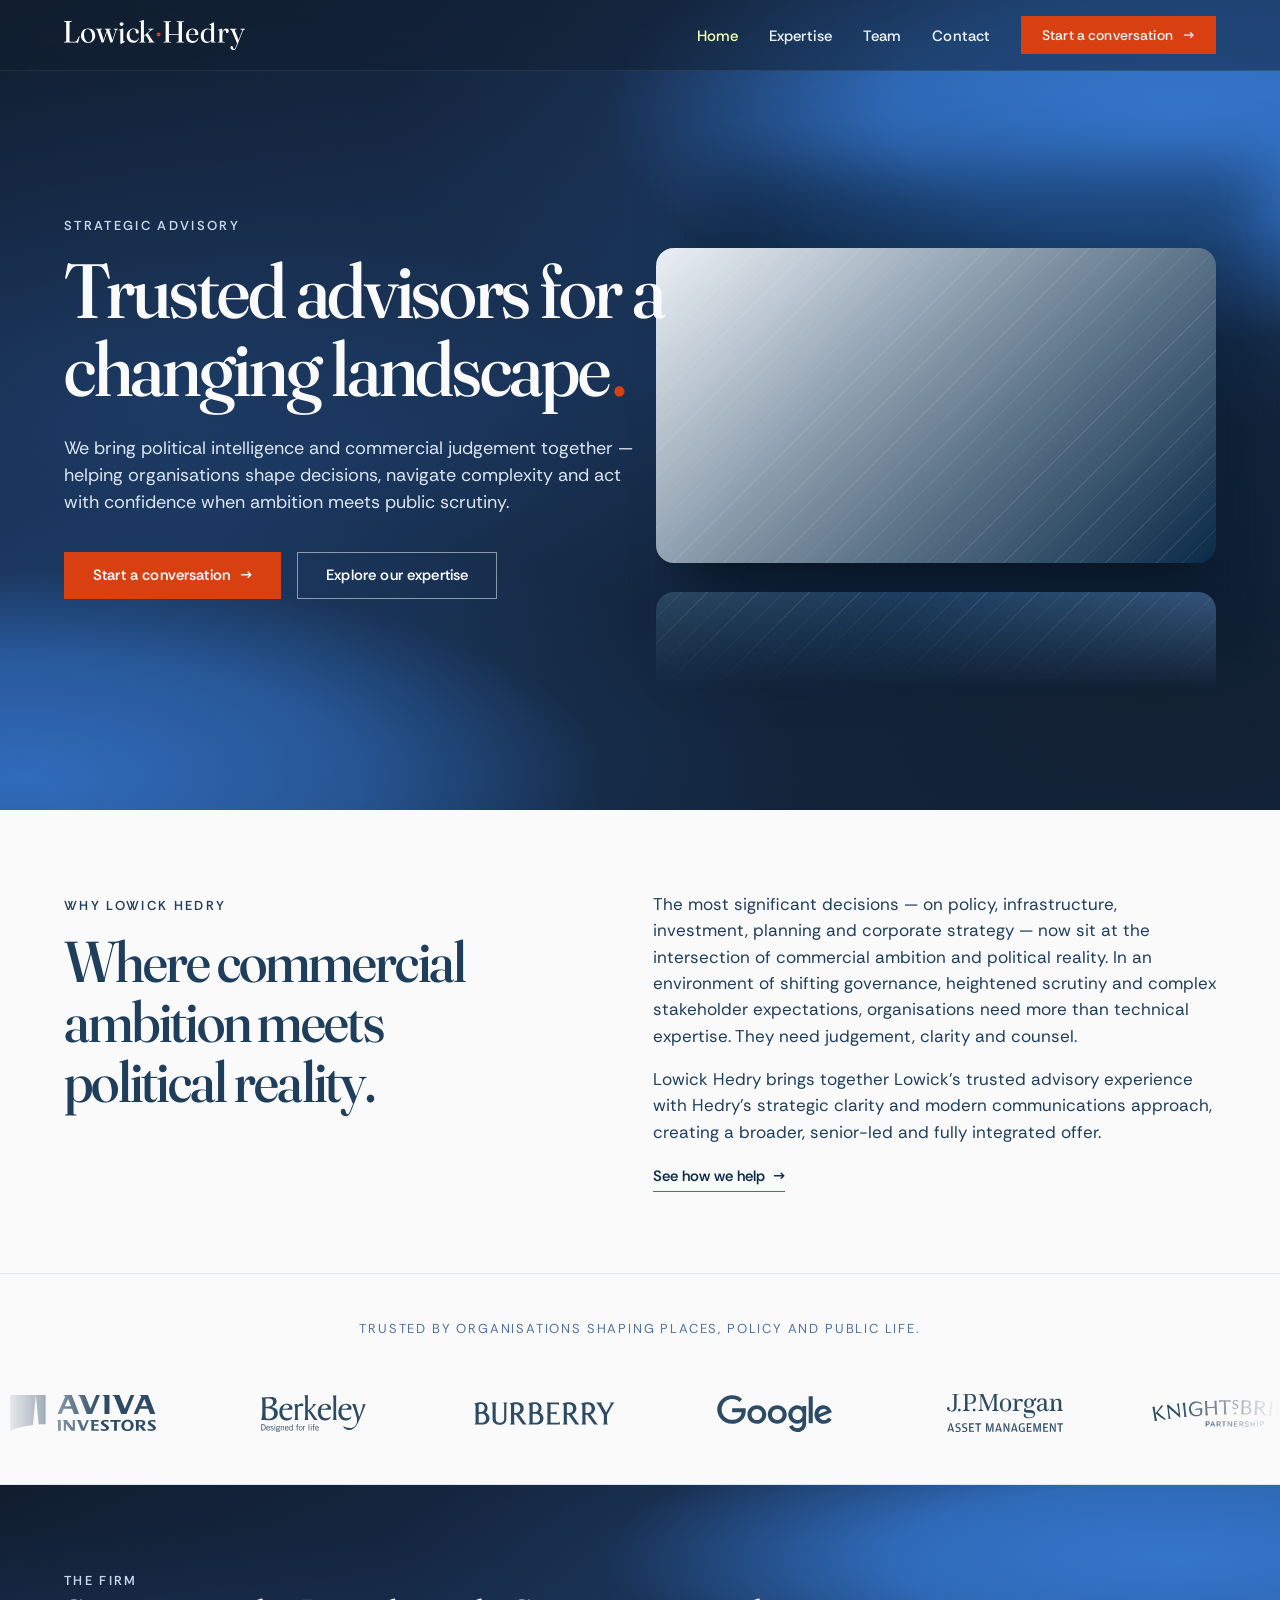
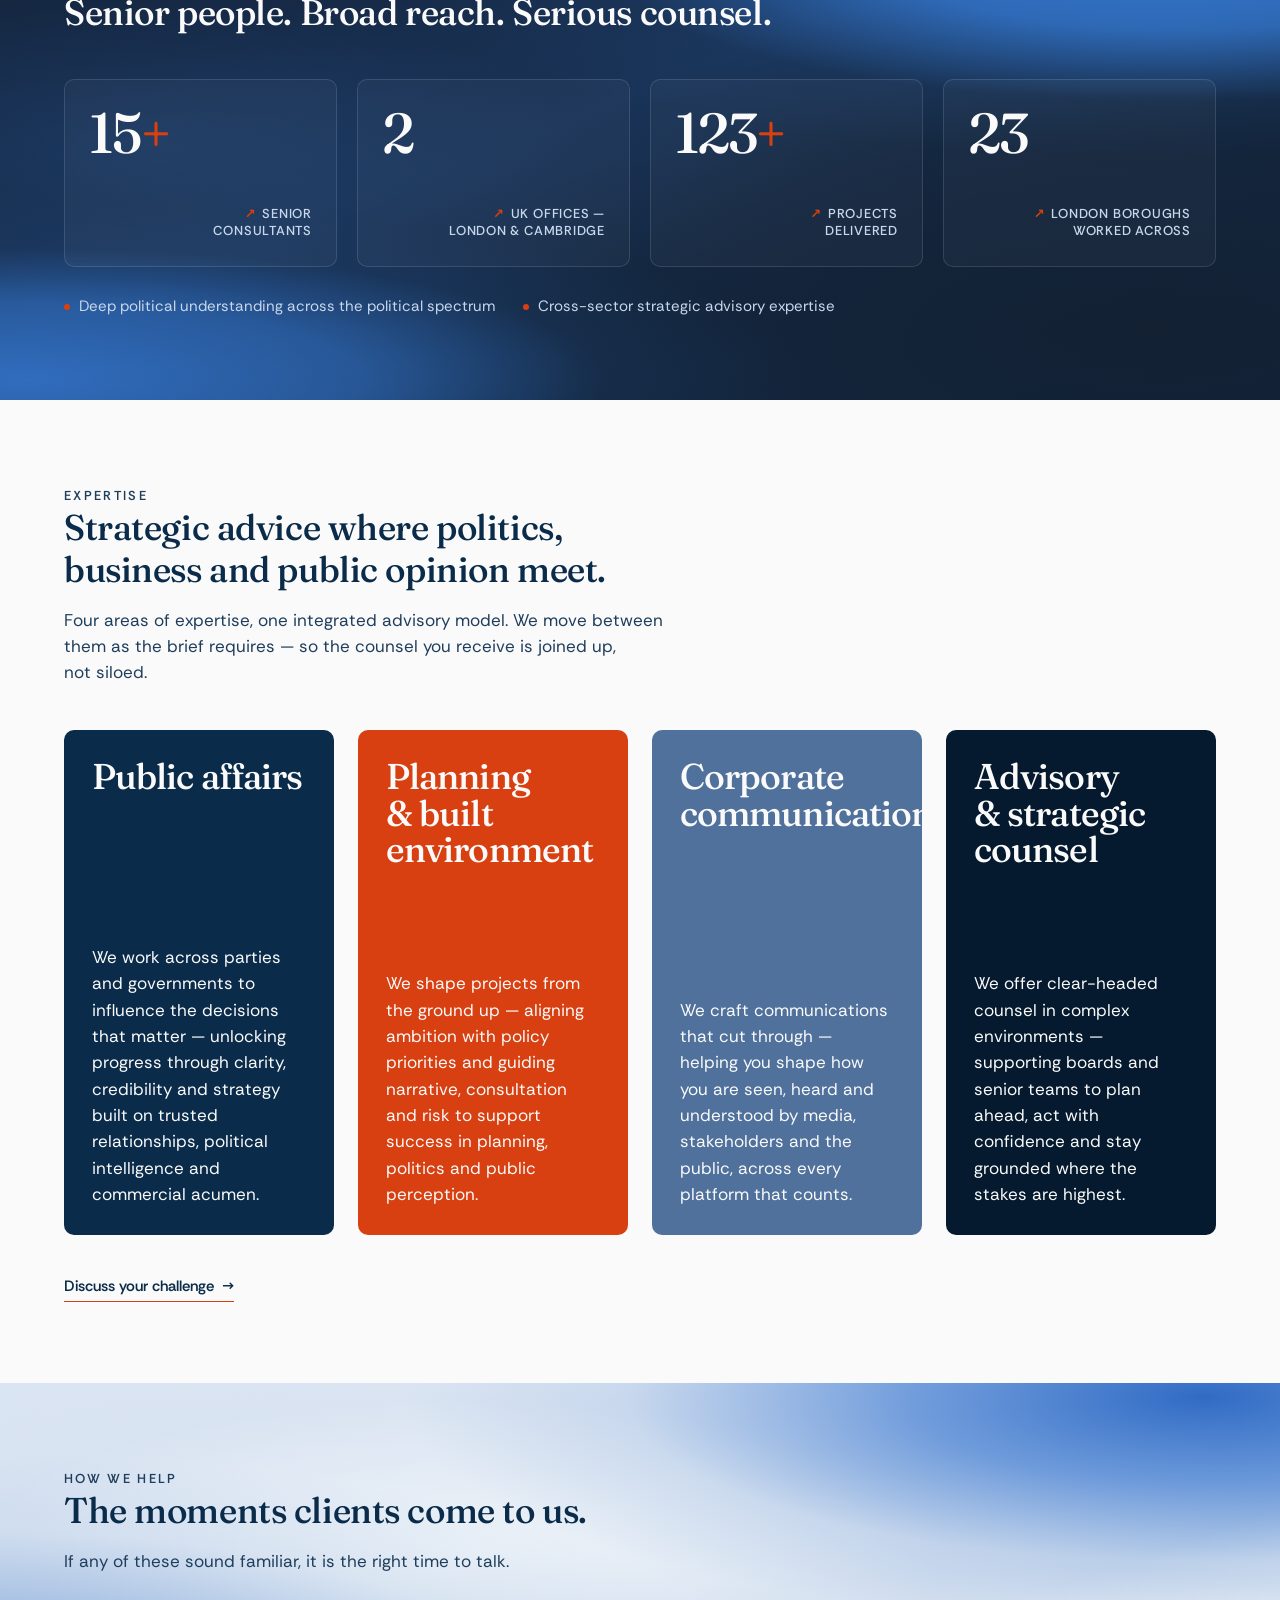
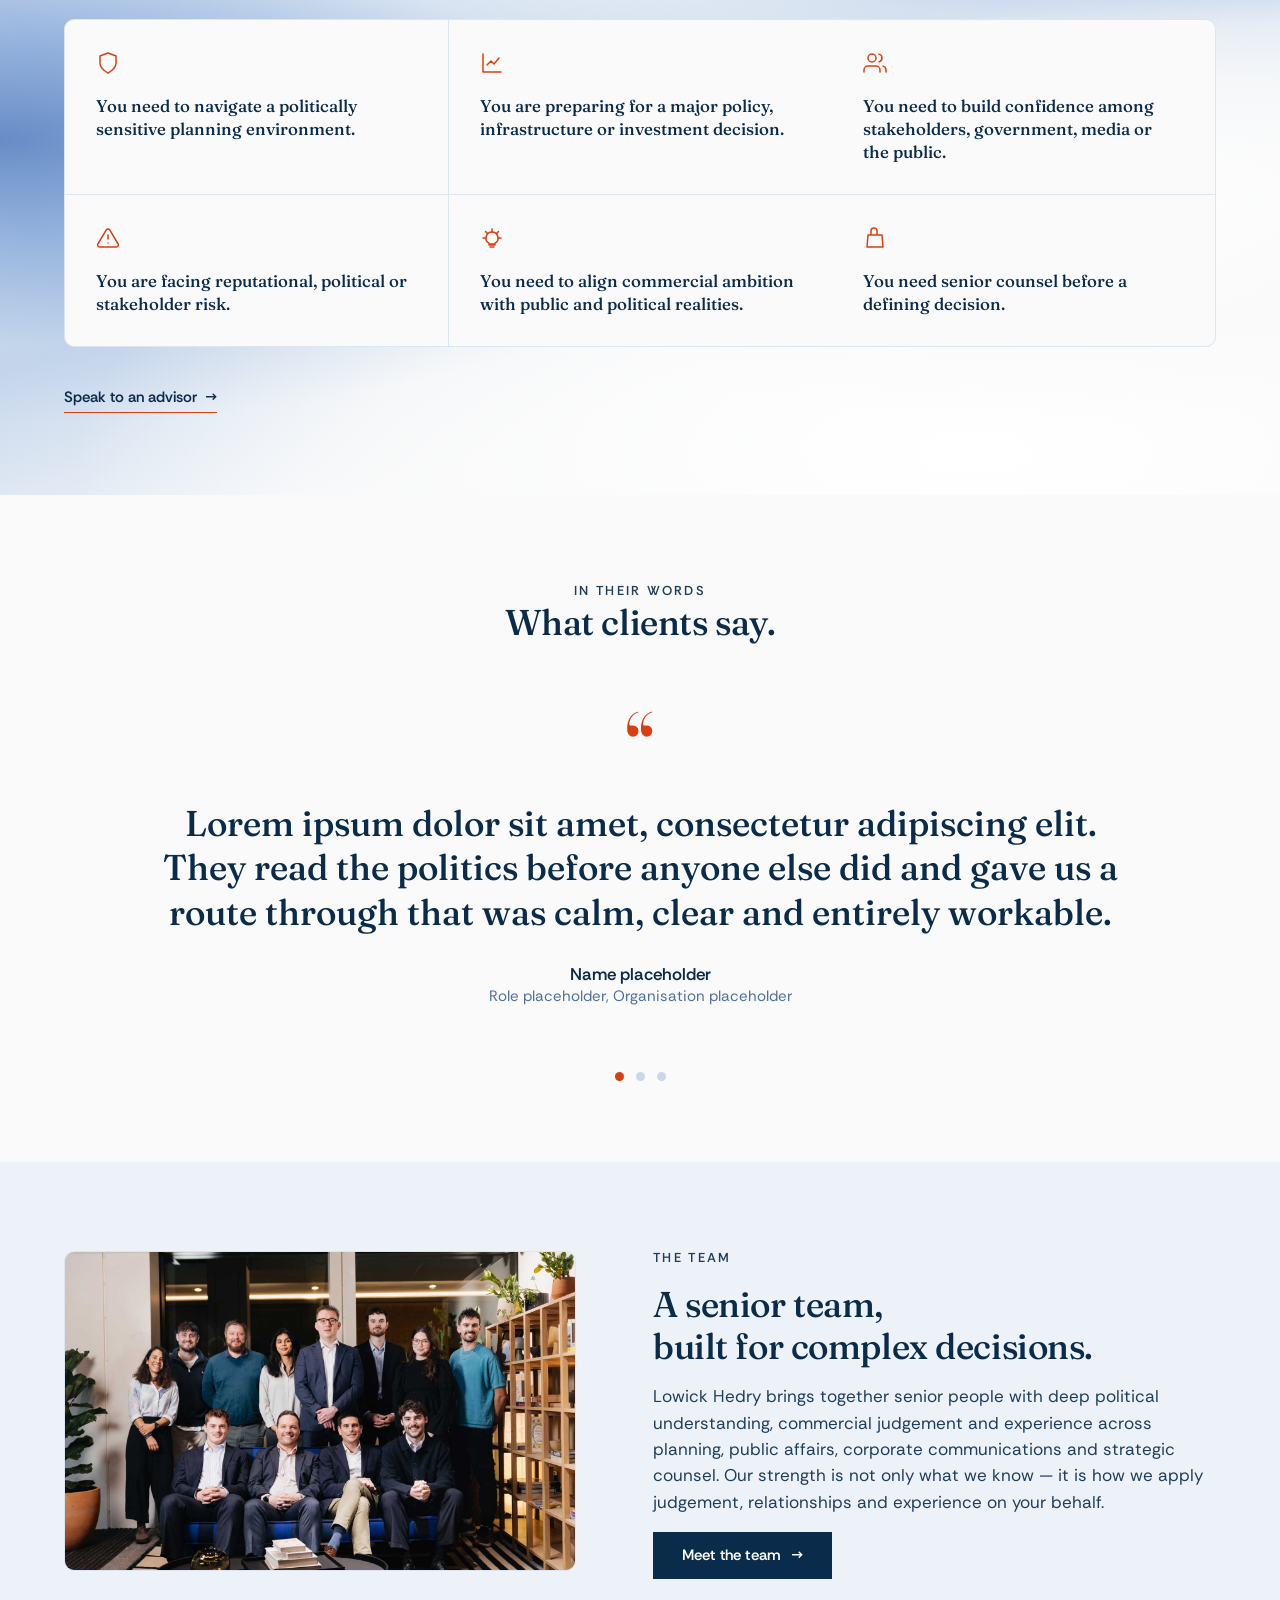
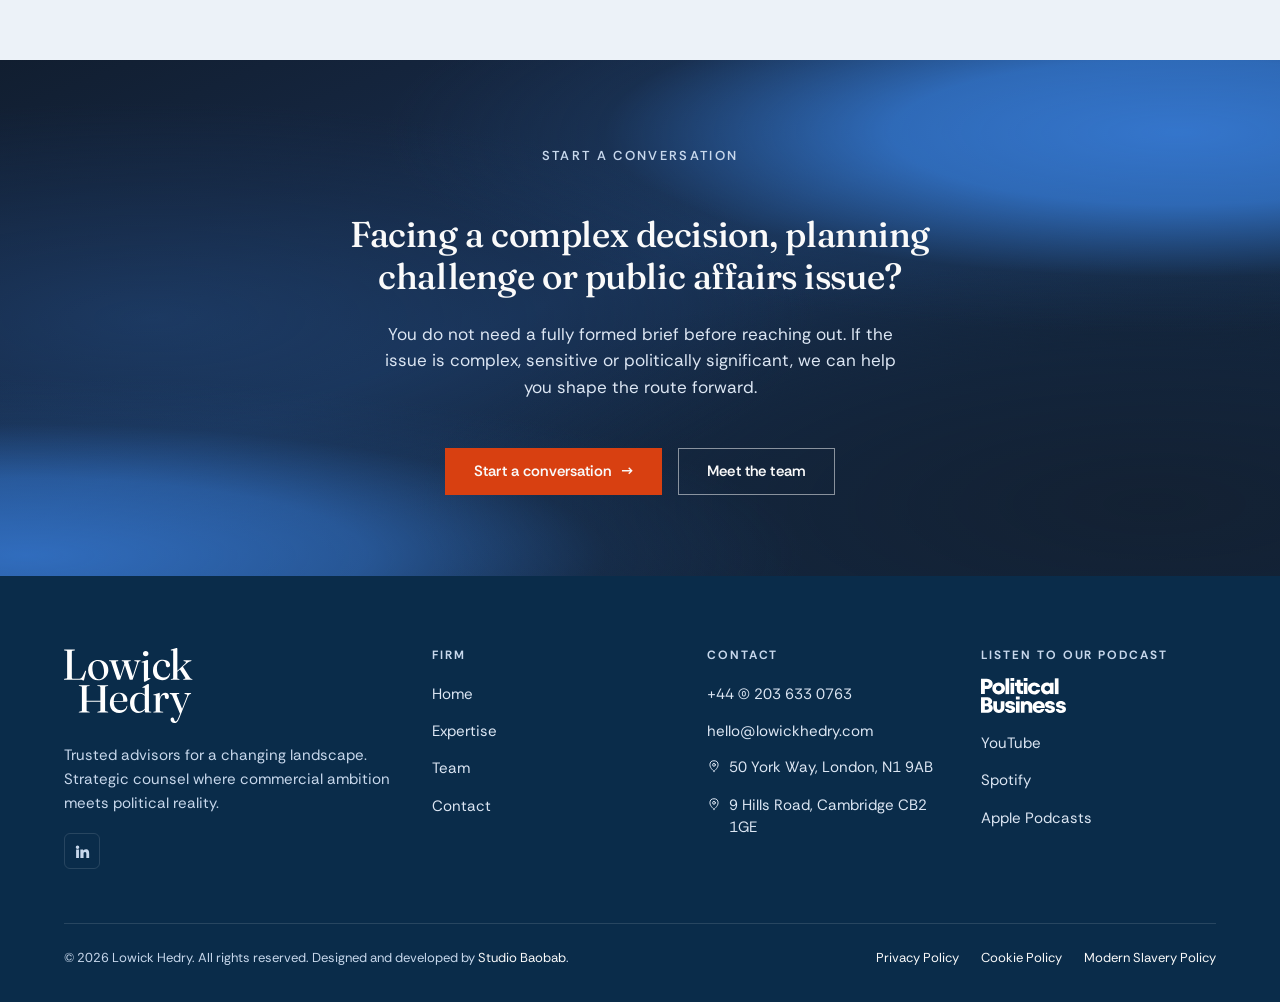
==== index.html @ cf5a62ca "mobile improvements" ====
<!doctype html>
<html lang="en-GB">
<head>
  <meta charset="utf-8">
  <meta name="viewport" content="width=device-width, initial-scale=1, viewport-fit=cover">
  <title>Lowick Hedry — Trusted advisors for a changing landscape</title>
  <meta name="description" content="Lowick Hedry is a strategic advisory firm working where commercial ambition meets political reality — public affairs, planning, corporate communications and senior counsel for complex, high-stakes decisions.">
  <link rel="canonical" href="https://www.lowickhedry.com/">
  <meta property="og:title" content="Lowick Hedry — Trusted advisors for a changing landscape">
  <meta property="og:description" content="Strategic counsel at the intersection of politics, business and public life.">
  <meta property="og:type" content="website">
  <link rel="icon" type="image/png" href="assets/lh-favicon.png">
  <link rel="stylesheet" href="css/lowick-hedry.css">
</head>
<body>

  <!-- ===================== HEADER ===================== -->
  <header class="site-header on-dark" id="siteHeader">
    <div class="nav site-chrome-wrap">
      <a class="brand" href="index.html" aria-label="Lowick Hedry — home">
        <img src="assets/logos/lowick-hedry-logo-landscape-negative-reddot.svg" alt="Lowick Hedry">
      </a>
      <button class="nav-toggle" id="navToggle" aria-label="Open menu" aria-expanded="false" aria-controls="navLinks">
        <svg viewBox="0 0 24 24" fill="none" stroke="currentColor" stroke-width="1.8" stroke-linecap="round"><path d="M4 7h16M4 12h16M4 17h16"/></svg>
      </button>
      <ul class="nav-links" id="navLinks">
        <li><a href="index.html" class="active">Home</a></li>
        <li><a href="index.html#expertise">Expertise</a></li>
        <li><a href="team.html">Team</a></li>
        <li><a href="contact.html">Contact</a></li>
        <li><a class="btn btn-signal" href="contact.html">Start a conversation <span class="arrow" aria-hidden="true">&rarr;</span></a></li>
      </ul>
    </div>
  </header>

  <main>

    <!-- ===================== HERO ===================== -->
    <section class="theme-dark hero">
      <div class="wrap hero-grid">
        <div class="hero-copy">
          <p class="eyebrow reveal">Strategic advisory</p>
          <h1 class="reveal d1">Trusted advisors for a changing landscape<span class="dot">.</span></h1>
          <p class="lead reveal d2">We bring political intelligence and commercial judgement together — helping organisations shape decisions, navigate complexity and act with confidence when ambition meets public scrutiny.</p>
          <div class="cta-row reveal d3">
            <a class="btn btn-signal" href="contact.html">Start a conversation <span class="arrow" aria-hidden="true">&rarr;</span></a>
            <a class="btn btn-on-dark" href="#expertise">Explore our expertise</a>
          </div>
        </div>

        <div class="hero-video-slider reveal d4" aria-label="Selected advisory moments">
          <div class="hero-slider-viewport">
            <div class="hero-slider-track" data-vertical-slider>
              <article class="hero-video-card tone-anchor">
                <div class="video-placeholder">
                  <video src="assets/videos/still-5.mov" muted loop playsinline preload="metadata"></video>
                </div>
              </article>
              <article class="hero-video-card tone-civic">
                <div class="video-placeholder">
                  <video src="assets/videos/still-2.mov" muted loop playsinline preload="metadata"></video>
                </div>
              </article>
              <article class="hero-video-card tone-signal">
                <div class="video-placeholder">
                  <video src="assets/videos/still-3.mov" muted loop playsinline preload="metadata"></video>
                </div>
              </article>
              <article class="hero-video-card tone-whisper">
                <div class="video-placeholder">
                  <video src="assets/videos/still-7.mov" muted loop playsinline preload="metadata"></video>
                </div>
              </article>
            </div>
          </div>
        </div>
      </div>
    </section>

    <!-- ===================== INTRO / POSITIONING ===================== -->
    <section class="section">
      <div class="wrap">
        <div class="split">
          <div class="reveal">
            <p class="eyebrow">Why Lowick Hedry</p>
            <p class="display">Where commercial ambition meets political reality.</p>
          </div>
          <div class="reveal d1">
            <p>The most significant decisions — on policy, infrastructure, investment, planning and corporate strategy — now sit at the intersection of commercial ambition and political reality. In an environment of shifting governance, heightened scrutiny and complex stakeholder expectations, organisations need more than technical expertise. They need judgement, clarity and counsel.</p>
            <p>Lowick Hedry brings together Lowick’s trusted advisory experience with Hedry’s strategic clarity and modern communications approach, creating a broader, senior-led and fully integrated offer.</p>
            <p><a class="link-arrow" href="#expertise">See how we help <span aria-hidden="true">&rarr;</span></a></p>
          </div>
        </div>
      </div>
    </section>

    <!-- ===================== CLIENT LOGO STRIPE ===================== -->
    <section class="logo-stripe section-tight">
      <div class="wrap">
        <p class="intro">Trusted by organisations shaping places, policy and public life.</p>
      </div>
      <div class="marquee" aria-label="Selected clients">
        <div class="marquee-track">
          <span class="marquee-item logo-aviva"><img src="assets/client-logos/Aviva-logo.svg" alt="Aviva Investors"></span>
          <span class="marquee-item"><img src="assets/client-logos/Berkeley-logo.svg" alt="Berkeley"></span>
          <span class="marquee-item logo-burberry"><img src="assets/client-logos/burberry-logo.svg" alt="Burberry"></span>
          <span class="marquee-item"><img src="assets/client-logos/google-logo.svg" alt="Google"></span>
          <span class="marquee-item"><img src="assets/client-logos/jp-morgan-logo.svg" alt="JP Morgan Asset Management"></span>
          <span class="marquee-item"><img src="assets/client-logos/knights-bridge-partnership-logo.svg" alt="Knightsbridge Partnership"></span>
          <span class="marquee-item logo-new-west-end"><img src="assets/client-logos/new-west-end-company-logo.svg" alt="New West End Company"></span>
          <span class="marquee-item logo-sav"><img src="assets/client-logos/sav-group-logo.svg" alt="SAV Group"></span>
          <span class="marquee-item"><img src="assets/client-logos/shaftesbury-logo.svg" alt="Shaftesbury"></span>
          <span class="marquee-item"><img src="assets/client-logos/the-pollen-estate-logo.svg" alt="The Pollen Estate"></span>
          <!-- duplicate set for seamless loop -->
          <span class="marquee-item logo-aviva" aria-hidden="true"><img src="assets/client-logos/Aviva-logo.svg" alt=""></span>
          <span class="marquee-item" aria-hidden="true"><img src="assets/client-logos/Berkeley-logo.svg" alt=""></span>
          <span class="marquee-item logo-burberry" aria-hidden="true"><img src="assets/client-logos/burberry-logo.svg" alt=""></span>
          <span class="marquee-item" aria-hidden="true"><img src="assets/client-logos/google-logo.svg" alt=""></span>
          <span class="marquee-item" aria-hidden="true"><img src="assets/client-logos/jp-morgan-logo.svg" alt=""></span>
          <span class="marquee-item" aria-hidden="true"><img src="assets/client-logos/knights-bridge-partnership-logo.svg" alt=""></span>
          <span class="marquee-item logo-new-west-end" aria-hidden="true"><img src="assets/client-logos/new-west-end-company-logo.svg" alt=""></span>
          <span class="marquee-item logo-sav" aria-hidden="true"><img src="assets/client-logos/sav-group-logo.svg" alt=""></span>
          <span class="marquee-item" aria-hidden="true"><img src="assets/client-logos/shaftesbury-logo.svg" alt=""></span>
          <span class="marquee-item" aria-hidden="true"><img src="assets/client-logos/the-pollen-estate-logo.svg" alt=""></span>
        </div>
      </div>
    </section>

    <!-- ===================== PROOF / DATA ===================== -->
    <section class="theme-dark section">
      <div class="wrap">
        <div class="section-head reveal">
          <p class="eyebrow">The firm</p>
          <h2>Senior people. Broad reach. Serious counsel.</h2>
        </div>
        <div class="stat-grid">
          <div class="stat-box reveal">
            <span class="stat-figure">15<span class="reddot">+</span></span>
            <span class="corner" aria-hidden="true"><svg viewBox="0 0 24 24" fill="none" stroke="currentColor" stroke-width="1.6" stroke-linecap="round" stroke-linejoin="round"><path d="M7 17 17 7M9 7h8v8"/></svg></span>
            <span class="stat-label">Senior consultants</span>
          </div>
          <div class="stat-box reveal d1">
            <span class="stat-figure">2</span>
            <span class="corner" aria-hidden="true"><svg viewBox="0 0 24 24" fill="none" stroke="currentColor" stroke-width="1.6" stroke-linecap="round" stroke-linejoin="round"><path d="M7 17 17 7M9 7h8v8"/></svg></span>
            <span class="stat-label">UK offices — London &amp; Cambridge</span>
          </div>
          <div class="stat-box reveal d2">
            <span class="stat-figure">123<span class="reddot">+</span></span>
            <span class="corner" aria-hidden="true"><svg viewBox="0 0 24 24" fill="none" stroke="currentColor" stroke-width="1.6" stroke-linecap="round" stroke-linejoin="round"><path d="M7 17 17 7M9 7h8v8"/></svg></span>
            <span class="stat-label">Projects delivered</span>
          </div>
          <div class="stat-box reveal d3">
            <span class="stat-figure">23</span>
            <span class="corner" aria-hidden="true"><svg viewBox="0 0 24 24" fill="none" stroke="currentColor" stroke-width="1.6" stroke-linecap="round" stroke-linejoin="round"><path d="M7 17 17 7M9 7h8v8"/></svg></span>
            <span class="stat-label">London boroughs worked across</span>
          </div>
        </div>
        <div class="stat-note reveal d2">
          <span><span class="b" aria-hidden="true"></span> Deep political understanding across the political spectrum</span>
          <span><span class="b" aria-hidden="true"></span> Cross-sector strategic advisory expertise</span>
        </div>
      </div>
    </section>

    <!-- ===================== SERVICES / EXPERTISE ===================== -->
    <section class="section" id="expertise">
      <div class="wrap">
        <div class="section-head reveal">
          <p class="eyebrow">Expertise</p>
          <h2>Strategic advice where politics, business and public opinion meet.</h2>
          <p>Four areas of expertise, one integrated advisory model. We move between them as the brief requires — so the counsel you receive is joined up, not siloed.</p>
        </div>
        <div class="service-grid">
          <article class="service-card reveal">
            <span class="num">01</span>
            <span class="rule" aria-hidden="true"></span>
            <h3>Public affairs</h3>
            <p>We work across parties and governments to influence the decisions that matter — unlocking progress through clarity, credibility and strategy built on trusted relationships, political intelligence and commercial acumen.</p>
          </article>
          <article class="service-card reveal d1">
            <span class="num">02</span>
            <span class="rule" aria-hidden="true"></span>
            <h3>Planning &amp; built environment</h3>
            <p>We shape projects from the ground up — aligning ambition with policy priorities and guiding narrative, consultation and risk to support success in planning, politics and public perception.</p>
          </article>
          <article class="service-card reveal d2">
            <span class="num">03</span>
            <span class="rule" aria-hidden="true"></span>
            <h3>Corporate communications</h3>
            <p>We craft communications that cut through — helping you shape how you are seen, heard and understood by media, stakeholders and the public, across every platform that counts.</p>
          </article>
          <article class="service-card reveal d3">
            <span class="num">04</span>
            <span class="rule" aria-hidden="true"></span>
            <h3>Advisory &amp; strategic counsel</h3>
            <p>We offer clear-headed counsel in complex environments — supporting boards and senior teams to plan ahead, act with confidence and stay grounded where the stakes are highest.</p>
          </article>
        </div>
        <div class="reveal d2" style="margin-top:36px;">
          <a class="link-arrow" href="contact.html">Discuss your challenge <span aria-hidden="true">&rarr;</span></a>
        </div>
      </div>
    </section>

    <!-- ===================== HOW WE HELP / SITUATIONS ===================== -->
    <section class="theme-light section">
      <div class="wrap">
        <div class="section-head reveal">
          <p class="eyebrow">How we help</p>
          <h2>The moments clients come to us.</h2>
          <p>If any of these sound familiar, it is the right time to talk.</p>
        </div>
        <div class="situations">
          <div class="situation reveal">
            <span class="ix" aria-hidden="true"><svg viewBox="0 0 24 24" fill="none" stroke="currentColor" stroke-width="1.5" stroke-linecap="round" stroke-linejoin="round"><path d="M12 22s8-4 8-10V5l-8-3-8 3v7c0 6 8 10 8 10Z"/></svg></span>
            <p>You need to navigate a politically sensitive planning environment.</p>
          </div>
          <div class="situation reveal d1">
            <span class="ix" aria-hidden="true"><svg viewBox="0 0 24 24" fill="none" stroke="currentColor" stroke-width="1.5" stroke-linecap="round" stroke-linejoin="round"><path d="M3 3v18h18"/><path d="m7 14 4-4 3 3 5-6"/></svg></span>
            <p>You are preparing for a major policy, infrastructure or investment decision.</p>
          </div>
          <div class="situation reveal d2">
            <span class="ix" aria-hidden="true"><svg viewBox="0 0 24 24" fill="none" stroke="currentColor" stroke-width="1.5" stroke-linecap="round" stroke-linejoin="round"><path d="M17 21v-2a4 4 0 0 0-4-4H5a4 4 0 0 0-4 4v2"/><circle cx="9" cy="7" r="4"/><path d="M23 21v-2a4 4 0 0 0-3-3.87M16 3.13a4 4 0 0 1 0 7.75"/></svg></span>
            <p>You need to build confidence among stakeholders, government, media or the public.</p>
          </div>
          <div class="situation reveal">
            <span class="ix" aria-hidden="true"><svg viewBox="0 0 24 24" fill="none" stroke="currentColor" stroke-width="1.5" stroke-linecap="round" stroke-linejoin="round"><path d="M10.29 3.86 1.82 18a2 2 0 0 0 1.71 3h16.94a2 2 0 0 0 1.71-3L13.71 3.86a2 2 0 0 0-3.42 0Z"/><path d="M12 9v4M12 17h.01"/></svg></span>
            <p>You are facing reputational, political or stakeholder risk.</p>
          </div>
          <div class="situation reveal d1">
            <span class="ix" aria-hidden="true"><svg viewBox="0 0 24 24" fill="none" stroke="currentColor" stroke-width="1.5" stroke-linecap="round" stroke-linejoin="round"><path d="M12 3v3M5.6 5.6l2.1 2.1M3 12h3M18 12h3M16.3 7.7l2.1-2.1"/><path d="M9 18h6M10 21h4M12 6a6 6 0 0 1 3 11.2V19H9v-1.8A6 6 0 0 1 12 6Z"/></svg></span>
            <p>You need to align commercial ambition with public and political realities.</p>
          </div>
          <div class="situation reveal d2">
            <span class="ix" aria-hidden="true"><svg viewBox="0 0 24 24" fill="none" stroke="currentColor" stroke-width="1.5" stroke-linecap="round" stroke-linejoin="round"><path d="M14 9V5a3 3 0 0 0-6 0v4M5 9h14l1 12H4L5 9Z"/></svg></span>
            <p>You need senior counsel before a defining decision.</p>
          </div>
        </div>
        <div class="reveal d1" style="margin-top:36px;">
          <a class="link-arrow" href="contact.html">Speak to an advisor <span aria-hidden="true">&rarr;</span></a>
        </div>
      </div>
    </section>

    <!-- ===================== TESTIMONIALS ===================== -->
    <section class="section testimonials-section">
      <div class="wrap">
        <div class="section-head center reveal">
          <p class="eyebrow">In their words</p>
          <h2>What clients say.</h2>
        </div>
        <div class="quote-grid testimonial-slider" data-testimonial-slider>
          <figure class="quote-card reveal is-active" data-testimonial-slide>
            <span class="q-mark" aria-hidden="true">&ldquo;</span>
            <blockquote>Lorem ipsum dolor sit amet, consectetur adipiscing elit. They read the politics before anyone else did and gave us a route through that was calm, clear and entirely workable.</blockquote>
            <figcaption class="attr">
              <span class="name">Name placeholder</span>
              <span class="role">Role placeholder, Organisation placeholder</span>
            </figcaption>
          </figure>
          <figure class="quote-card reveal d1" data-testimonial-slide aria-hidden="true">
            <span class="q-mark" aria-hidden="true">&ldquo;</span>
            <blockquote>Sed do eiusmod tempor incididunt ut labore. Senior, commercially literate and unflappable under pressure — exactly the counsel you want when the stakes are at their highest.</blockquote>
            <figcaption class="attr">
              <span class="name">Name placeholder</span>
              <span class="role">Role placeholder, Organisation placeholder</span>
            </figcaption>
          </figure>
          <figure class="quote-card reveal d2" data-testimonial-slide aria-hidden="true">
            <span class="q-mark" aria-hidden="true">&ldquo;</span>
            <blockquote>Ut enim ad minim veniam, quis nostrud exercitation. Strategy and execution from one team — they shaped the decision and then made it happen.</blockquote>
            <figcaption class="attr">
              <span class="name">Name placeholder</span>
              <span class="role">Role placeholder, Organisation placeholder</span>
            </figcaption>
          </figure>
        </div>
        <div class="testimonial-dots" aria-label="Choose testimonial">
          <button class="testimonial-dot is-active" type="button" aria-label="Show testimonial 1" aria-current="true" data-testimonial-dot></button>
          <button class="testimonial-dot" type="button" aria-label="Show testimonial 2" data-testimonial-dot></button>
          <button class="testimonial-dot" type="button" aria-label="Show testimonial 3" data-testimonial-dot></button>
        </div>
      </div>
    </section>

    <!-- ===================== TEAM TEASER ===================== -->
    <section class="theme-tint section">
      <div class="wrap">
        <div class="split center-y team-teaser">
          <div class="photo reveal">
            <img src="assets/team/lowick-hedry-team-london-office.jpg" alt="The Lowick Hedry team at their office">
          </div>
          <div class="reveal d1">
            <p class="eyebrow">The team</p>
            <h2>A senior team,<br> built for complex decisions.</h2>
            <p>Lowick Hedry brings together senior people with deep political understanding, commercial judgement and experience across planning, public affairs, corporate communications and strategic counsel. Our strength is not only what we know — it is how we apply judgement, relationships and experience on your behalf.</p>
            <p style="margin-top:8px;"><a class="btn btn-anchor" href="team.html">Meet the team <span class="arrow" aria-hidden="true">&rarr;</span></a></p>
          </div>
        </div>
      </div>
    </section>

    <!-- ===================== CONTACT CTA ===================== -->
    <section class="theme-dark section cta-band">
      <div class="wrap">
        <p class="eyebrow reveal" style="display:inline-flex;justify-content:center;width:100%;">Start a conversation</p>
        <h2 class="reveal d1">Facing a complex decision, planning challenge or public affairs issue?</h2>
        <p class="reveal d2">You do not need a fully formed brief before reaching out. If the issue is complex, sensitive or politically significant, we can help you shape the route forward.</p>
        <div class="cta-row reveal d3">
          <a class="btn btn-signal" href="contact.html">Start a conversation <span class="arrow" aria-hidden="true">&rarr;</span></a>
          <a class="btn btn-on-dark" href="team.html">Meet the team</a>
        </div>
      </div>
    </section>

  </main>

  <!-- ===================== FOOTER ===================== -->
  <footer class="site-footer">
    <div class="wrap site-chrome-wrap">
      <div class="footer-top">
        <div class="footer-brand">
          <img src="assets/logos/lowick-hedry-logo-portrait-negative.svg" alt="Lowick Hedry">
          <p>Trusted advisors for a changing landscape. Strategic counsel where commercial ambition meets political reality.</p>
          <div class="footer-social" style="margin-top:18px;">
            <a href="#" aria-label="LinkedIn" title="LinkedIn"><svg viewBox="0 0 24 24" fill="currentColor"><path d="M4.98 3.5a2.5 2.5 0 1 1 0 5 2.5 2.5 0 0 1 0-5ZM3 9h4v12H3V9Zm6 0h3.8v1.7h.05c.53-1 1.83-2.05 3.77-2.05 4.03 0 4.78 2.65 4.78 6.1V21h-4v-5.4c0-1.3 0-2.95-1.8-2.95-1.8 0-2.08 1.4-2.08 2.85V21H9V9Z"/></svg></a>
          </div>
        </div>
        <div class="footer-col footer-firm">
          <h4>Firm</h4>
          <ul>
            <li><a href="index.html">Home</a></li>
            <li><a href="index.html#expertise">Expertise</a></li>
            <li><a href="team.html">Team</a></li>
            <li><a href="contact.html">Contact</a></li>
          </ul>
        </div>
        <div class="footer-col">
          <h4>Contact</h4>
          <ul>
            <li><a href="tel:+442036330763">+44 (0) 203 633 0763</a></li>
            <li><a href="mailto:hello@lowickhedry.com">hello@lowickhedry.com</a></li>
            <li><a class="footer-office-link" href="https://www.google.com/maps/search/?api=1&query=50%20York%20Way%2C%20London%2C%20N1%209AB" target="_blank" rel="noopener"><svg aria-hidden="true" viewBox="0 0 24 24"><path d="M12 21s7-5.2 7-11a7 7 0 0 0-14 0c0 5.8 7 11 7 11Z"/><circle cx="12" cy="10" r="2.4"/></svg><span>50 York Way, London, N1 9AB</span></a></li>
            <li><a class="footer-office-link" href="https://www.google.com/maps/search/?api=1&query=9%20Hills%20Road%2C%20Cambridge%20CB2%201GE" target="_blank" rel="noopener"><svg aria-hidden="true" viewBox="0 0 24 24"><path d="M12 21s7-5.2 7-11a7 7 0 0 0-14 0c0 5.8 7 11 7 11Z"/><circle cx="12" cy="10" r="2.4"/></svg><span>9 Hills Road, Cambridge CB2 1GE</span></a></li>
          </ul>
        </div>
        <div class="footer-col">
          <h4>Listen to our podcast</h4>
          <img class="footer-podcast-logo" src="assets/logos/Political-business-logo-negative.svg" alt="Political Business">
          <ul>
            <li><a href="https://www.youtube.com/channel/UCS1llg_MBONtkHa8bBtD7sA" target="_blank" rel="noopener">YouTube</a></li>
            <li><a href="https://open.spotify.com/show/10pjnvJJa8gPFJTJ6ba7DZ" target="_blank" rel="noopener">Spotify</a></li>
            <li><a href="https://podcasts.apple.com/us/podcast/political-business-london-decides/id1843074253" target="_blank" rel="noopener">Apple Podcasts</a></li>
          </ul>
        </div>
      </div>
      <div class="footer-bottom">
        <span>&copy; 2026 Lowick Hedry. All rights reserved. Designed and developed by <a href="https://studiobaobab.com" target="_blank" rel="noopener">Studio Baobab</a>.</span>
        <span class="legal">
          <a href="#">Privacy Policy</a>
          <a href="#">Cookie Policy</a>
          <a href="#">Modern Slavery Policy</a>
        </span>
      </div>
    </div>
  </footer>

  <script src="js/site.js"></script>
</body>
</html>
---- css/lowick-hedry.css ----
/* ============================================================
   Lowick Hedry — website v1 stylesheet
   Grown from the coming-soon stylesheet; mirrors the tokens in
   01. Design System/colors_and_type.css and adds the full
   multi-section component library for Home / Team / Contact.

   Brand discipline:
   - Buttons rectangular (--r-button: 0). Cards 10px radius.
     Only tag chips are pill-shaped.
   - Two typefaces only: Fraunces (display) + Rethink Sans (UI).
   - Off White is the dominant surface; Anchor Blue dark sections
     use the official dark gradient. Light gradient sections are
     available but applied deliberately. Signal-red is the accent on
     light; Light Yellow is reserved for the dark gradient only.
   - Type-led, editorial, calm. No SaaS rounding, no emoji.
   ============================================================ */

/* Fonts loaded from Google Fonts — Fraunces (variable) + Rethink Sans (variable) */
@import url('https://fonts.googleapis.com/css2?family=Fraunces:ital,opsz,wght,SOFT@0,9..144,100..900,0..100;1,9..144,100..900,0..100&family=Rethink+Sans:ital,wght@0,400..800;1,400..800&display=swap');

:root {
  /* ---- Brand palette (official) ---- */
  --off-white:     #FAFAFA;
  --anchor:        #0A2C4A;   /* Midnight Navy */
  --anchor-deep:   #051A2E;
  --whisper:       #C8D8EC;
  --whisper-60:    #DCE6F3;
  --whisper-20:    #ECF2F8;
  --civic:         #4F719C;
  --civic-deep:    #3D5A7E;
  --signal:        #D84011;   /* Orangey-Red — the dot */
  --signal-deep:   #B83209;
  --signal-tint:   #FBE0D6;
  --highlight:     #F6FFB0;   /* Light Yellow — dark-gradient only */
  --ink:           #0A2C4A;
  --ink-soft:      #1F3E5C;
  --graphite:      #4F719C;
  --stone:         #8A9FB7;

  /* Dark-section surfaces */
  --night:         #111E30;
  --night-card:    #16263C;
  --night-line:    rgba(255,255,255,0.12);
  --night-line-soft: rgba(255,255,255,0.08);

  /* ---- Type families ---- */
  --font-display:  "Fraunces", "Source Serif Pro", "Georgia", serif;
  --font-sans:     "Rethink Sans", "Inter", "Helvetica Neue", system-ui, sans-serif;

  /* ---- Type scale ---- */
  --fs-display-l:  clamp(44px, 6vw, 88px);
  --fs-display:    clamp(36px, 4.5vw, 64px);
  --fs-h1:         clamp(32px, 3.6vw, 52px);
  --fs-h2:         clamp(26px, 2.8vw, 38px);
  --fs-h3:         clamp(20px, 1.6vw, 24px);
  --fs-eyebrow:    13px;
  --fs-caption:    13px;
  --fs-body:       17px;
  --fs-body-sm:    15px;

  /* ---- Spacing (4/8 grid) ---- */
  --s-1: 4px;  --s-2: 8px;  --s-3: 12px; --s-4: 16px; --s-5: 24px;
  --s-6: 32px; --s-7: 48px; --s-8: 64px; --s-9: 96px; --s-10: 128px;

  --maxw:          1600px;
  --maxw-narrow:   880px;

  /* ---- Radii ---- */
  --r-card:        10px;
  --r-tag:         999px;
  --r-button:      0;
  --r-sm:          6px;

  /* ---- Shadows (used sparingly) ---- */
  --sh-1: 0 1px 0 rgba(14,17,23,0.04), 0 1px 2px rgba(14,17,23,0.05);
  --sh-2: 0 2px 0 rgba(14,17,23,0.04), 0 12px 28px -8px rgba(14,17,23,0.12);
  --sh-3: 0 18px 48px -16px rgba(10,44,74,0.30);

  /* ---- Motion ---- */
  --ease-out:   cubic-bezier(0.2, 0.7, 0.1, 1);
  --ease-inout: cubic-bezier(0.45, 0, 0.2, 1);
  --dur-fast:   120ms;
  --dur-base:   200ms;
  --dur-slow:   320ms;
}

*, *::before, *::after { box-sizing: border-box; }
html { -webkit-text-size-adjust: 100%; scroll-behavior: smooth; }
body {
  margin: 0;
  background: var(--off-white);
  color: var(--ink);
  font-family: var(--font-sans);
  font-size: var(--fs-body);
  line-height: 1.55;
  -webkit-font-smoothing: antialiased;
  font-feature-settings: "ss01", "ss02";
}
img { max-width: 100%; display: block; }
::selection { background: var(--signal); color: #fff; }

/* ============================================================
   Typography helpers
   ============================================================ */
h1, h2, h3, h4 {
  font-family: var(--font-display);
  font-weight: 500;
  letter-spacing: -0.022em;
  color: var(--ink);
  margin: 0;
  font-variation-settings: "opsz" 144, "SOFT" 0, "WONK" 0;
  text-wrap: balance;
}
h1 { font-size: var(--fs-h1); line-height: 1.05; letter-spacing: -0.028em; }
h2 {
  font-size: var(--fs-h2);
  line-height: 1.16;
  letter-spacing: -0.012em;
  font-variation-settings: "opsz" 48, "SOFT" 6, "WONK" 0;
}
h3 {
  font-size: var(--fs-h3);
  line-height: 1.24;
  letter-spacing: -0.004em;
  font-variation-settings: "opsz" 32, "SOFT" 8, "WONK" 0;
}
h4 {
  line-height: 1.28;
  letter-spacing: 0;
  font-variation-settings: "opsz" 28, "SOFT" 8, "WONK" 0;
}

.display {
  font-family: var(--font-display);
  font-weight: 500;
  font-size: var(--fs-display);
  line-height: 1.04;
  letter-spacing: -0.03em;
  font-variation-settings: "opsz" 144, "SOFT" 20, "WONK" 0;
  text-wrap: balance;
  margin: 0;
}
.display em, h1 em, h2 em {
  font-style: italic;
  font-weight: 400;
}

p { margin: 0 0 1em; text-wrap: pretty; }
.lead {
  font-family: var(--font-sans);
  font-size: clamp(18px, 1.4vw, 21px);
  line-height: 1.5;
  color: var(--ink-soft);
  max-width: 56ch;
}
.small { font-size: var(--fs-body-sm); }
.muted { color: var(--graphite); }

/* Eyebrow with optional rule */
.eyebrow {
  font-family: var(--font-sans);
  font-size: var(--fs-eyebrow);
  font-weight: 600;
  letter-spacing: 0.18em;
  text-transform: uppercase;
  color: var(--civic);
  margin: 0 0 var(--s-4);
  display: inline-flex;
  align-items: center;
  gap: 14px;
}
.eyebrow .rule {
  width: 40px; height: 1.5px;
  background: var(--signal);
  display: inline-block;
}
.theme-dark .eyebrow { color: var(--whisper); }

.reddot { color: var(--signal); }

/* The Anchor / Signal dot used in the wordmark and headlines */
.dot {
  color: var(--signal);
  margin-left: 0.04em;
}

/* ============================================================
   Buttons (rectangular, zero radius)
   ============================================================ */
.btn {
  font-family: var(--font-sans);
  font-weight: 600;
  font-size: 15px;
  letter-spacing: 0.01em;
  padding: 15px 28px;
  border-radius: var(--r-button);
  border: 1.5px solid transparent;
  cursor: pointer;
  transition: all var(--dur-base) var(--ease-out);
  display: inline-flex;
  align-items: center;
  gap: 10px;
  text-decoration: none;
  line-height: 1;
}
.btn:active { transform: scale(0.99); }
.btn .arrow { transition: transform var(--dur-base) var(--ease-out); }
.btn:hover .arrow { transform: translateX(3px); }

.btn-signal  { background: var(--signal); color: #fff; }
.btn-signal:hover { background: var(--signal-deep); }
.btn-anchor  { background: var(--anchor); color: #fff; }
.btn-anchor:hover { background: var(--anchor-deep); }
.btn-ghost   { background: transparent; color: var(--anchor); border-color: var(--anchor); }
.btn-ghost:hover { background: var(--anchor); color: #fff; }
.btn-on-dark { background: transparent; color: #fff; border-color: rgba(255,255,255,0.5); }
.btn-on-dark:hover { background: #fff; color: var(--anchor); border-color: #fff; }
.btn-light   { background: #fff; color: var(--anchor); }
.btn-light:hover { background: var(--whisper-20); }

/* Quiet text link with arrow */
.link-arrow {
  font-family: var(--font-sans);
  font-weight: 600;
  font-size: 15px;
  color: var(--anchor);
  text-decoration: none;
  display: inline-flex;
  align-items: center;
  gap: 8px;
  border-bottom: 1.5px solid var(--signal);
  padding-bottom: 3px;
  transition: gap var(--dur-base) var(--ease-out), color var(--dur-base) var(--ease-out);
}
.link-arrow:hover { gap: 12px; color: var(--signal-deep); }
.theme-dark .link-arrow { color: var(--off-white); border-bottom-color: var(--highlight); }
.theme-dark .link-arrow:hover { color: var(--highlight); }

/* Tag chip — only pill-shaped element */
.tag-chip {
  font-family: var(--font-sans);
  font-size: var(--fs-caption);
  font-weight: 500;
  letter-spacing: 0.02em;
  padding: 5px 13px;
  border-radius: var(--r-tag);
  background: var(--whisper-20);
  color: var(--anchor);
  display: inline-block;
}
.theme-dark .tag-chip {
  background: rgba(255,255,255,0.10);
  color: var(--whisper);
}

/* ============================================================
   Layout primitives
   ============================================================ */
.wrap { max-width: var(--maxw); margin: 0 auto; padding-inline: clamp(22px, 5vw, 64px); }
.wrap.site-chrome-wrap,
.nav.site-chrome-wrap { max-width: 100%; }
.section { padding-block: clamp(64px, 9vh, 120px); }
.section-sm { padding-block: clamp(48px, 6vh, 80px); }
.section-tight { padding-block: clamp(40px, 5vh, 64px); }

.section-head { max-width: 760px; margin-bottom: clamp(36px, 5vh, 56px); }
.section-head.center { margin-inline: auto; text-align: center; }
.section-head.center .eyebrow { justify-content: center; }
.section-head h2 { margin-bottom: var(--s-4); }
.section-head p { color: var(--ink-soft); max-width: 60ch; margin: 0; }
.section-head.center p { margin-inline: auto; }

/* Dark section using the official Lowick Hedry dark gradient */
.theme-dark {
  position: relative;
  background: var(--night);
  color: var(--whisper-20);
  overflow: hidden;
}
.theme-dark::before {
  content: "";
  position: absolute;
  inset: 0;
  background:
    radial-gradient(ellipse 86% 54% at 92% 14%, rgba(54, 121, 210, 0.95) 0%, rgba(53, 122, 212, 0.78) 26%, rgba(31, 65, 109, 0.26) 52%, transparent 72%),
    radial-gradient(ellipse 78% 44% at 2% 96%, rgba(52, 117, 204, 0.88) 0%, rgba(52, 119, 208, 0.58) 34%, rgba(33, 71, 122, 0.22) 58%, transparent 78%),
    radial-gradient(ellipse 72% 58% at 12% 50%, rgba(33, 71, 122, 0.50) 0%, rgba(25, 51, 87, 0.32) 46%, transparent 72%),
    radial-gradient(ellipse 78% 64% at 90% 86%, rgba(19, 33, 51, 0.94) 0%, rgba(19, 37, 60, 0.70) 46%, transparent 74%),
    linear-gradient(158deg, #111E30 0%, #152640 22%, #193357 45%, #13253C 69%, #111E30 100%);
  z-index: 0;
  pointer-events: none;
}
.theme-dark > * { position: relative; z-index: 1; }
.theme-dark h1, .theme-dark h2, .theme-dark h3, .theme-dark .display { color: var(--off-white); }
.theme-dark .lead, .theme-dark p { color: var(--whisper-60); }
.theme-dark a { color: var(--off-white); }

/* Light section using the official Lowick Hedry light gradient */
.theme-light {
  position: relative;
  background: var(--off-white);
  color: var(--ink);
  overflow: hidden;
}
.theme-light::before {
  content: "";
  position: absolute;
  inset: 0;
  background:
    radial-gradient(ellipse 82% 42% at 94% 2%, rgba(13, 82, 187, 0.83) 0%, rgba(46, 111, 205, 0.63) 28%, rgba(151, 182, 224, 0.29) 55%, transparent 76%),
    radial-gradient(ellipse 78% 50% at 0% 50%, rgba(47, 97, 178, 0.70) 0%, rgba(79, 130, 202, 0.46) 31%, rgba(175, 199, 229, 0.26) 58%, transparent 80%),
    radial-gradient(ellipse 84% 48% at 36% 24%, rgba(236, 242, 248, 0.92) 0%, rgba(206, 219, 238, 0.49) 45%, transparent 74%),
    radial-gradient(ellipse 70% 46% at 82% 58%, rgba(255, 255, 255, 0.96) 0%, rgba(250, 250, 250, 0.78) 40%, transparent 70%),
    radial-gradient(ellipse 92% 62% at 76% 94%, rgba(255, 255, 255, 1) 0%, rgba(250, 250, 250, 0.82) 50%, transparent 76%),
    linear-gradient(160deg, #DCE6F3 0%, #EEF3F8 29%, #C8D8EC 50%, #F7F9FB 72%, #FAFAFA 100%);
  z-index: 0;
  pointer-events: none;
}
.theme-light > * { position: relative; z-index: 1; }
.theme-light h1, .theme-light h2, .theme-light h3, .theme-light .display { color: var(--anchor); }
.theme-light .lead, .theme-light p { color: var(--ink-soft); }
.theme-light a { color: var(--anchor); }

/* Light-tint band (Whisper-20) for alternating rhythm */
.theme-tint { background: var(--whisper-20); }

/* ============================================================
   Site header / nav
   ============================================================ */
.site-header {
  position: fixed;
  top: 0;
  left: 0;
  right: 0;
  z-index: 100;
  background: rgba(236, 242, 248, 0.85);
  backdrop-filter: blur(12px);
  -webkit-backdrop-filter: blur(12px);
  border-bottom: 1px solid var(--whisper-60);
}
.site-header.on-dark {
  background: rgba(17, 30, 48, 0.50);
  border-bottom-color: var(--night-line-soft);
}
.nav {
  max-width: var(--maxw);
  margin: 0 auto;
  padding: 16px clamp(22px, 5vw, 64px);
  display: flex;
  align-items: center;
  justify-content: space-between;
  gap: 24px;
}
.nav .brand { display: inline-flex; align-items: center; }
.nav .brand img { height: 30px; width: auto; }
.nav-links {
  display: flex;
  align-items: center;
  gap: clamp(20px, 2.4vw, 36px);
  list-style: none;
  margin: 0;
  padding: 0;
}
.nav-links a {
  font-family: var(--font-sans);
  font-size: 15px;
  font-weight: 500;
  color: var(--ink);
  text-decoration: none;
  letter-spacing: 0.01em;
  transition: color var(--dur-base) var(--ease-out);
}
.nav-links a:hover { color: var(--signal); }
.nav-links a.active { color: var(--signal); }
.on-dark .nav-links a { color: var(--whisper-20); }
.on-dark .nav-links a:hover, .on-dark .nav-links a.active { color: var(--highlight); }
.nav .btn { padding: 11px 20px; font-size: 14px; }

.nav-toggle {
  display: none;
  background: none;
  border: 0;
  cursor: pointer;
  padding: 6px;
  color: inherit;
}
.nav-toggle svg { width: 26px; height: 26px; }

/* ============================================================
   Hero (dark gradient)
   ============================================================ */
.hero {
  min-height: 90vh;
  padding-block: clamp(72px, 13vh, 150px);
  display: flex;
  align-items: center;
}
.hero > .wrap { width: 100%; }
.hero-grid {
  display: grid;
  grid-template-columns: minmax(0, 0.94fr) minmax(360px, 0.72fr);
  align-items: center;
  gap: clamp(36px, 6vw, 96px);
}
.hero-copy {
  position: relative;
  z-index: 2;
}
.hero .eyebrow { color: var(--whisper); }
.hero h1, .hero .display {
  font-size: var(--fs-display-l);
  line-height: 1.02;
  letter-spacing: -0.03em;
  color: var(--off-white);
  max-width: 17ch;
  font-variation-settings: "opsz" 144, "SOFT" 28, "WONK" 0;
}
.hero h1 em { color: var(--whisper); }
.hero .lead {
  color: var(--whisper-60);
  margin-top: clamp(20px, 3vh, 32px);
  max-width: 52ch;
}
.hero .cta-row {
  display: flex;
  flex-wrap: wrap;
  gap: 16px;
  margin-top: clamp(28px, 4vh, 40px);
}
.hero .trust-line {
  margin-top: clamp(36px, 5vh, 52px);
  padding-top: 22px;
  border-top: 1px solid var(--night-line);
  font-size: var(--fs-caption);
  letter-spacing: 0.12em;
  text-transform: uppercase;
  color: var(--whisper);
  max-width: 60ch;
}
.hero-video-slider {
  justify-self: end;
  width: min(44vw, 560px);
  min-width: 360px;
  position: relative;
  isolation: isolate;
}
.hero-video-slider::before {
  content: "";
  position: absolute;
  inset: 8% -8% 6% 8%;
  background: rgba(5, 26, 46, 0.45);
  filter: blur(32px);
  z-index: -1;
}
.hero-slider-viewport {
  height: var(--slider-viewport-height, clamp(420px, 58vh, 560px));
  overflow: hidden;
  -webkit-mask-image: linear-gradient(180deg, transparent 0%, #000 18%, #000 82%, transparent 100%);
  mask-image: linear-gradient(180deg, transparent 0%, #000 18%, #000 82%, transparent 100%);
}
.hero-slider-track {
  --slide-gap: clamp(18px, 2.3vw, 30px);
  --slide-step: 340px;
  --slider-pad: 76px;
  display: flex;
  flex-direction: column;
  gap: var(--slide-gap);
  padding-block: var(--slider-pad);
  will-change: transform;
  animation: lhVerticalSlider 10.4s infinite;
}
.hero-video-slider:hover .hero-slider-track,
.hero-video-slider:focus-within .hero-slider-track {
  animation-play-state: paused;
}
.hero-video-card {
  position: relative;
  aspect-ratio: 16 / 9;
  min-height: 0;
  border-radius: 18px;
  overflow: hidden;
  box-shadow: 0 22px 44px -28px rgba(0,0,0,0.62);
  background: var(--anchor);
  flex: 0 0 auto;
}
.hero-video-card::before {
  content: "";
  position: absolute;
  inset: 0;
  background: linear-gradient(180deg, rgba(5,26,46,0.02) 0%, rgba(5,26,46,0.08) 100%);
  z-index: 1;
}
.hero-video-card.tone-anchor { background: linear-gradient(135deg, #0A2C4A 0%, #4F719C 100%); }
.hero-video-card.tone-civic { background: linear-gradient(135deg, #C8D8EC 0%, #4F719C 82%); }
.hero-video-card.tone-signal { background: linear-gradient(135deg, #D84011 0%, #F6FFB0 118%); }
.hero-video-card.tone-whisper { background: linear-gradient(135deg, #ECF2F8 0%, #0A2C4A 100%); }
.video-placeholder,
.video-placeholder video {
  position: absolute;
  inset: 0;
  width: 100%;
  height: 100%;
}
.video-placeholder {
  background:
    linear-gradient(120deg, rgba(255,255,255,0.14), transparent 34%),
    repeating-linear-gradient(135deg, rgba(255,255,255,0.09) 0 1px, transparent 1px 18px);
}
.video-placeholder video {
  object-fit: cover;
}
@keyframes lhVerticalSlider {
  0%, 11% {
    transform: translateY(calc(var(--slide-step) * -1));
    animation-timing-function: cubic-bezier(0.64, -0.2, 0.24, 1.28);
  }
  25%, 36% {
    transform: translateY(calc(var(--slide-step) * -2));
    animation-timing-function: cubic-bezier(0.64, -0.2, 0.24, 1.28);
  }
  50%, 61% {
    transform: translateY(calc(var(--slide-step) * -3));
    animation-timing-function: cubic-bezier(0.64, -0.2, 0.24, 1.28);
  }
  75%, 86% {
    transform: translateY(calc(var(--slide-step) * -4));
    animation-timing-function: cubic-bezier(0.64, -0.2, 0.24, 1.28);
  }
  100% {
    transform: translateY(calc(var(--slide-step) * -5));
  }
}

/* Sub-page hero (Team / Contact) — accounts for the fixed header */
.subhero {
  padding-block: clamp(72px, 13vh, 150px) clamp(56px, 9vh, 104px);
}
.subhero h1 {
  font-size: var(--fs-display);
  color: var(--off-white);
  max-width: 25ch;
  font-variation-settings: "opsz" 144, "SOFT" 24, "WONK" 0;
}
.subhero .lead { color: var(--whisper-60); margin-top: 20px; }

/* ============================================================
   Intro / positioning (two columns)
   ============================================================ */
.split {
  display: grid;
  grid-template-columns: minmax(0, 1fr) minmax(0, 1.1fr);
  gap: clamp(36px, 6vw, 88px);
  align-items: start;
}
.split.center-y { align-items: center; }
.split .display { letter-spacing: -0.03em; }
.split p { color: var(--ink-soft); }
.split p:last-child { margin-bottom: 0; }

/* ============================================================
   Client logo stripe
   ============================================================ */
.logo-stripe { border-block: 1px solid var(--whisper-60); }
.logo-stripe .intro {
  text-align: center;
  font-size: var(--fs-caption);
  letter-spacing: 0.14em;
  text-transform: uppercase;
  color: var(--graphite);
  margin-bottom: var(--s-7);
}
.marquee {
  position: relative;
  overflow: hidden;
  -webkit-mask-image: linear-gradient(90deg, transparent, #000 8%, #000 92%, transparent);
  mask-image: linear-gradient(90deg, transparent, #000 8%, #000 92%, transparent);
}
.marquee-track {
  display: flex;
  align-items: center;
  gap: clamp(44px, 5vw, 76px);
  width: max-content;
  animation: lhMarquee 42s linear infinite;
}
.marquee:hover .marquee-track { animation-play-state: paused; }
.marquee-item {
  width: clamp(120px, 13vw, 190px);
  height: 52px;
  display: inline-flex;
  align-items: center;
  justify-content: center;
  opacity: 0.85;
}
.marquee-item img {
  max-width: 100%;
  max-height: 38px;
  width: auto;
  height: auto;
  object-fit: contain;
}
.marquee-item.logo-aviva img { transform: scale(0.95); }
.marquee-item.logo-new-west-end img { transform: scale(1.5); }
.marquee-item.logo-sav img { transform: scale(1.2); }
.marquee-item.logo-burberry img { transform: scale(0.85); }
@keyframes lhMarquee {
  from { transform: translateX(0); }
  to   { transform: translateX(-50%); }
}

/* ============================================================
   Proof / data stat boxes (dark, arrow corner — per reference)
   ============================================================ */
.stat-grid {
  display: grid;
  grid-template-columns: repeat(4, 1fr);
  gap: 20px;
}
.stat-box {
  position: relative;
  border: 1px solid var(--night-line);
  border-radius: var(--r-card);
  padding: 26px 24px;
  min-height: 188px;
  display: flex;
  flex-direction: column;
  justify-content: flex-start;
  background: rgba(255,255,255,0.03);
  overflow: hidden;
  transition: border-color var(--dur-base) var(--ease-out), transform var(--dur-base) var(--ease-out);
}
.stat-box:hover { border-color: var(--night-line); transform: translateY(-3px); }
.stat-box .stat-label {
  font-family: var(--font-sans);
  font-size: var(--fs-caption);
  font-weight: 500;
  letter-spacing: 0.06em;
  text-transform: uppercase;
  color: var(--whisper);
  align-self: flex-end;
  text-align: right;
  max-width: 20ch;
  line-height: 1.35;
  margin-top: auto;
}
.stat-box .corner + .stat-label::before {
  content: "↗";
  color: var(--signal);
  font-weight: 800;
  margin-right: 0.45em;
}
.stat-box .stat-figure {
  font-family: var(--font-display);
  font-weight: 500;
  font-size: clamp(44px, 4.4vw, 64px);
  line-height: 0.95;
  letter-spacing: -0.035em;
  color: var(--off-white);
  font-variant-numeric: tabular-nums;
}
.stat-box .stat-figure .reddot { color: var(--signal); font-weight: 800; }
.stat-box .corner {
  display: none;
  color: var(--whisper);
}
.stat-box .corner svg { width: 22px; height: 22px; }
/* secondary plain note row under stats */
.stat-note {
  margin-top: 28px;
  display: flex;
  flex-wrap: wrap;
  gap: 12px 28px;
  font-size: var(--fs-body-sm);
  color: var(--whisper);
}
.stat-note span { display: inline-flex; align-items: center; gap: 9px; }
.stat-note .b { width: 6px; height: 6px; border-radius: 999px; background: var(--signal); display: inline-block; }

/* ============================================================
   Services / expertise cards
   ============================================================ */
.service-grid {
  display: grid;
  grid-template-columns: repeat(4, minmax(0, 1fr));
  gap: 24px;
}
.service-card {
  min-height: clamp(360px, 38vw, 500px);
  border: 0;
  border-radius: var(--r-card);
  background: var(--anchor);
  color: var(--off-white);
  padding: clamp(22px, 2.2vw, 34px);
  display: flex;
  flex-direction: column;
  justify-content: space-between;
  gap: clamp(48px, 8vw, 120px);
  overflow: hidden;
  transition: transform var(--dur-base) var(--ease-out), box-shadow var(--dur-base) var(--ease-out);
}
.service-card:hover {
  transform: translateY(-3px);
  box-shadow: var(--sh-2);
}
.service-card:nth-child(2) { background: var(--signal); }
.service-card:nth-child(3) { background: var(--civic); }
.service-card:nth-child(4) { background: var(--anchor-deep); }
.service-card .num {
  display: none;
  font-family: var(--font-sans);
  font-size: var(--fs-caption);
  font-weight: 600;
  letter-spacing: 0.14em;
  color: var(--signal);
}
.service-card h3 {
  color: var(--off-white);
  font-size: var(--fs-h2);
  line-height: 1.02;
  letter-spacing: -0.026em;
}
.service-card p {
  color: var(--off-white);
  margin: 0;
  font-size: var(--fs-body);
  font-weight: 400;
  line-height: 1.55;
}
.service-card .rule { display: none; }

/* ============================================================
   How we help / situations
   ============================================================ */
.situations {
  display: grid;
  grid-template-columns: repeat(3, 1fr);
  gap: 1px;
  background: var(--whisper-60);
  border: 1px solid var(--whisper-60);
  border-radius: var(--r-card);
  overflow: hidden;
}
.situation {
  background: var(--off-white);
  padding: clamp(24px, 2.4vw, 34px);
  display: flex;
  flex-direction: column;
  gap: 12px;
  transition: background var(--dur-base) var(--ease-out);
}
.situation:hover { background: #fff; }
.situation .ix { color: var(--signal); }
.situation .ix svg { width: 24px; height: 24px; }
.situation p {
  margin: 0;
  font-family: var(--font-display);
  font-weight: 500;
  font-size: clamp(17px, 1.3vw, 20px);
  line-height: 1.36;
  letter-spacing: 0;
  color: var(--anchor);
  font-variation-settings: "opsz" 28, "SOFT" 8;
}

/* ============================================================
   Testimonials
   ============================================================ */
.quote-grid {
  display: grid;
  place-items: center;
  max-width: 1127px;
  margin-inline: auto;
}
.quote-card {
  position: relative;
  display: grid;
  grid-template-columns: minmax(0, 1fr);
  justify-items: center;
  row-gap: 18px;
  margin: 0;
  padding: 8px 0;
  border: 0;
  border-radius: 0;
  background: transparent;
  text-align: center;
}
.quote-card::before {
  display: none;
}
.testimonial-slider {
  isolation: isolate;
}
.testimonial-slider .quote-card,
.testimonial-slider .quote-card.reveal.in {
  grid-area: 1 / 1;
  width: min(100%, 1035px);
  opacity: 0;
  transform: translateX(42px);
  pointer-events: none;
  transition:
    opacity 420ms var(--ease-inout),
    transform 520ms var(--ease-inout);
}
.testimonial-slider .quote-card.is-active,
.testimonial-slider .quote-card.reveal.in.is-active {
  opacity: 1;
  transform: translateX(0);
  pointer-events: auto;
}
.quote-card .q-mark {
  font-family: var(--font-display);
  grid-column: 1;
  justify-self: center;
  font-size: clamp(68px, 8vw, 108px);
  line-height: 0.7;
  color: var(--signal);
  height: clamp(42px, 5vw, 64px);
}
.quote-card blockquote {
  grid-column: 1;
  margin: 0;
  font-family: var(--font-display);
  font-weight: 500;
  font-size: var(--fs-h2);
  line-height: 1.24;
  letter-spacing: 0;
  color: var(--anchor);
  text-wrap: balance;
  font-variation-settings: "opsz" 48, "SOFT" 10;
}
.quote-card .attr {
  grid-column: 1;
  display: flex;
  flex-direction: column;
  align-items: center;
  gap: 2px;
  margin-top: 12px;
}
.quote-card .attr .name {
  font-weight: 600;
  font-size: var(--fs-body);
  line-height: 1.2;
  color: var(--anchor);
}
.quote-card .attr .role {
  font-size: var(--fs-body-sm);
  line-height: 1.3;
  color: var(--civic);
}
.testimonial-dots {
  display: flex;
  justify-content: center;
  gap: 12px;
  margin-top: clamp(28px, 4vh, 44px);
}
.testimonial-dot {
  width: 9px;
  height: 9px;
  padding: 0;
  border: 0;
  border-radius: 50%;
  background: var(--whisper);
  cursor: pointer;
  transition:
    background var(--dur-base) var(--ease-out),
    transform var(--dur-base) var(--ease-out);
}
.testimonial-dot:hover,
.testimonial-dot:focus-visible {
  background: var(--civic);
  transform: scale(1.18);
}
.testimonial-dot:focus-visible {
  outline: 2px solid var(--signal);
  outline-offset: 4px;
}
.testimonial-dot.is-active {
  background: var(--signal);
}
.placeholder-note {
  font-size: 11px;
  letter-spacing: 0.1em;
  text-transform: uppercase;
  color: var(--stone);
}

/* ============================================================
   Team teaser (home) + team page grids
   ============================================================ */
.team-teaser .photo {
  border-radius: var(--r-card);
  overflow: hidden;
  border: 1px solid var(--whisper-60);
  aspect-ratio: 16 / 10;
  background: var(--whisper-20);
}
.team-teaser .photo img { width: 100%; height: 100%; object-fit: cover; }
.team-teaser h2 { margin-bottom: var(--s-4); }

.profile-grid {
  display: grid;
  grid-template-columns: repeat(4, 1fr);
  gap: 28px;
}
.profile {
  display: flex;
  flex-direction: column;
  gap: 16px;
}
.profile .portrait {
  border-radius: var(--r-card);
  overflow: hidden;
  border: 1px solid var(--whisper-60);
  aspect-ratio: 4 / 5;
  background: var(--whisper-20);
  position: relative;
}
.profile .portrait img {
  width: 100%; height: 100%; object-fit: cover;
  transition: transform var(--dur-slow) var(--ease-out);
}
.profile:hover .portrait img { transform: scale(1.03); }
.profile h3 { color: var(--anchor); margin-bottom: 2px; }
.profile .role {
  font-size: var(--fs-caption);
  letter-spacing: 0.04em;
  text-transform: uppercase;
  color: var(--signal);
  font-weight: 600;
}
.profile .bio { font-size: var(--fs-body-sm); color: var(--ink-soft); line-height: 1.6; margin: 0; }
.profile .tags { display: flex; flex-wrap: wrap; gap: 8px; }
.profile .socials { display: flex; gap: 12px; margin-top: 2px; }
.profile .socials a {
  width: 34px; height: 34px;
  display: inline-flex; align-items: center; justify-content: center;
  border: 1px solid var(--whisper-60);
  border-radius: var(--r-sm);
  color: var(--civic);
  transition: all var(--dur-base) var(--ease-out);
}
.profile .socials a:hover { background: var(--anchor); color: #fff; border-color: var(--anchor); }
.profile .socials svg { width: 16px; height: 16px; }

/* placeholder profile card */
.profile.is-placeholder .portrait { background: #c8c8c8; }
.profile.is-placeholder h3,
.profile.is-placeholder .role { color: var(--stone); }

/* Creative partners */
.creative-partners {
  border-bottom: 1px solid var(--whisper-60);
}
.partners-layout {
  display: flex;
  gap: clamp(44px, 8vw, 120px);
  align-items: flex-start;
}
.partners-intro {
  flex: 1 1 34%;
  max-width: 760px;
}
.partners-intro h2 {
  margin-bottom: var(--s-4);
}
.partners-intro p:not(.eyebrow) {
  color: var(--ink-soft);
  max-width: 60ch;
  margin: 0;
}
.partner-grid {
  display: flex;
  align-items: stretch;
  gap: 24px;
  flex: 1 1 66%;
}
.partner {
  display: flex;
  flex: 1 1 0;
  flex-direction: column;
  border: 1px solid var(--whisper-60);
  border-radius: var(--r-card);
  padding: clamp(22px, 2.2vw, 34px);
  color: inherit;
  text-decoration: none;
  transition: transform var(--dur-base) var(--ease-out), box-shadow var(--dur-base) var(--ease-out), border-color var(--dur-base) var(--ease-out);
}
.partner:hover,
.partner:focus-visible {
  border-color: var(--whisper);
  box-shadow: var(--sh-2);
  transform: translateY(-3px);
}
.partner-logo {
  align-self: flex-start;
  width: auto;
  height: 28px;
  max-width: min(260px, 100%);
  margin-bottom: 28px;
  object-fit: contain;
  object-position: left center;
}
.partner:nth-child(2) .partner-logo {
  height: 23px;
}
.partner-name {
  margin: 0 0 26px;
  font-size: var(--fs-caption);
  font-weight: 500;
  letter-spacing: 0.26em;
  text-transform: uppercase;
  color: #2c2d31;
}
.partner > p {
  max-width: 58ch;
  color: var(--ink-soft);
  margin: 0;
}
.partner .tags {
  display: flex;
  flex-wrap: wrap;
  gap: 8px;
  margin-top: auto;
  padding-top: 28px;
}

/* ============================================================
   Contact form + details
   ============================================================ */
.contact-layout {
  display: grid;
  grid-template-columns: 1fr 1.1fr;
  gap: clamp(36px, 5vw, 72px);
  align-items: start;
}
.form-card {
  background: #fff;
  border: 1px solid var(--whisper-60);
  border-radius: var(--r-card);
  padding: clamp(26px, 3vw, 40px);
  box-shadow: var(--sh-2);
}
.demo-flag {
  display: inline-block;
  font-size: 11px;
  font-weight: 600;
  letter-spacing: 0.12em;
  text-transform: uppercase;
  color: var(--signal-deep);
  background: var(--signal-tint);
  border-radius: var(--r-tag);
  padding: 5px 12px;
  margin-bottom: 20px;
}
.form-grid {
  display: grid;
  grid-template-columns: 1fr 1fr;
  gap: 18px;
}
.field { display: flex; flex-direction: column; gap: 7px; }
.field.full { grid-column: 1 / -1; }
.field label {
  font-family: var(--font-sans);
  font-size: var(--fs-caption);
  font-weight: 600;
  letter-spacing: 0.04em;
  color: var(--ink-soft);
}
.field input,
.field select,
.field textarea {
  font-family: var(--font-sans);
  font-size: var(--fs-body-sm);
  color: var(--ink);
  background: var(--off-white);
  border: 1px solid var(--whisper-60);
  border-radius: var(--r-sm);
  padding: 12px 14px;
  width: 100%;
  transition: border-color var(--dur-base) var(--ease-out), background var(--dur-base) var(--ease-out);
}
.field textarea { resize: vertical; min-height: 120px; }
.field input:focus,
.field select:focus,
.field textarea:focus {
  outline: none;
  border-color: var(--civic);
  background: #fff;
}
.field input::placeholder, .field textarea::placeholder { color: var(--stone); }
.form-card .btn { margin-top: 22px; }

/* contact details column */
.detail-list { list-style: none; margin: 0; padding: 0; display: flex; flex-direction: column; gap: 26px; }
.detail-item { display: grid; grid-template-columns: 40px 1fr; gap: 16px; align-items: start; }
.detail-item .icon {
  width: 40px; height: 40px;
  border-radius: var(--r-sm);
  background: var(--anchor);
  color: #fff;
  display: inline-flex; align-items: center; justify-content: center;
  flex-shrink: 0;
}
.theme-dark .detail-item .icon { background: var(--signal); }
.detail-item .icon svg { width: 18px; height: 18px; }
.detail-item .label {
  font-size: 11px;
  font-weight: 600;
  letter-spacing: 0.14em;
  text-transform: uppercase;
  color: var(--graphite);
  margin: 3px 0 5px;
}
.theme-dark .detail-item .label { color: var(--whisper); }
.detail-item .value { font-size: var(--fs-body-sm); color: var(--ink); text-decoration: none; font-weight: 500; line-height: 1.45; }
.theme-dark .detail-item .value { color: var(--off-white); }
.detail-item a.value { border-bottom: 1px solid color-mix(in oklab, var(--anchor) 22%, transparent); }
.detail-item a.value:hover { border-bottom-color: var(--signal); }

/* ============================================================
   CTA band
   ============================================================ */
.cta-band { text-align: center; }
.cta-band h2 { color: var(--off-white); max-width: 30ch; margin: 0 auto var(--s-5); }
.cta-band p { color: var(--whisper-60); max-width: 52ch; margin: 0 auto var(--s-7); }
.cta-band .cta-row { display: flex; gap: 16px; justify-content: center; flex-wrap: wrap; }

/* ============================================================
   Footer
   ============================================================ */
.site-footer {
  background: var(--anchor);
  color: var(--whisper-60);
  padding-block: clamp(56px, 8vh, 88px) 32px;
}
.footer-top {
  display: grid;
  grid-template-columns: 1.4fr 1fr 1fr 1fr;
  gap: 40px;
}
.footer-brand img { height: 75px; margin-bottom: 20px; }
.footer-brand p { color: var(--whisper); max-width: 45ch; font-size: var(--fs-body-sm); line-height: 1.6; }
.footer-col h4 {
  font-family: var(--font-sans);
  font-size: 12px;
  font-weight: 700;
  letter-spacing: 0.16em;
  text-transform: uppercase;
  color: var(--whisper);
  margin-bottom: 16px;
}
.footer-col ul { list-style: none; margin: 0; padding: 0; display: flex; flex-direction: column; gap: 11px; }
.footer-col a, .footer-col span.fline {
  color: var(--whisper-60);
  text-decoration: none;
  border-bottom: 1px solid transparent;
  font-size: var(--fs-body-sm);
  line-height: 1.5;
  transition:
    color var(--dur-base) var(--ease-out),
    border-color var(--dur-base) var(--ease-out);
}
.footer-col a:hover {
  color: var(--off-white);
  border-bottom-color: var(--signal);
}
.footer-office-link {
  display: inline-flex;
  align-items: flex-start;
  gap: 8px;
}
.footer-office-link svg {
  width: 14px;
  height: 14px;
  flex: 0 0 auto;
  margin-top: 3px;
  fill: none;
  stroke: currentColor;
  stroke-linecap: round;
  stroke-linejoin: round;
  stroke-width: 1.7;
}
.footer-podcast-logo {
  display: block;
  width: min(85px, 100%);
  height: auto;
  margin: -2px 0 16px;
}
.footer-social { display: flex; gap: 12px; margin-top: 4px; }
.footer-social a {
  width: 36px; height: 36px;
  display: inline-flex; align-items: center; justify-content: center;
  border: 1px solid var(--night-line);
  border-radius: var(--r-sm);
  color: var(--whisper);
  transition: all var(--dur-base) var(--ease-out);
}
.footer-social a:hover { background: var(--signal); border-color: var(--signal); color: #fff; }
.footer-social svg { width: 17px; height: 17px; }
.footer-bottom {
  margin-top: clamp(40px, 6vh, 60px);
  padding-top: 24px;
  border-top: 1px solid var(--night-line);
  display: flex;
  justify-content: space-between;
  flex-wrap: wrap;
  gap: 14px;
  font-size: var(--fs-caption);
  color: var(--whisper);
}
.footer-bottom a { color: var(--off-white); text-decoration: none; border-bottom: 1px solid transparent; }
.footer-bottom a:hover { border-bottom-color: var(--signal); }
.footer-bottom .legal { display: flex; gap: 22px; flex-wrap: wrap; }
.footer-podcast { display: inline-flex; align-items: center; gap: 14px; }

/* ============================================================
   Scroll reveal
   ============================================================ */
.reveal {
  opacity: 0;
  transform: translateY(16px);
  transition: opacity 600ms var(--ease-out), transform 600ms var(--ease-out);
  will-change: opacity, transform;
}
.reveal.in { opacity: 1; transform: none; }
.reveal.d1 { transition-delay: 80ms; }
.reveal.d2 { transition-delay: 160ms; }
.reveal.d3 { transition-delay: 240ms; }
.reveal.d4 { transition-delay: 320ms; }

/* ============================================================
   Responsive
   ============================================================ */
@media (max-width: 980px) {
  .hero-grid {
    grid-template-columns: 1fr;
    gap: 42px;
  }
  .hero-video-slider {
    justify-self: stretch;
    width: min(100%, 620px);
    min-width: 0;
    margin-inline: auto;
  }
  .hero-slider-viewport {
    height: var(--slider-viewport-height, clamp(360px, 56vh, 520px));
  }
  .stat-grid { grid-template-columns: repeat(2, 1fr); }
  .service-grid { grid-template-columns: repeat(2, 1fr); }
  .service-card { min-height: 360px; }
  .situations { grid-template-columns: 1fr; }
  .profile-grid { grid-template-columns: repeat(2, 1fr); }
  .partners-layout {
    flex-direction: column;
    gap: 42px;
  }
  .partners-intro,
  .partner-grid {
    max-width: 760px;
    width: 100%;
  }
  .split { grid-template-columns: 1fr; gap: 28px; }
  .contact-layout { grid-template-columns: 1fr; }
  .footer-top { grid-template-columns: 1fr 1fr; gap: 32px; }
  .footer-brand { grid-column: 1 / -1; }

  .nav-toggle {
    display: inline-flex;
    color: var(--highlight);
  }
  .nav-links {
    position: absolute;
    top: 100%;
    left: 0; right: 0;
    min-height: calc(100dvh - 63px);
    background: var(--off-white);
    border-bottom: 1px solid var(--whisper-60);
    flex-direction: column;
    align-items: center;
    justify-content: center;
    gap: clamp(22px, 5vh, 42px);
    padding: 40px clamp(22px, 5vw, 64px);
    display: none;
  }
  .on-dark .nav-links { background: var(--night); border-bottom-color: var(--night-line); }
  .nav-links.open { display: flex; }
  .nav-links li { width: auto; text-align: center; }
  .nav-links a {
    display: inline-flex;
    justify-content: center;
    padding: 8px 0;
    width: auto;
    font-size: 20px;
    line-height: 1.2;
    text-align: center;
  }
  .nav-links .btn {
    margin-top: 4px;
    padding: 13px 20px;
    font-size: 15px;
  }
}
@media (max-width: 560px) {
  .hero {
    min-height: auto;
    padding-block: 108px 64px;
  }
  .hero-video-slider {
    display: none;
  }
  .stat-grid { grid-template-columns: 1fr; }
  .service-grid { grid-template-columns: 1fr; }
  .service-card {
    min-height: 300px;
    padding: 22px;
  }
  .profile-grid { grid-template-columns: 1fr; }
  .partner-grid { flex-direction: column; }
  .partner-logo { margin-bottom: 22px; }
  .partner-name { margin-bottom: 18px; }
  .quote-card {
    row-gap: 16px;
  }
  .quote-card .q-mark { font-size: 64px; height: 40px; }
  .quote-card blockquote { font-size: var(--fs-h2); line-height: 1.24; }
  .testimonials-section { display: none; }
  .footer-top { grid-template-columns: 1fr; }
  .footer-brand img { height: 52px; }
  .footer-firm { display: none; }
  .footer-col .footer-podcast-logo + ul {
    flex-direction: row;
    flex-wrap: wrap;
    gap: 0;
  }
  .footer-col .footer-podcast-logo + ul li {
    display: inline-flex;
    align-items: center;
  }
  .footer-col .footer-podcast-logo + ul li:not(:last-child)::after {
    content: "|";
    color: var(--whisper-60);
    margin-inline: 8px;
  }
  .footer-bottom { flex-direction: column; }
  .form-grid { grid-template-columns: 1fr; }
}

@media (prefers-reduced-motion: reduce) {
  html { scroll-behavior: auto; }
  .marquee-track { animation: none; }
  .hero-slider-track { animation: none; }
  .testimonial-slider .quote-card { transition: none; }
  .reveal { opacity: 1; transform: none; transition: none; }
  .btn:hover .arrow { transform: none; }
}
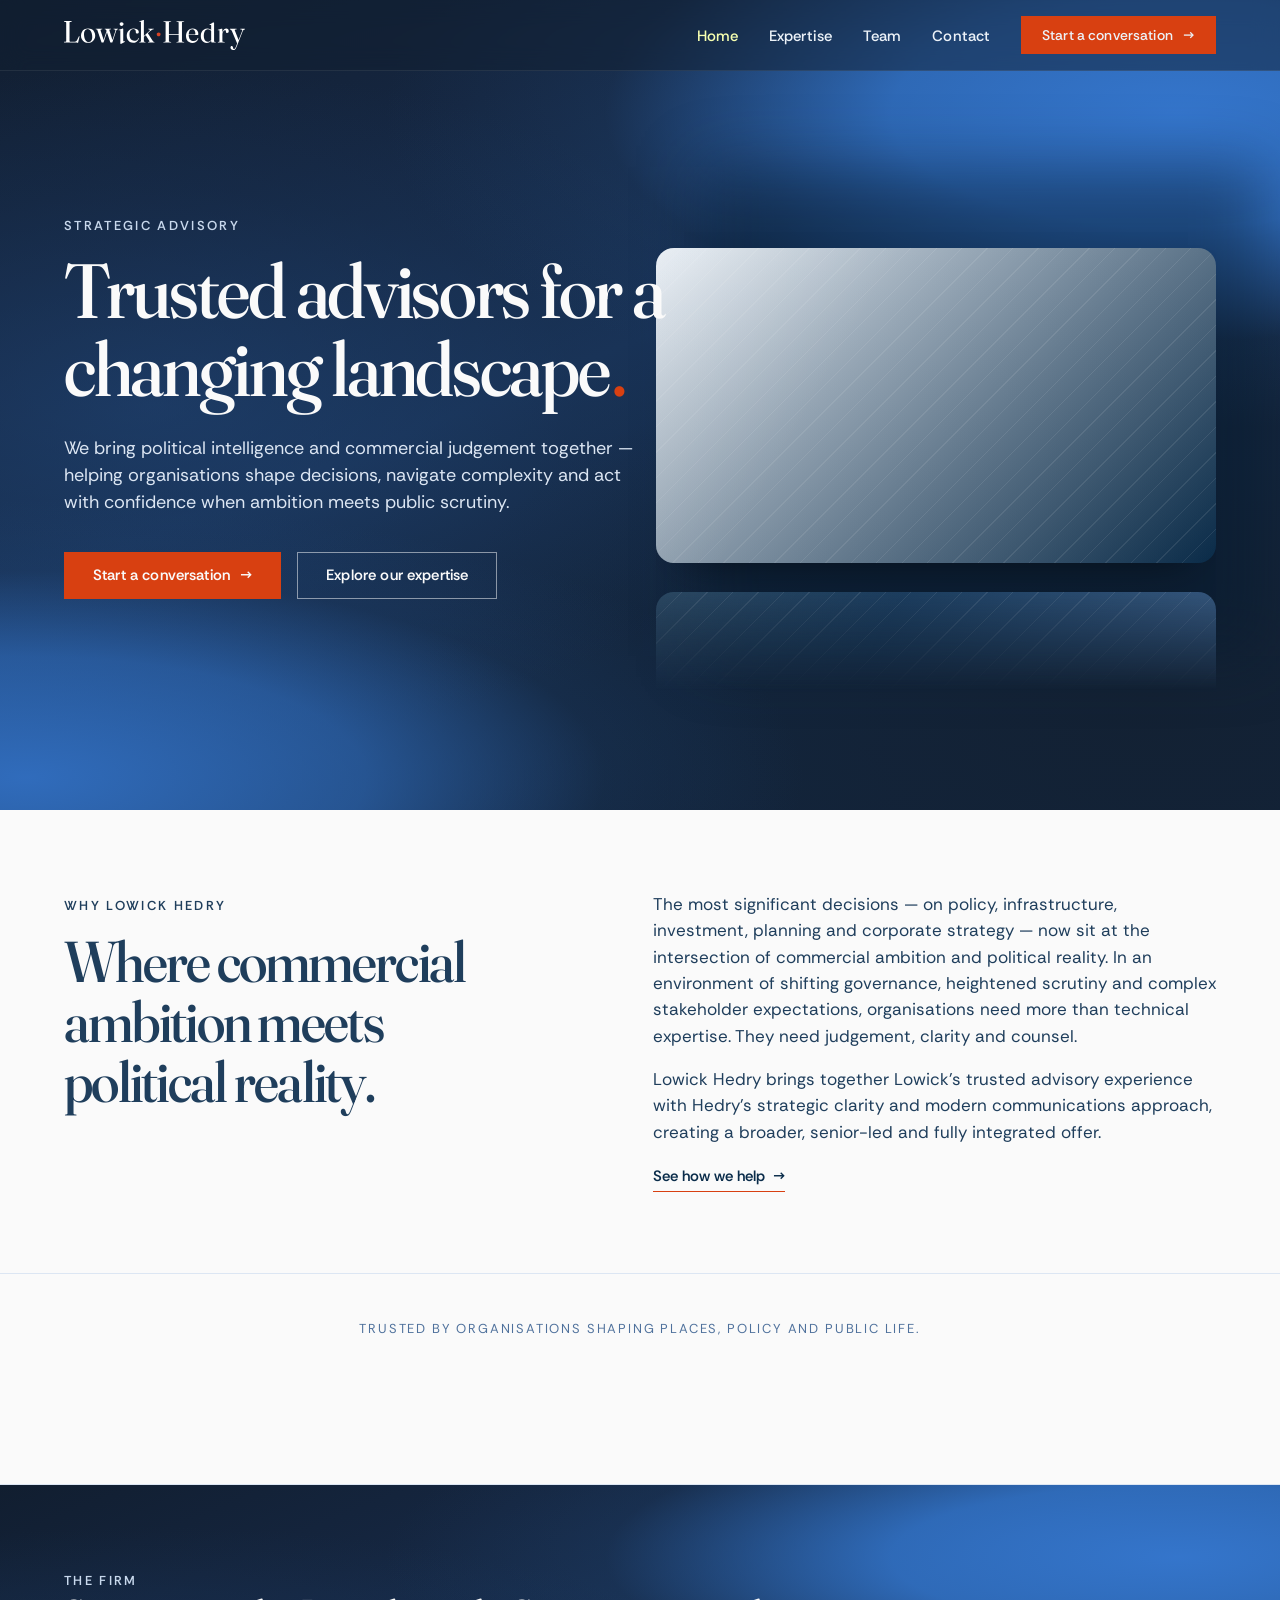
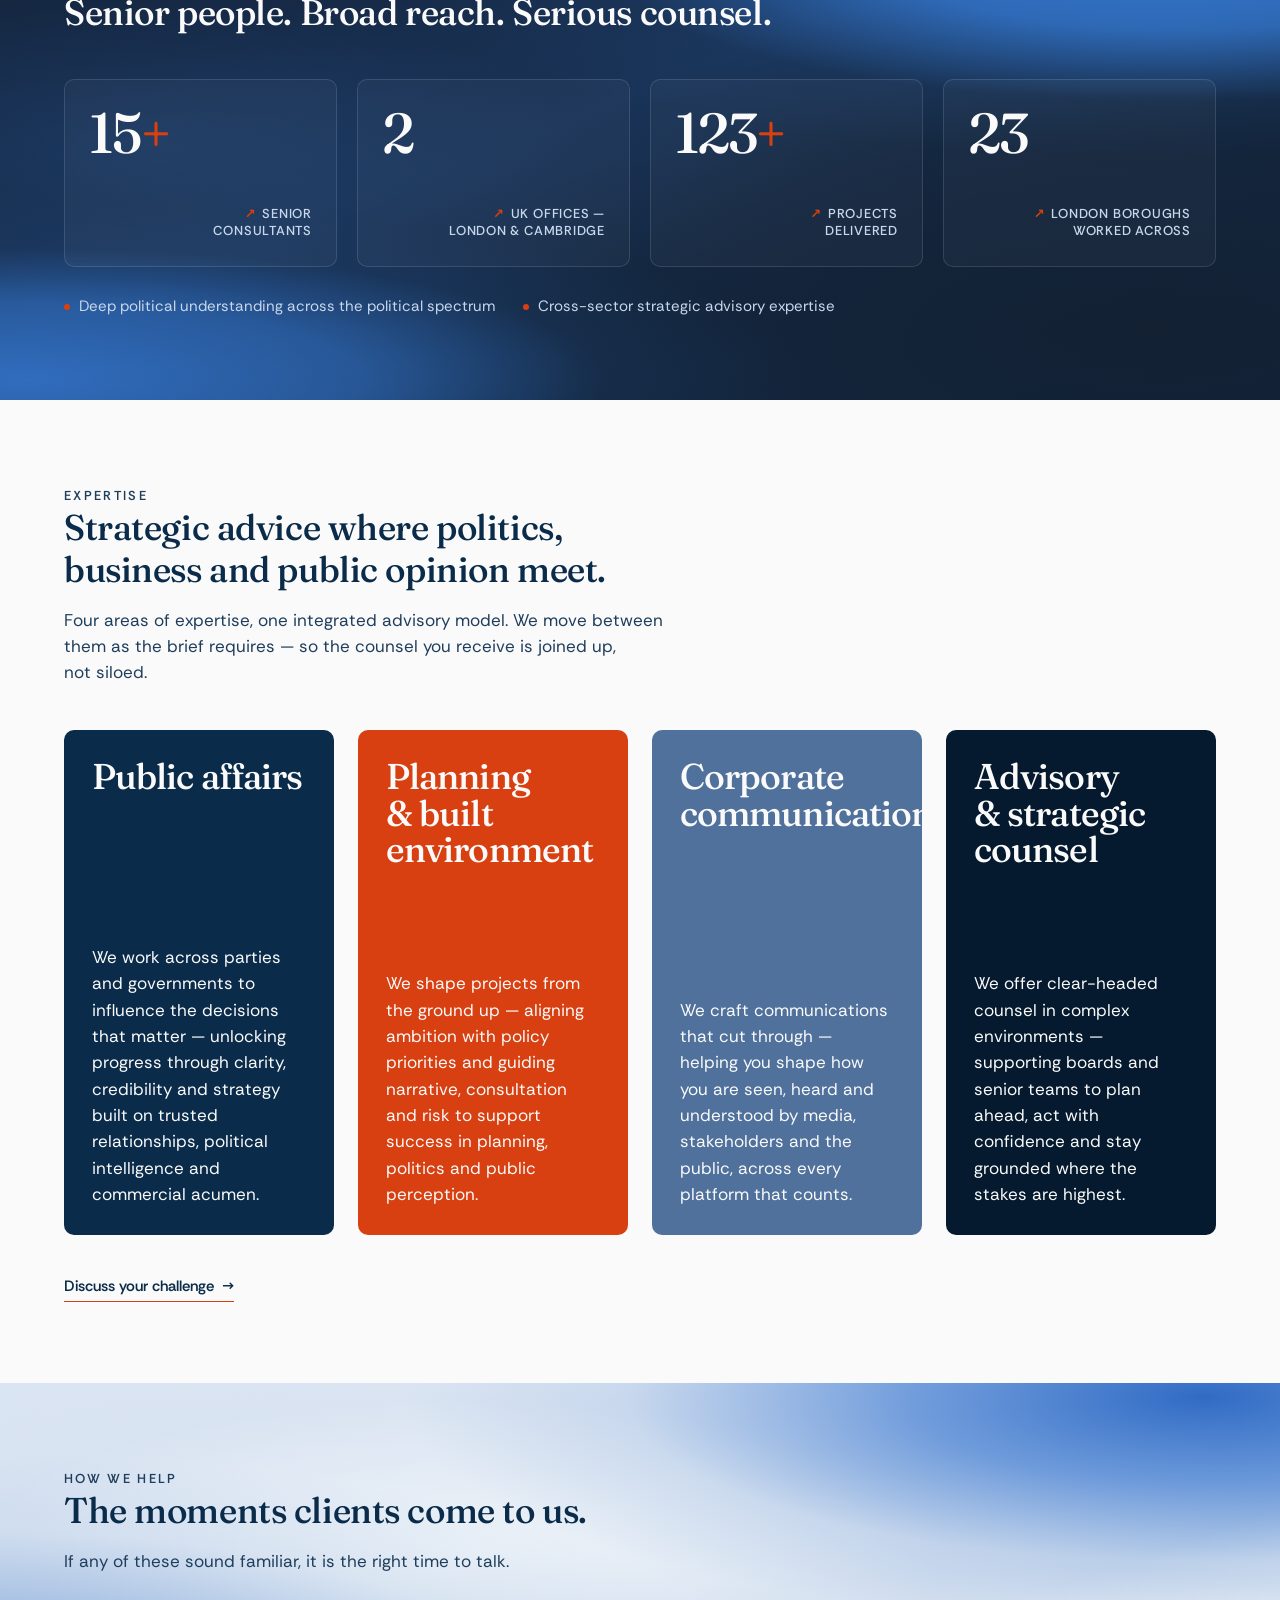
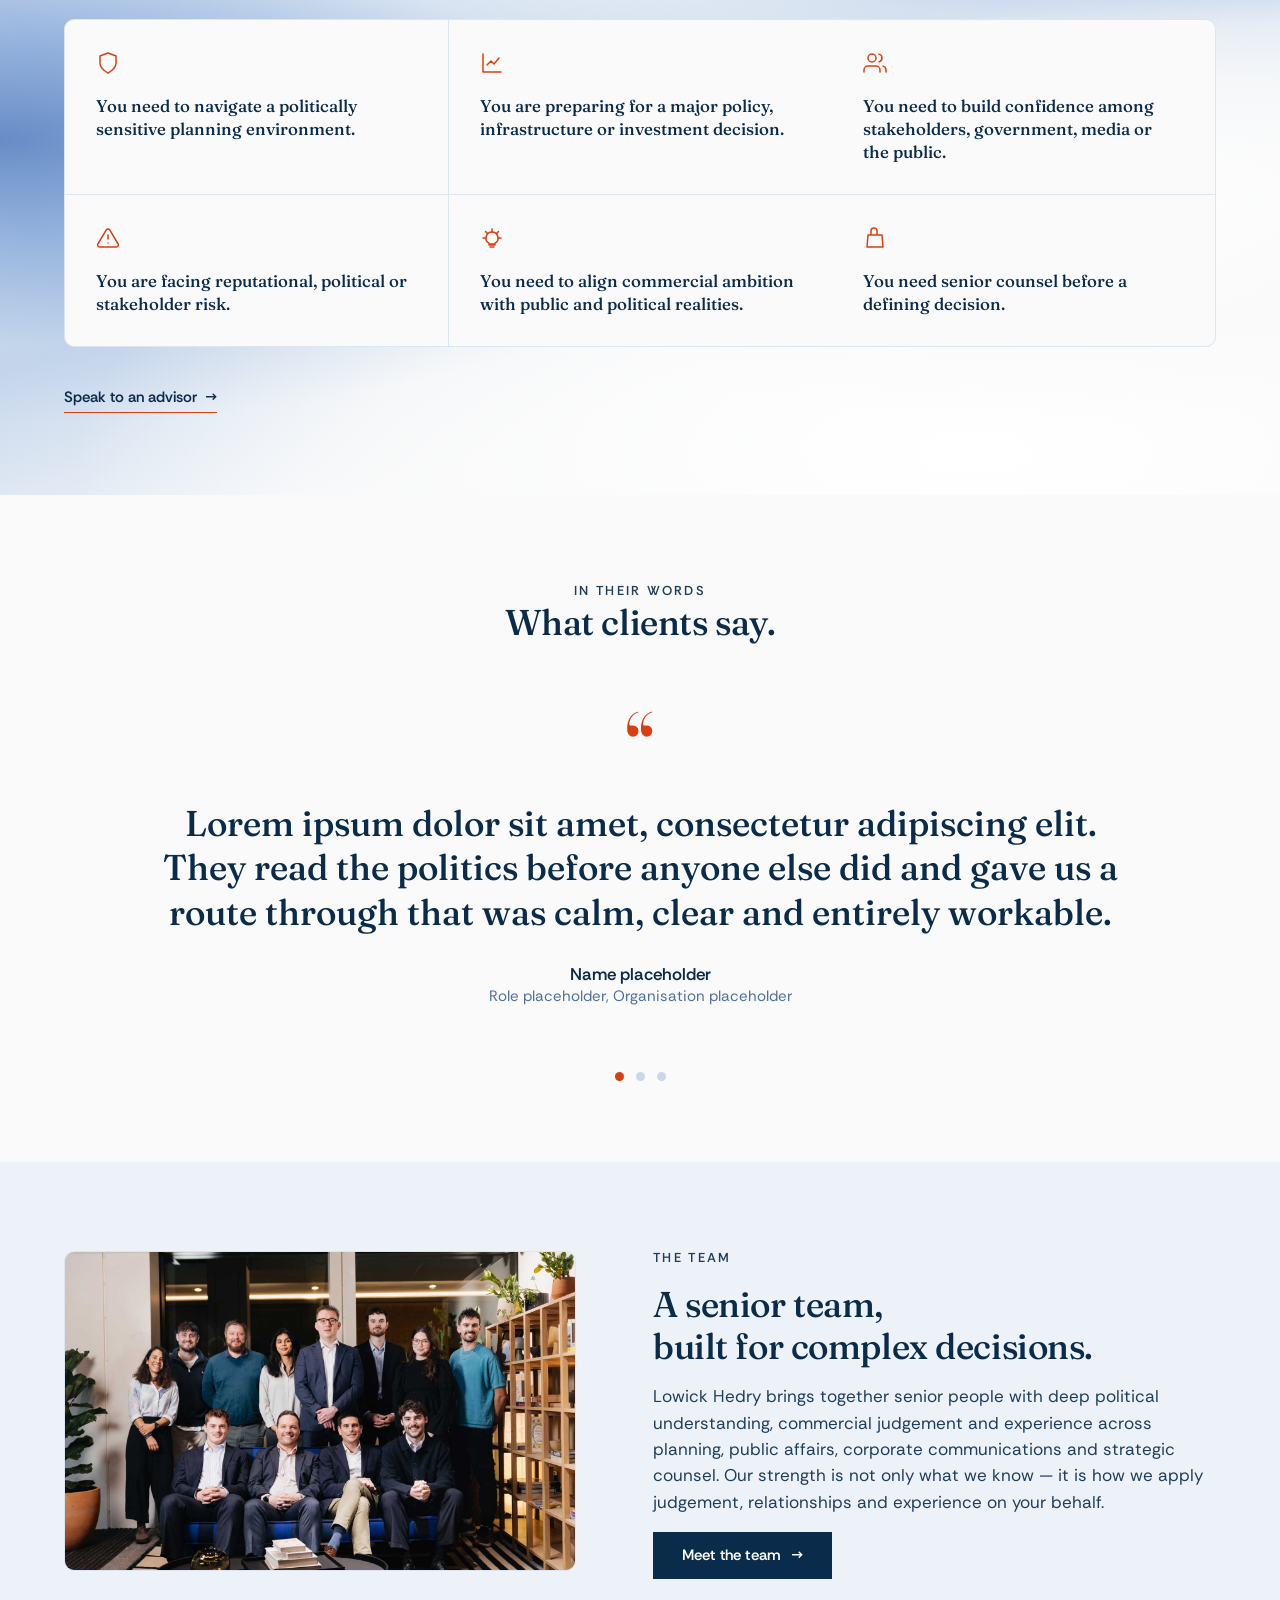
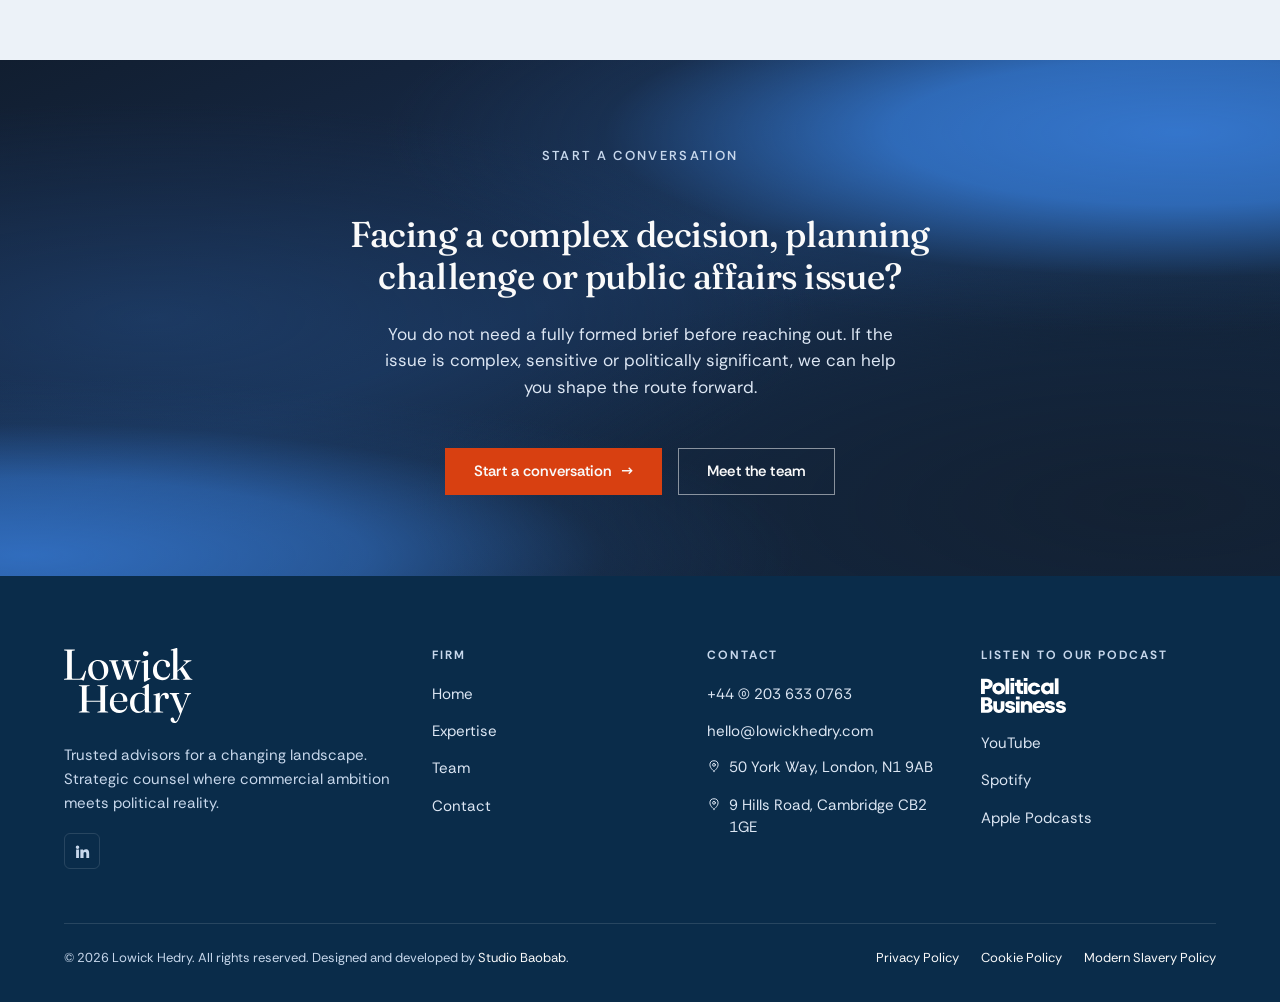
==== commit 5c81adba: "interactive logo stripe" ====
--- a/index.html
+++ b/index.html
@@ -99,7 +99,7 @@
       <div class="wrap">
         <p class="intro">Trusted by organisations shaping places, policy and public life.</p>
       </div>
-      <div class="marquee" aria-label="Selected clients">
+      <div class="marquee" aria-label="Selected clients" data-logo-marquee>
         <div class="marquee-track">
           <span class="marquee-item logo-aviva"><img src="assets/client-logos/Aviva-logo.svg" alt="Aviva Investors"></span>
           <span class="marquee-item"><img src="assets/client-logos/Berkeley-logo.svg" alt="Berkeley"></span>
--- a/css/lowick-hedry.css
+++ b/css/lowick-hedry.css
@@ -572,15 +572,24 @@
 .marquee {
   position: relative;
   overflow: hidden;
+  cursor: grab;
+  user-select: none;
+  touch-action: pan-y;
   -webkit-mask-image: linear-gradient(90deg, transparent, #000 8%, #000 92%, transparent);
   mask-image: linear-gradient(90deg, transparent, #000 8%, #000 92%, transparent);
 }
+.marquee.is-dragging { cursor: grabbing; }
 .marquee-track {
   display: flex;
   align-items: center;
   gap: clamp(44px, 5vw, 76px);
   width: max-content;
   animation: lhMarquee 42s linear infinite;
+}
+.marquee.is-draggable .marquee-track {
+  animation: none;
+  transform: translate3d(var(--marquee-x, 0px), 0, 0);
+  will-change: transform;
 }
 .marquee:hover .marquee-track { animation-play-state: paused; }
 .marquee-item {
@@ -1314,6 +1323,60 @@
     padding: 22px;
   }
   .profile-grid { grid-template-columns: 1fr; }
+  .profile {
+    display: grid;
+    gap: 0;
+  }
+  .profile .portrait,
+  .profile > div:not(.portrait):not(.tags):not(.socials),
+  .profile .socials {
+    grid-area: 1 / 1;
+  }
+  .profile .portrait::after {
+    content: "";
+    position: absolute;
+    inset: auto 0 0;
+    height: 42%;
+    background: linear-gradient(to top, rgba(5, 26, 46, 0.86), rgba(5, 26, 46, 0));
+    pointer-events: none;
+    z-index: 1;
+  }
+  .profile > div:not(.portrait):not(.tags):not(.socials) {
+    align-self: end;
+    justify-self: start;
+    width: calc(100% - 112px);
+    padding: 0 0 22px 22px;
+    z-index: 2;
+  }
+  .profile h3 {
+    color: var(--off-white);
+    text-shadow: 0 1px 10px rgba(5, 26, 46, 0.45);
+  }
+  .profile .role {
+    color: var(--whisper);
+    text-shadow: 0 1px 8px rgba(5, 26, 46, 0.45);
+  }
+  .profile .bio,
+  .profile .tags {
+    display: none;
+  }
+  .profile .socials {
+    align-self: end;
+    justify-self: end;
+    padding: 0 22px 22px 0;
+    z-index: 2;
+  }
+  .profile .socials a {
+    color: var(--off-white);
+    background: rgba(250, 250, 250, 0.12);
+    border-color: rgba(250, 250, 250, 0.42);
+    backdrop-filter: blur(6px);
+  }
+  .profile .socials a:hover {
+    background: var(--off-white);
+    color: var(--anchor);
+    border-color: var(--off-white);
+  }
   .partner-grid { flex-direction: column; }
   .partner-logo { margin-bottom: 22px; }
   .partner-name { margin-bottom: 18px; }
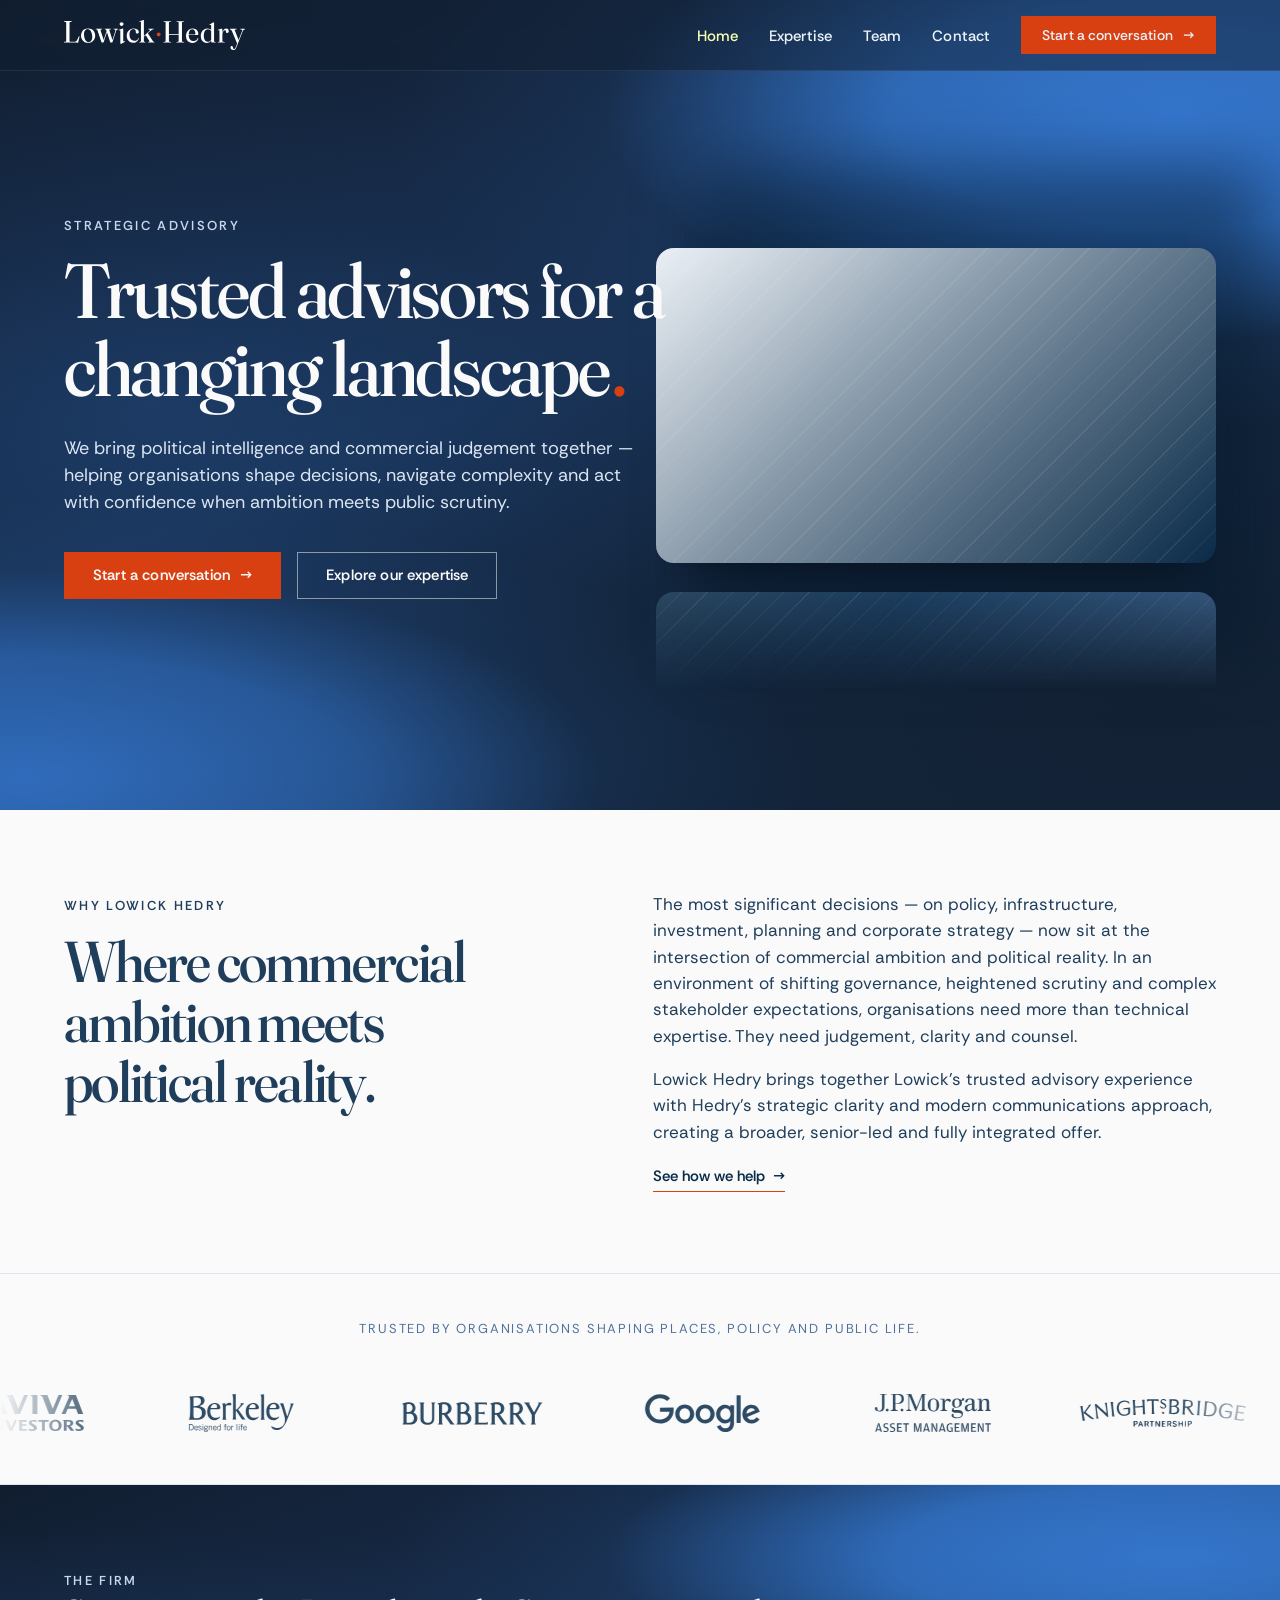
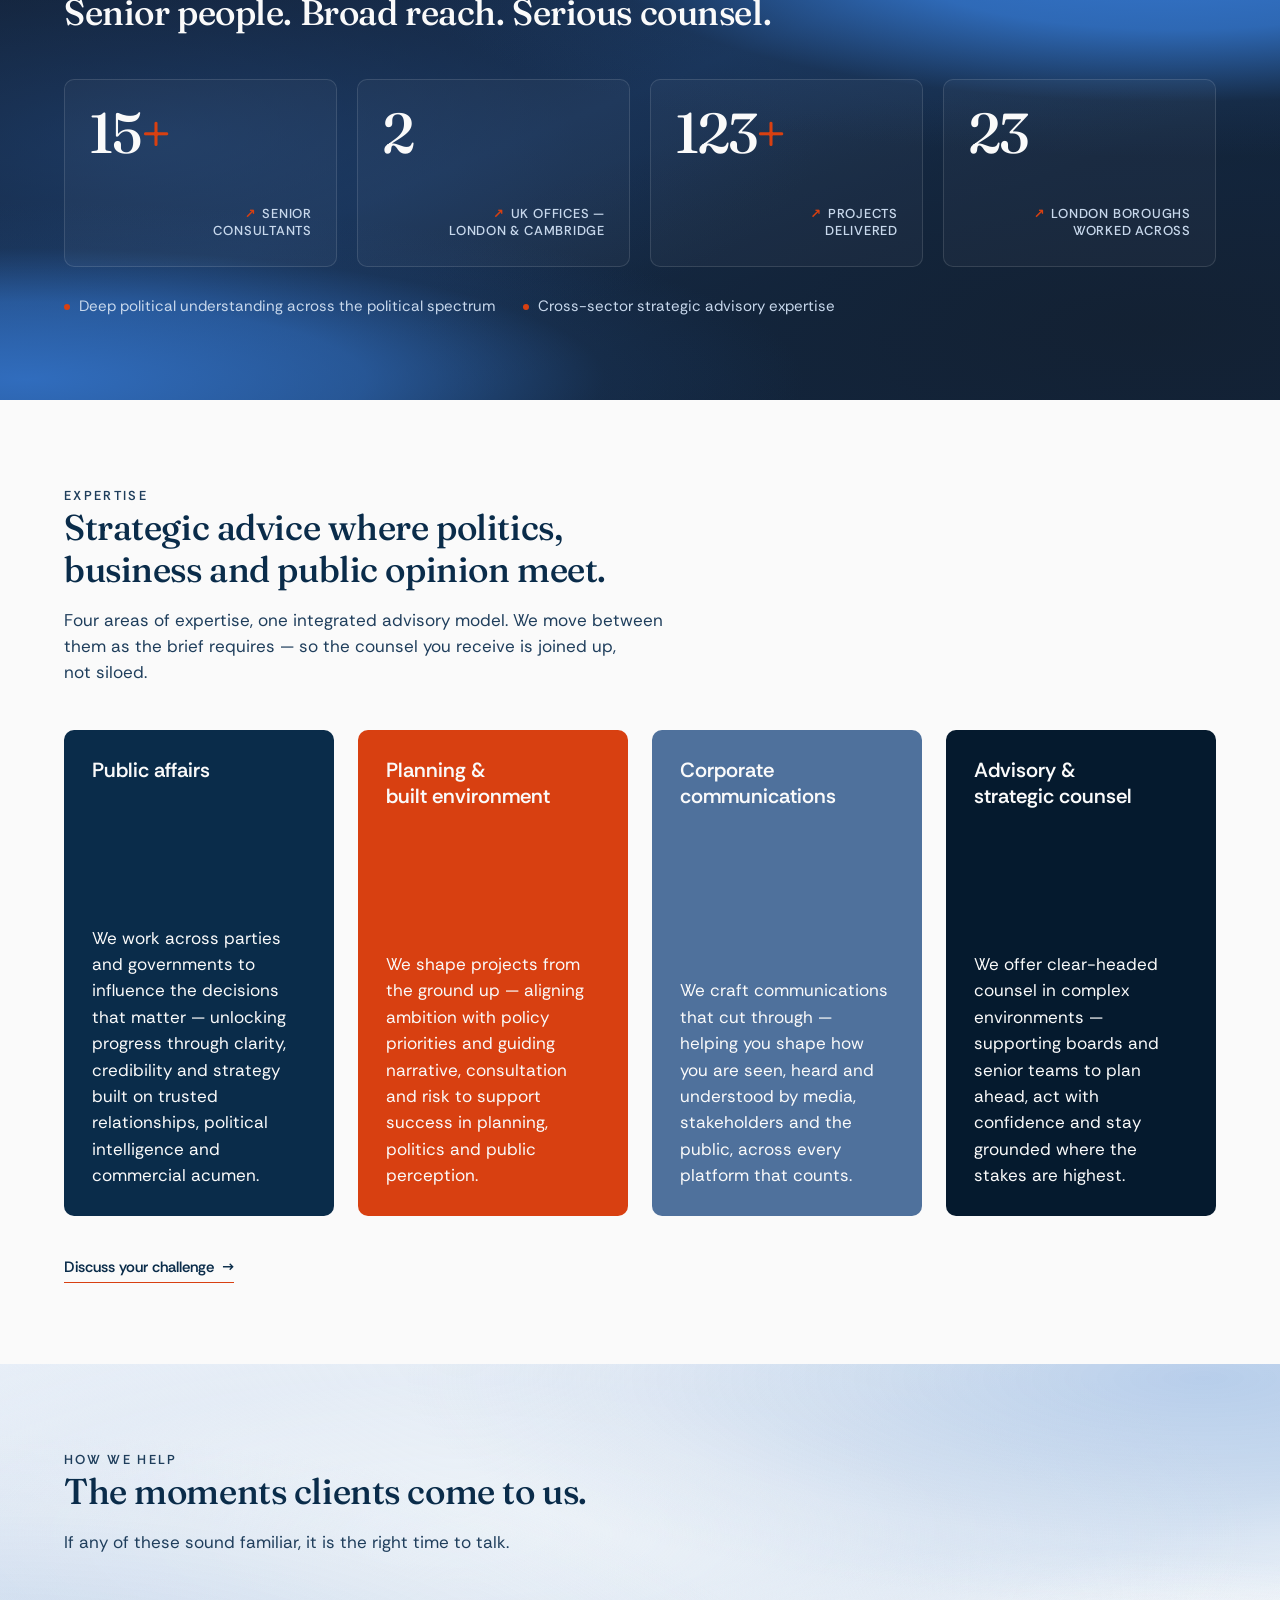
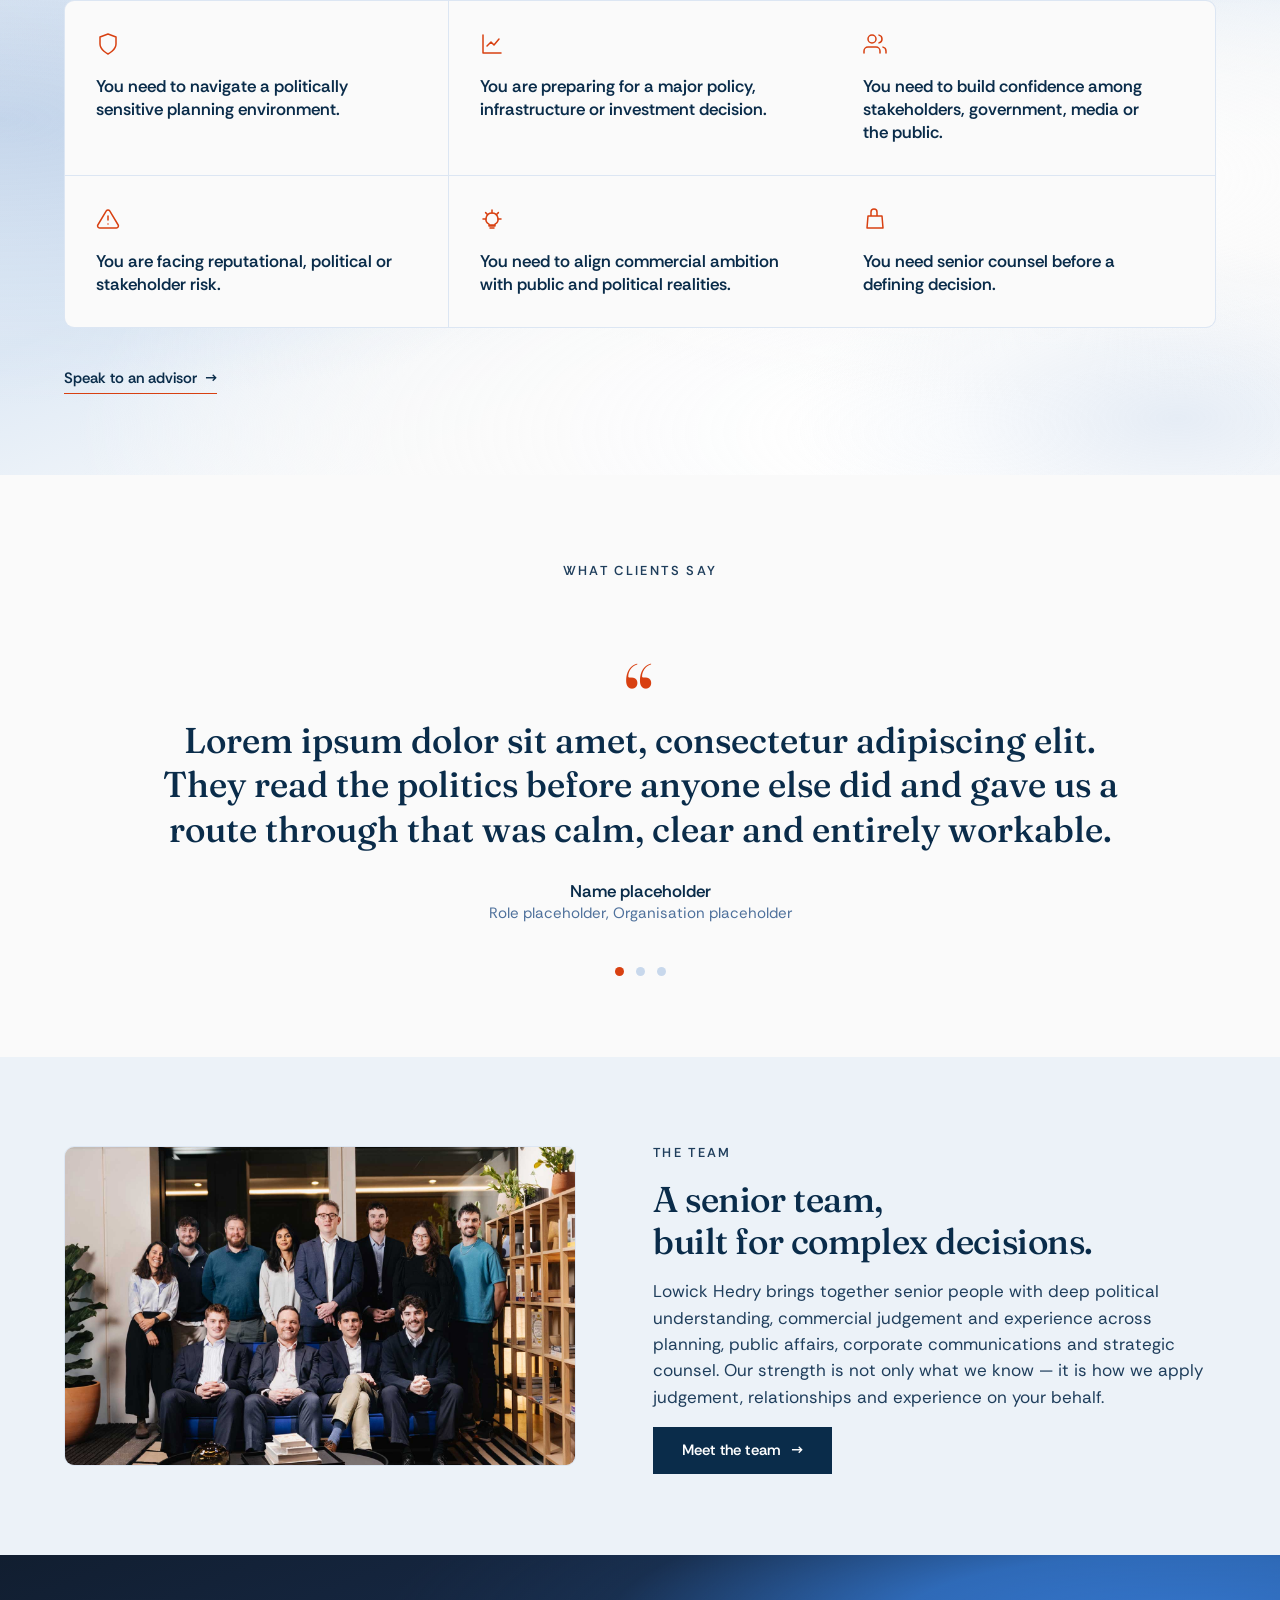
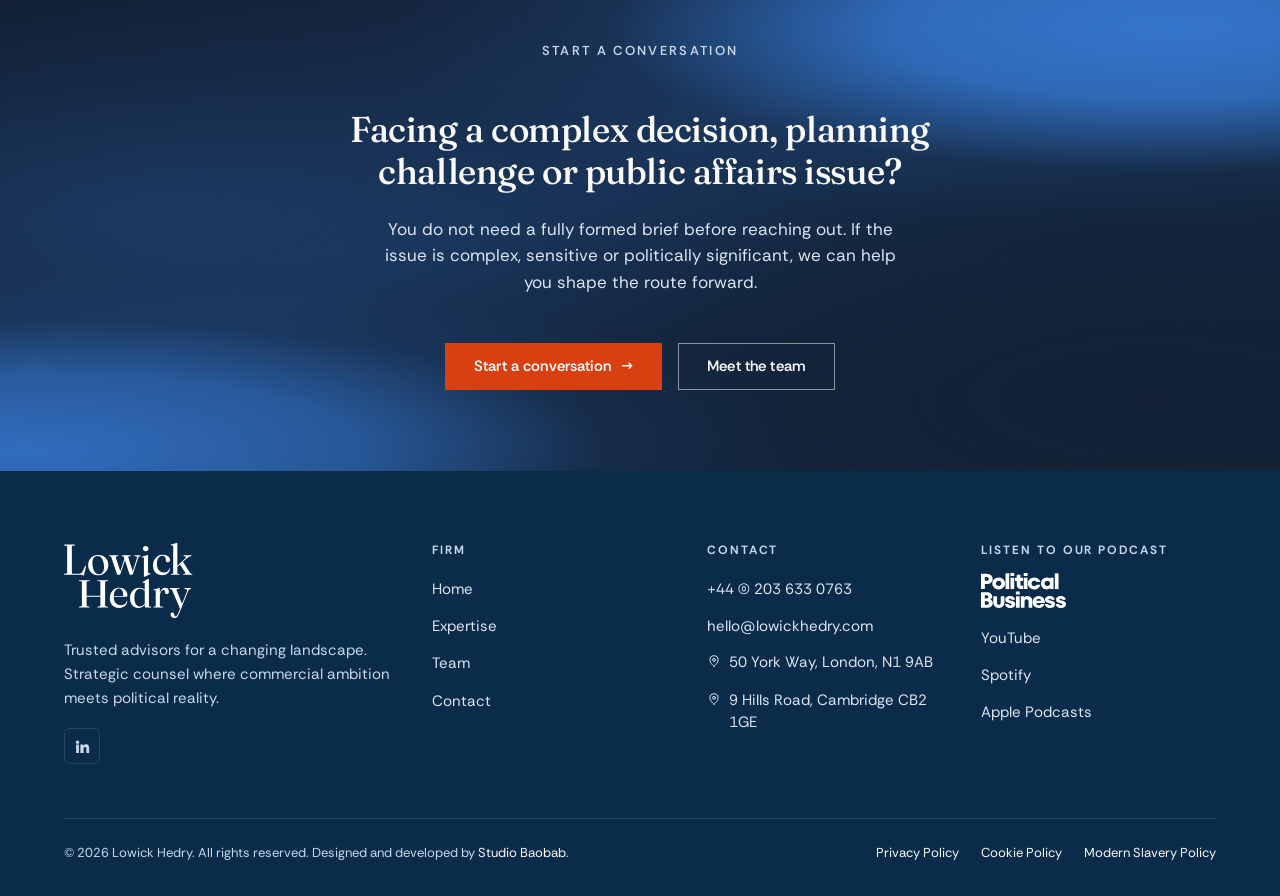
==== commit ca57937a: "tweaks on testimonials and stats" ====
--- a/index.html
+++ b/index.html
@@ -246,8 +246,7 @@
     <section class="section testimonials-section">
       <div class="wrap">
         <div class="section-head center reveal">
-          <p class="eyebrow">In their words</p>
-          <h2>What clients say.</h2>
+          <p class="eyebrow">What clients say</p>
         </div>
         <div class="quote-grid testimonial-slider" data-testimonial-slider>
           <figure class="quote-card reveal is-active" data-testimonial-slide>
@@ -260,7 +259,7 @@
           </figure>
           <figure class="quote-card reveal d1" data-testimonial-slide aria-hidden="true">
             <span class="q-mark" aria-hidden="true">&ldquo;</span>
-            <blockquote>Sed do eiusmod tempor incididunt ut labore. Senior, commercially literate and unflappable under pressure — exactly the counsel you want when the stakes are at their highest.</blockquote>
+            <blockquote>Sed ut labore. Senior, commercially literate and unflappable under pressure — exactly the counsel you want when the stakes are at their highest.</blockquote>
             <figcaption class="attr">
               <span class="name">Name placeholder</span>
               <span class="role">Role placeholder, Organisation placeholder</span>
--- a/css/lowick-hedry.css
+++ b/css/lowick-hedry.css
@@ -307,12 +307,13 @@
   position: absolute;
   inset: 0;
   background:
-    radial-gradient(ellipse 82% 42% at 94% 2%, rgba(13, 82, 187, 0.83) 0%, rgba(46, 111, 205, 0.63) 28%, rgba(151, 182, 224, 0.29) 55%, transparent 76%),
-    radial-gradient(ellipse 78% 50% at 0% 50%, rgba(47, 97, 178, 0.70) 0%, rgba(79, 130, 202, 0.46) 31%, rgba(175, 199, 229, 0.26) 58%, transparent 80%),
-    radial-gradient(ellipse 84% 48% at 36% 24%, rgba(236, 242, 248, 0.92) 0%, rgba(206, 219, 238, 0.49) 45%, transparent 74%),
+    radial-gradient(ellipse 42% 34% at 92% 92%, rgba(184, 204, 230, 0.34) 0%, rgba(220, 230, 243, 0.20) 42%, transparent 72%),
+    radial-gradient(ellipse 82% 42% at 94% 2%, rgba(92, 143, 211, 0.34) 0%, rgba(124, 164, 216, 0.27) 28%, rgba(187, 206, 232, 0.18) 55%, transparent 76%),
+    radial-gradient(ellipse 78% 50% at 0% 50%, rgba(103, 147, 205, 0.30) 0%, rgba(139, 173, 217, 0.22) 31%, rgba(196, 212, 233, 0.16) 58%, transparent 80%),
+    radial-gradient(ellipse 84% 48% at 36% 24%, rgba(236, 242, 248, 0.92) 0%, rgba(219, 229, 242, 0.38) 45%, transparent 74%),
     radial-gradient(ellipse 70% 46% at 82% 58%, rgba(255, 255, 255, 0.96) 0%, rgba(250, 250, 250, 0.78) 40%, transparent 70%),
     radial-gradient(ellipse 92% 62% at 76% 94%, rgba(255, 255, 255, 1) 0%, rgba(250, 250, 250, 0.82) 50%, transparent 76%),
-    linear-gradient(160deg, #DCE6F3 0%, #EEF3F8 29%, #C8D8EC 50%, #F7F9FB 72%, #FAFAFA 100%);
+    linear-gradient(160deg, #E8EFF8 0%, #EEF3F8 29%, #DEE9F5 50%, #F7F9FB 72%, #FAFAFA 100%);
   z-index: 0;
   pointer-events: none;
 }
@@ -722,10 +723,12 @@
   color: var(--signal);
 }
 .service-card h3 {
+  font-family: var(--font-sans);
+  font-weight: 600;
   color: var(--off-white);
-  font-size: var(--fs-h2);
-  line-height: 1.02;
-  letter-spacing: -0.026em;
+  font-size: var(--fs-h3);
+  line-height: 1.24;
+  letter-spacing: 0;
 }
 .service-card p {
   color: var(--off-white);
@@ -761,13 +764,12 @@
 .situation .ix svg { width: 24px; height: 24px; }
 .situation p {
   margin: 0;
-  font-family: var(--font-display);
-  font-weight: 500;
+  font-family: var(--font-sans);
+  font-weight: 600;
   font-size: clamp(17px, 1.3vw, 20px);
   line-height: 1.36;
   letter-spacing: 0;
   color: var(--anchor);
-  font-variation-settings: "opsz" 28, "SOFT" 8;
 }
 
 /* ============================================================
@@ -801,7 +803,7 @@
 .testimonial-slider .quote-card,
 .testimonial-slider .quote-card.reveal.in {
   grid-area: 1 / 1;
-  width: min(100%, 1035px);
+  width: min(100%, 1100px);
   opacity: 0;
   transform: translateX(42px);
   pointer-events: none;
@@ -823,6 +825,7 @@
   line-height: 0.7;
   color: var(--signal);
   height: clamp(42px, 5vw, 64px);
+  transform: translateY(35px);
 }
 .quote-card blockquote {
   grid-column: 1;
@@ -1317,6 +1320,22 @@
     display: none;
   }
   .stat-grid { grid-template-columns: 1fr; }
+  .stat-box {
+    min-height: auto;
+    flex-direction: row;
+    align-items: center;
+    justify-content: space-between;
+    gap: 20px;
+    padding: 22px;
+  }
+  .stat-box .stat-figure {
+    flex: 0 0 auto;
+  }
+  .stat-box .stat-label {
+    align-self: center;
+    margin-top: 0;
+    max-width: 22ch;
+  }
   .service-grid { grid-template-columns: 1fr; }
   .service-card {
     min-height: 300px;
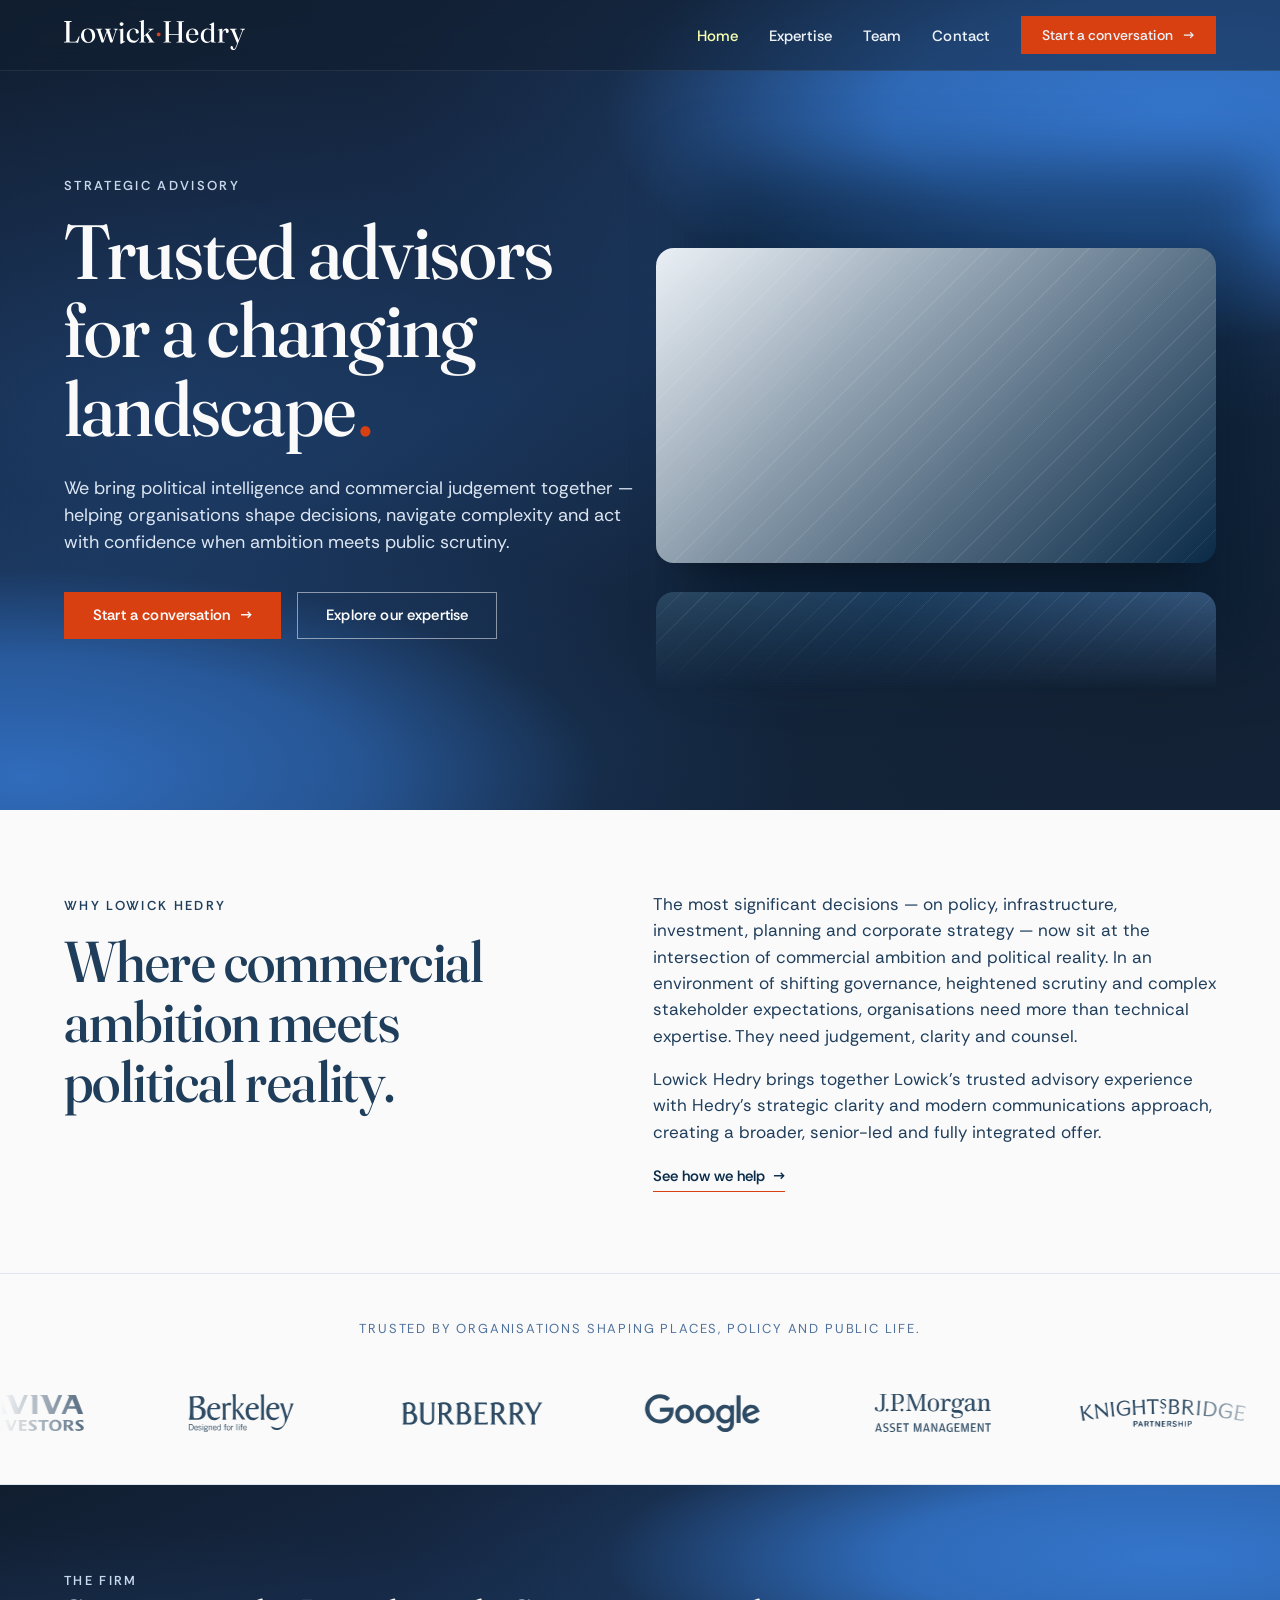
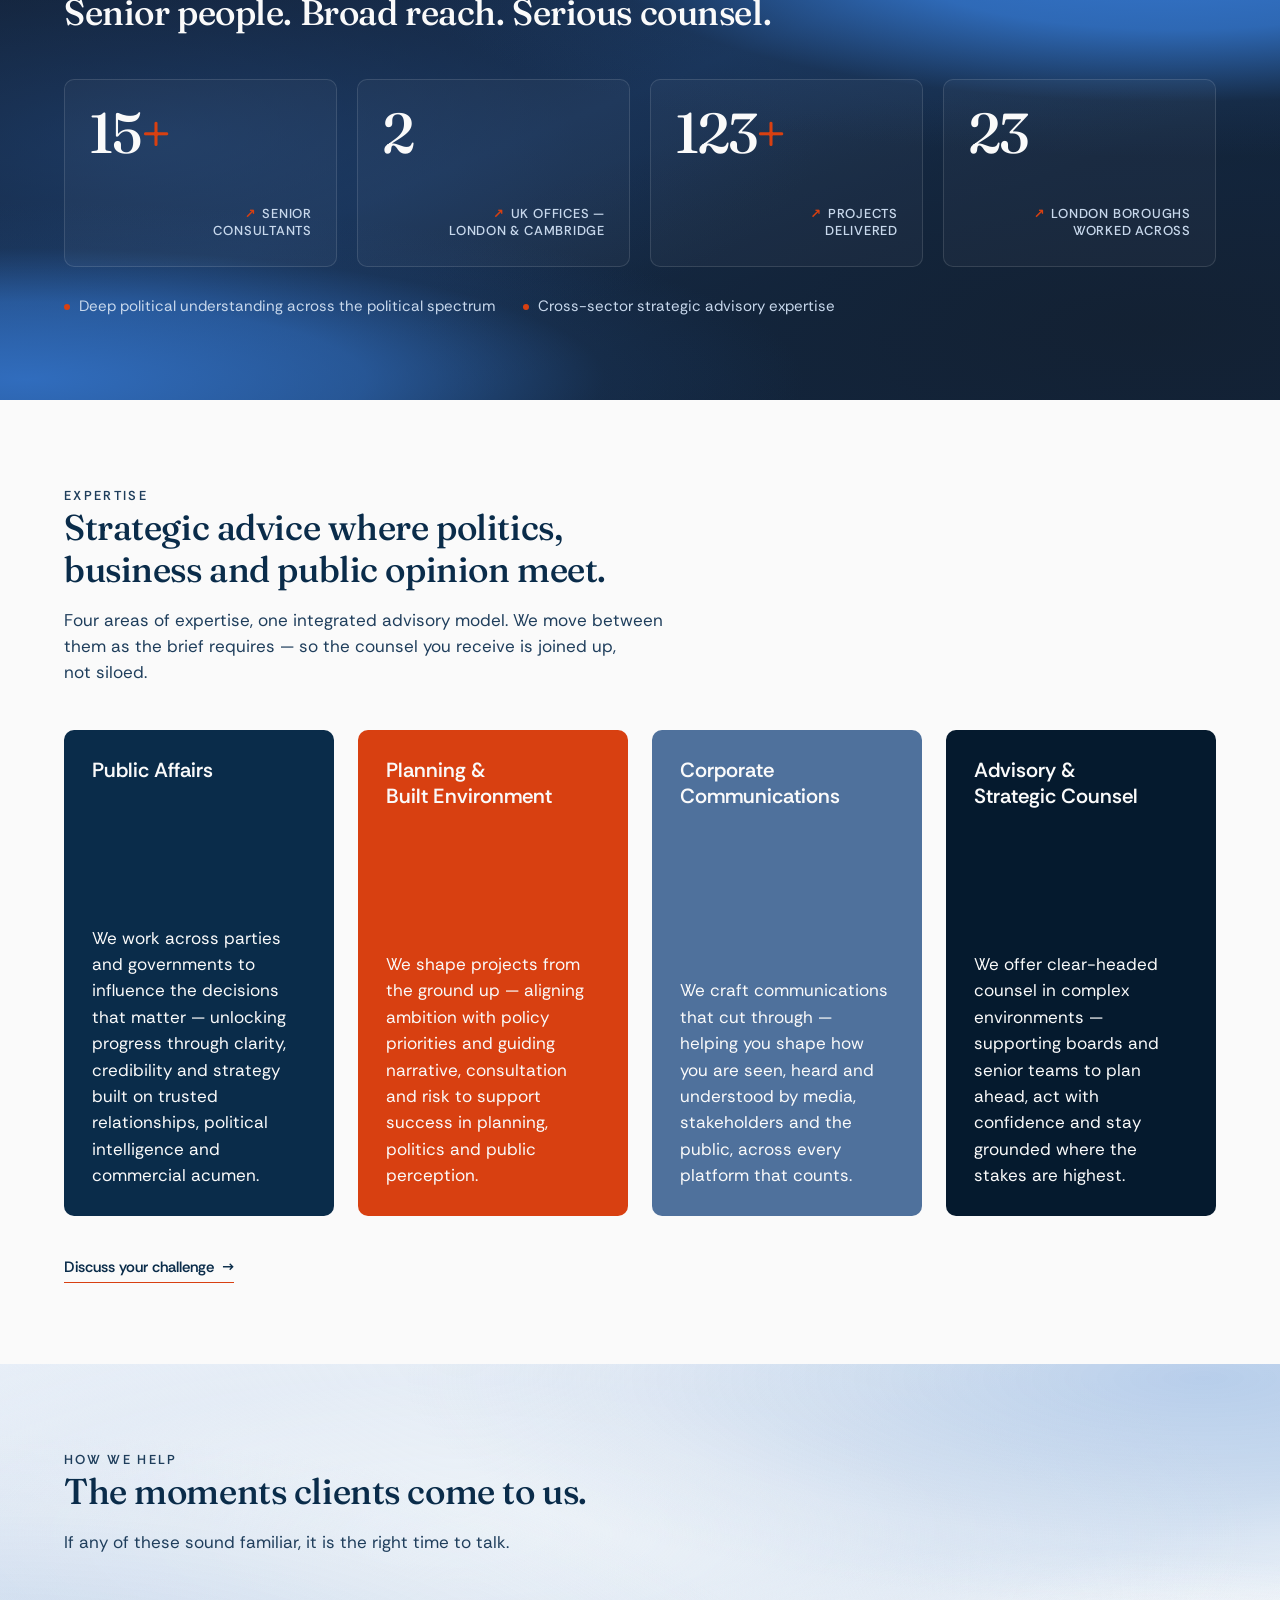
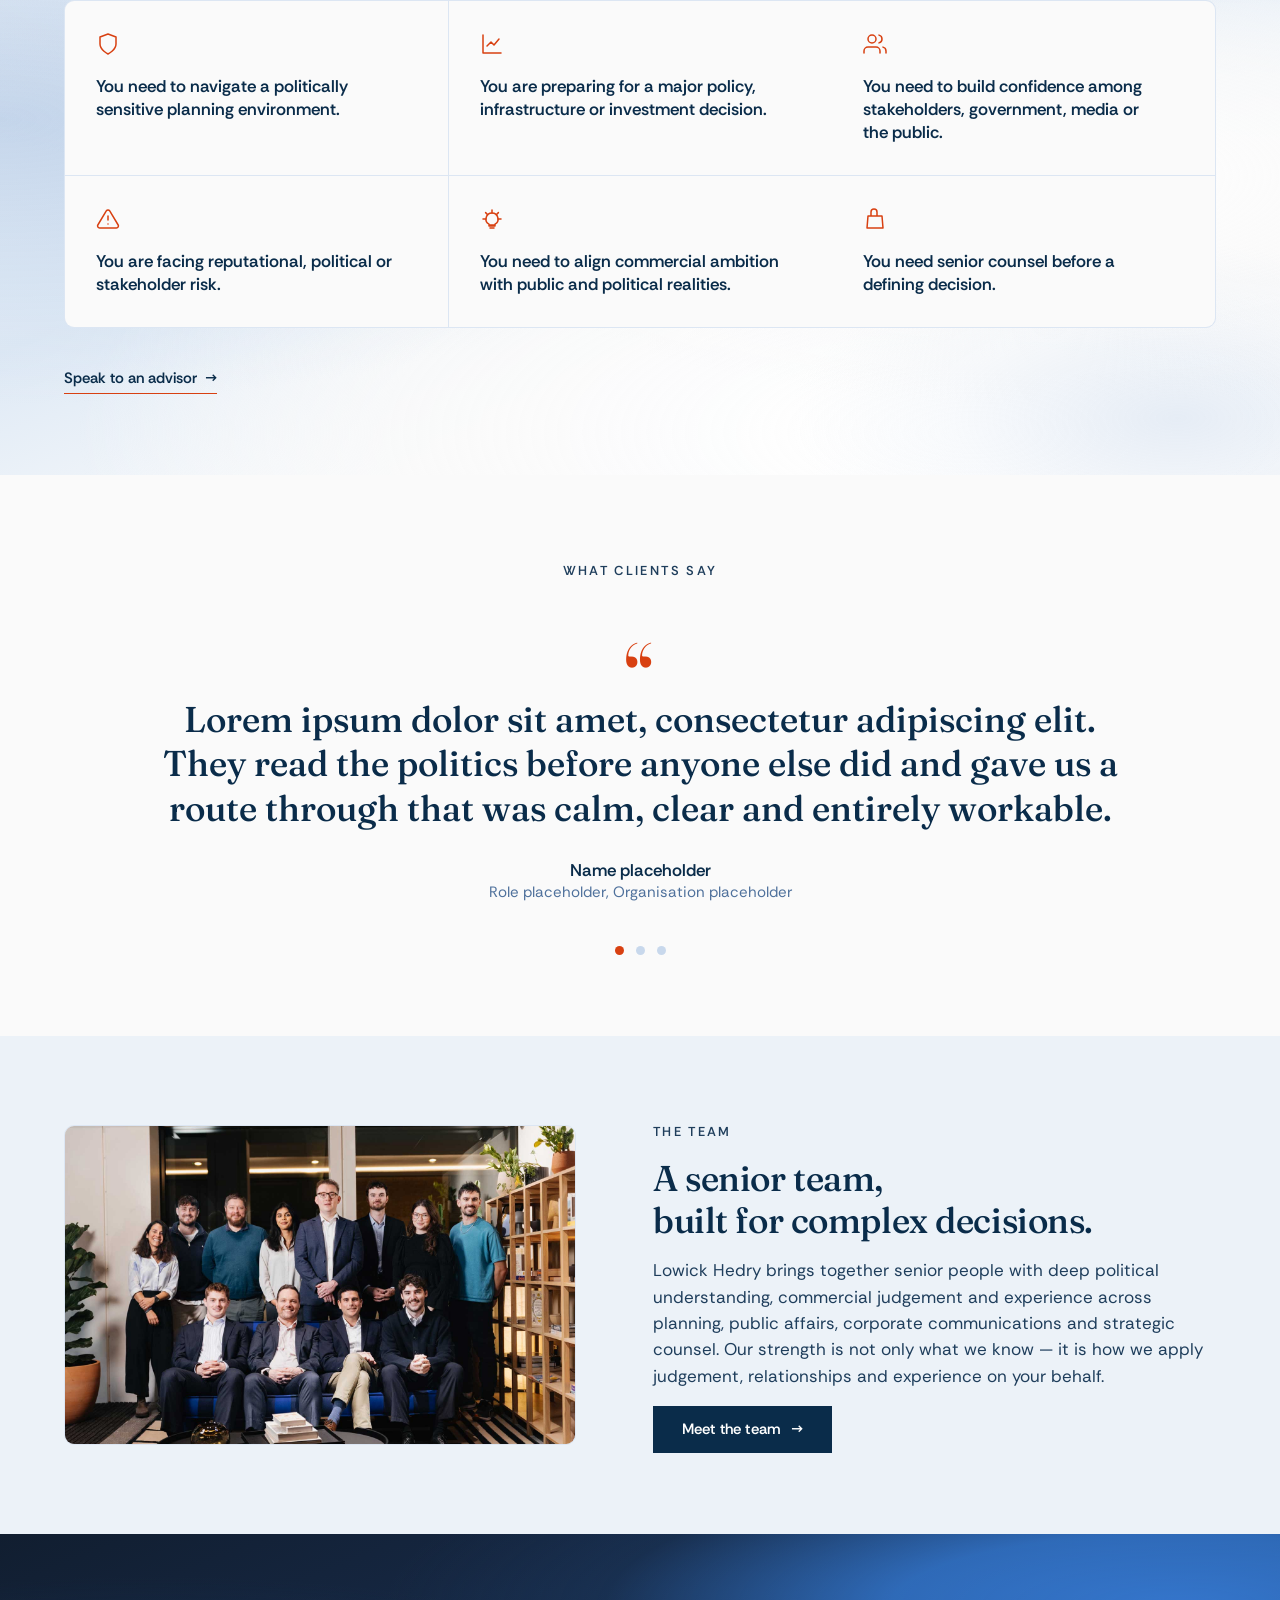
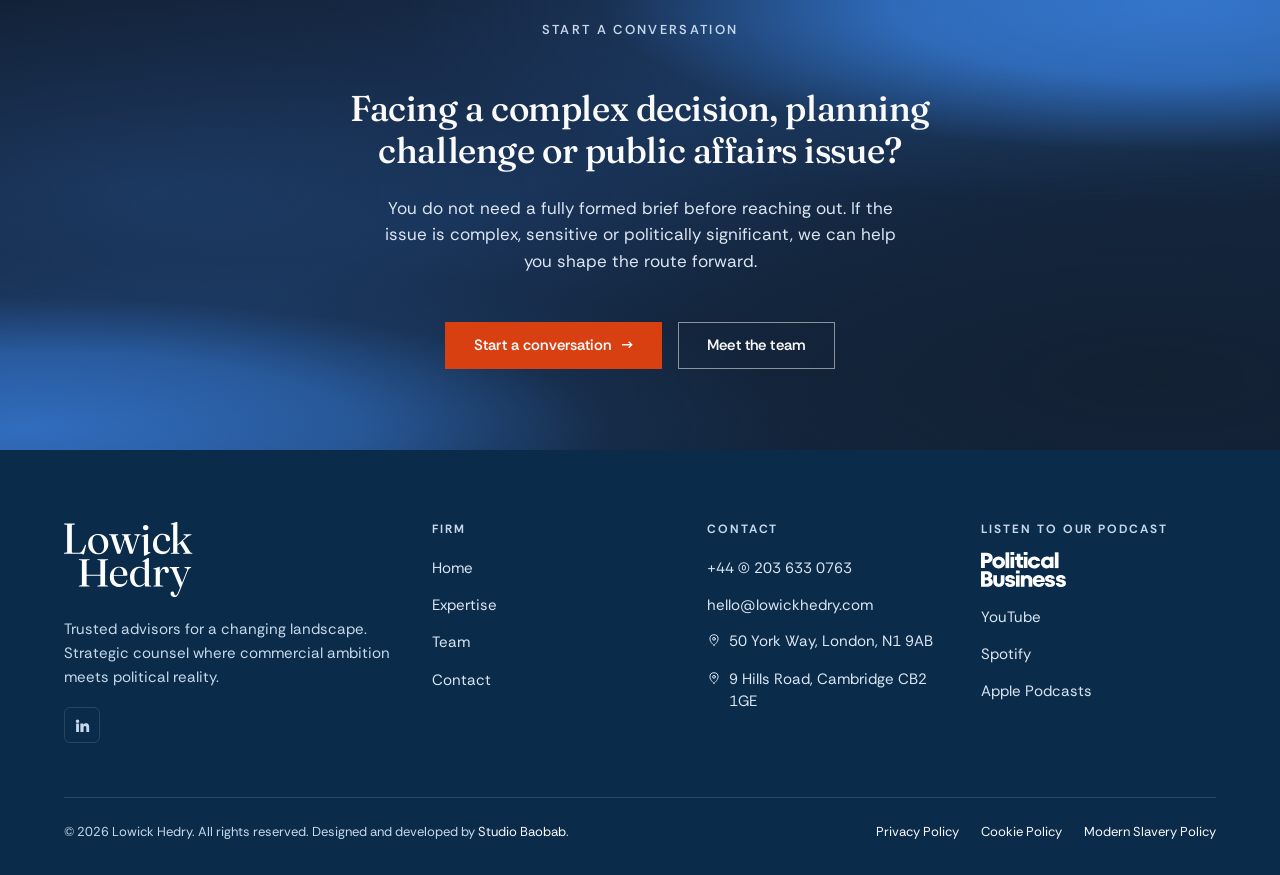
==== commit 3ac80e56: "typos index" ====
--- a/index.html
+++ b/index.html
@@ -174,25 +174,25 @@
           <article class="service-card reveal">
             <span class="num">01</span>
             <span class="rule" aria-hidden="true"></span>
-            <h3>Public affairs</h3>
+            <h3>Public Affairs</h3>
             <p>We work across parties and governments to influence the decisions that matter — unlocking progress through clarity, credibility and strategy built on trusted relationships, political intelligence and commercial acumen.</p>
           </article>
           <article class="service-card reveal d1">
             <span class="num">02</span>
             <span class="rule" aria-hidden="true"></span>
-            <h3>Planning &amp; built environment</h3>
+            <h3>Planning &amp; Built Environment</h3>
             <p>We shape projects from the ground up — aligning ambition with policy priorities and guiding narrative, consultation and risk to support success in planning, politics and public perception.</p>
           </article>
           <article class="service-card reveal d2">
             <span class="num">03</span>
             <span class="rule" aria-hidden="true"></span>
-            <h3>Corporate communications</h3>
+            <h3>Corporate Communications</h3>
             <p>We craft communications that cut through — helping you shape how you are seen, heard and understood by media, stakeholders and the public, across every platform that counts.</p>
           </article>
           <article class="service-card reveal d3">
             <span class="num">04</span>
             <span class="rule" aria-hidden="true"></span>
-            <h3>Advisory &amp; strategic counsel</h3>
+            <h3>Advisory &amp; Strategic Counsel</h3>
             <p>We offer clear-headed counsel in complex environments — supporting boards and senior teams to plan ahead, act with confidence and stay grounded where the stakes are highest.</p>
           </article>
         </div>
--- a/css/lowick-hedry.css
+++ b/css/lowick-hedry.css
@@ -102,16 +102,16 @@
 /* ============================================================
    Typography helpers
    ============================================================ */
+
 h1, h2, h3, h4 {
   font-family: var(--font-display);
   font-weight: 500;
-  letter-spacing: -0.022em;
   color: var(--ink);
   margin: 0;
   font-variation-settings: "opsz" 144, "SOFT" 0, "WONK" 0;
   text-wrap: balance;
 }
-h1 { font-size: var(--fs-h1); line-height: 1.05; letter-spacing: -0.028em; }
+h1 { font-size: var(--fs-h1); line-height: 1.05;letter-spacing: -0.01em;}
 h2 {
   font-size: var(--fs-h2);
   line-height: 1.16;
@@ -135,7 +135,7 @@
   font-weight: 500;
   font-size: var(--fs-display);
   line-height: 1.04;
-  letter-spacing: -0.03em;
+  letter-spacing: -0.01em;
   font-variation-settings: "opsz" 144, "SOFT" 20, "WONK" 0;
   text-wrap: balance;
   margin: 0;
@@ -265,6 +265,7 @@
 
 .section-head { max-width: 760px; margin-bottom: clamp(36px, 5vh, 56px); }
 .section-head.center { margin-inline: auto; text-align: center; }
+.testimonials-section .section-head { margin-bottom: 24px; }
 .section-head.center .eyebrow { justify-content: center; }
 .section-head h2 { margin-bottom: var(--s-4); }
 .section-head p { color: var(--ink-soft); max-width: 60ch; margin: 0; }
@@ -411,7 +412,6 @@
 .hero h1, .hero .display {
   font-size: var(--fs-display-l);
   line-height: 1.02;
-  letter-spacing: -0.03em;
   color: var(--off-white);
   max-width: 17ch;
   font-variation-settings: "opsz" 144, "SOFT" 28, "WONK" 0;
@@ -539,7 +539,7 @@
 .subhero h1 {
   font-size: var(--fs-display);
   color: var(--off-white);
-  max-width: 25ch;
+  max-width: 30ch;
   font-variation-settings: "opsz" 144, "SOFT" 24, "WONK" 0;
 }
 .subhero .lead { color: var(--whisper-60); margin-top: 20px; }
@@ -554,7 +554,6 @@
   align-items: start;
 }
 .split.center-y { align-items: center; }
-.split .display { letter-spacing: -0.03em; }
 .split p { color: var(--ink-soft); }
 .split p:last-child { margin-bottom: 0; }
 
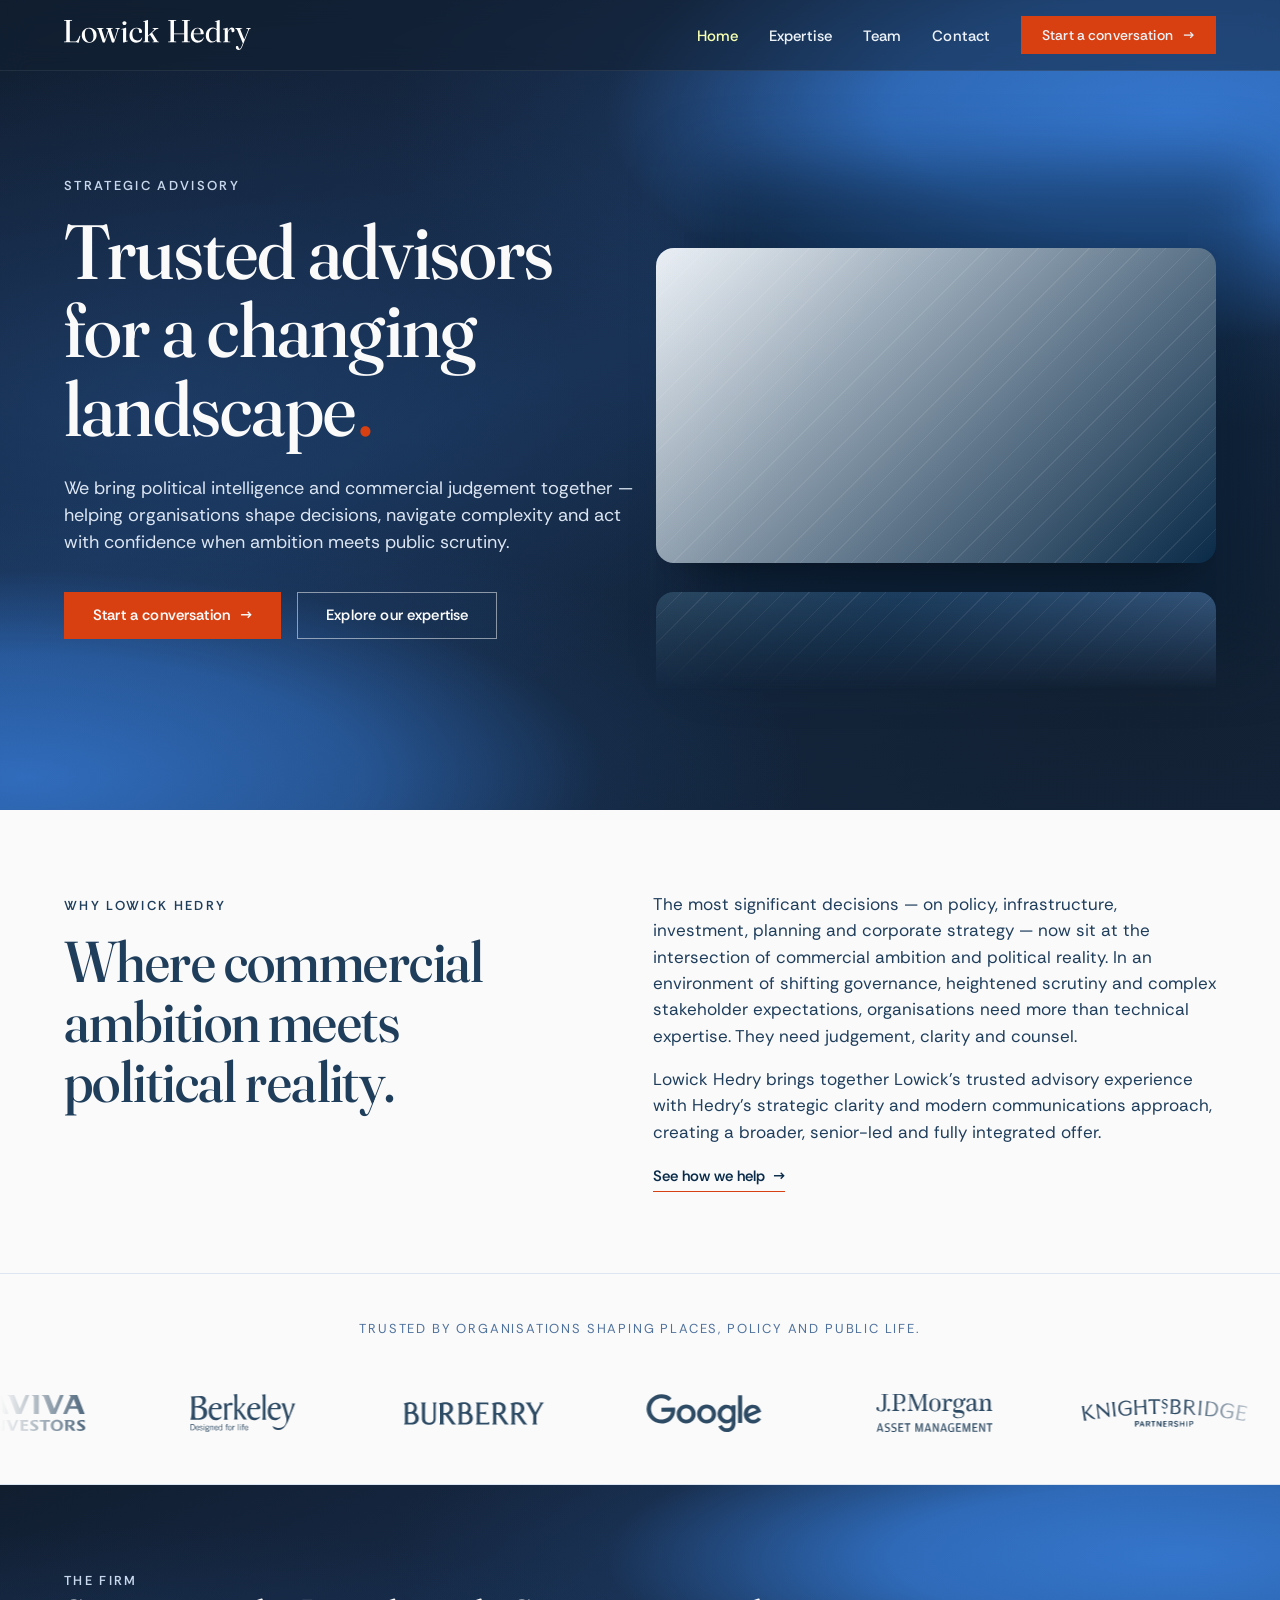
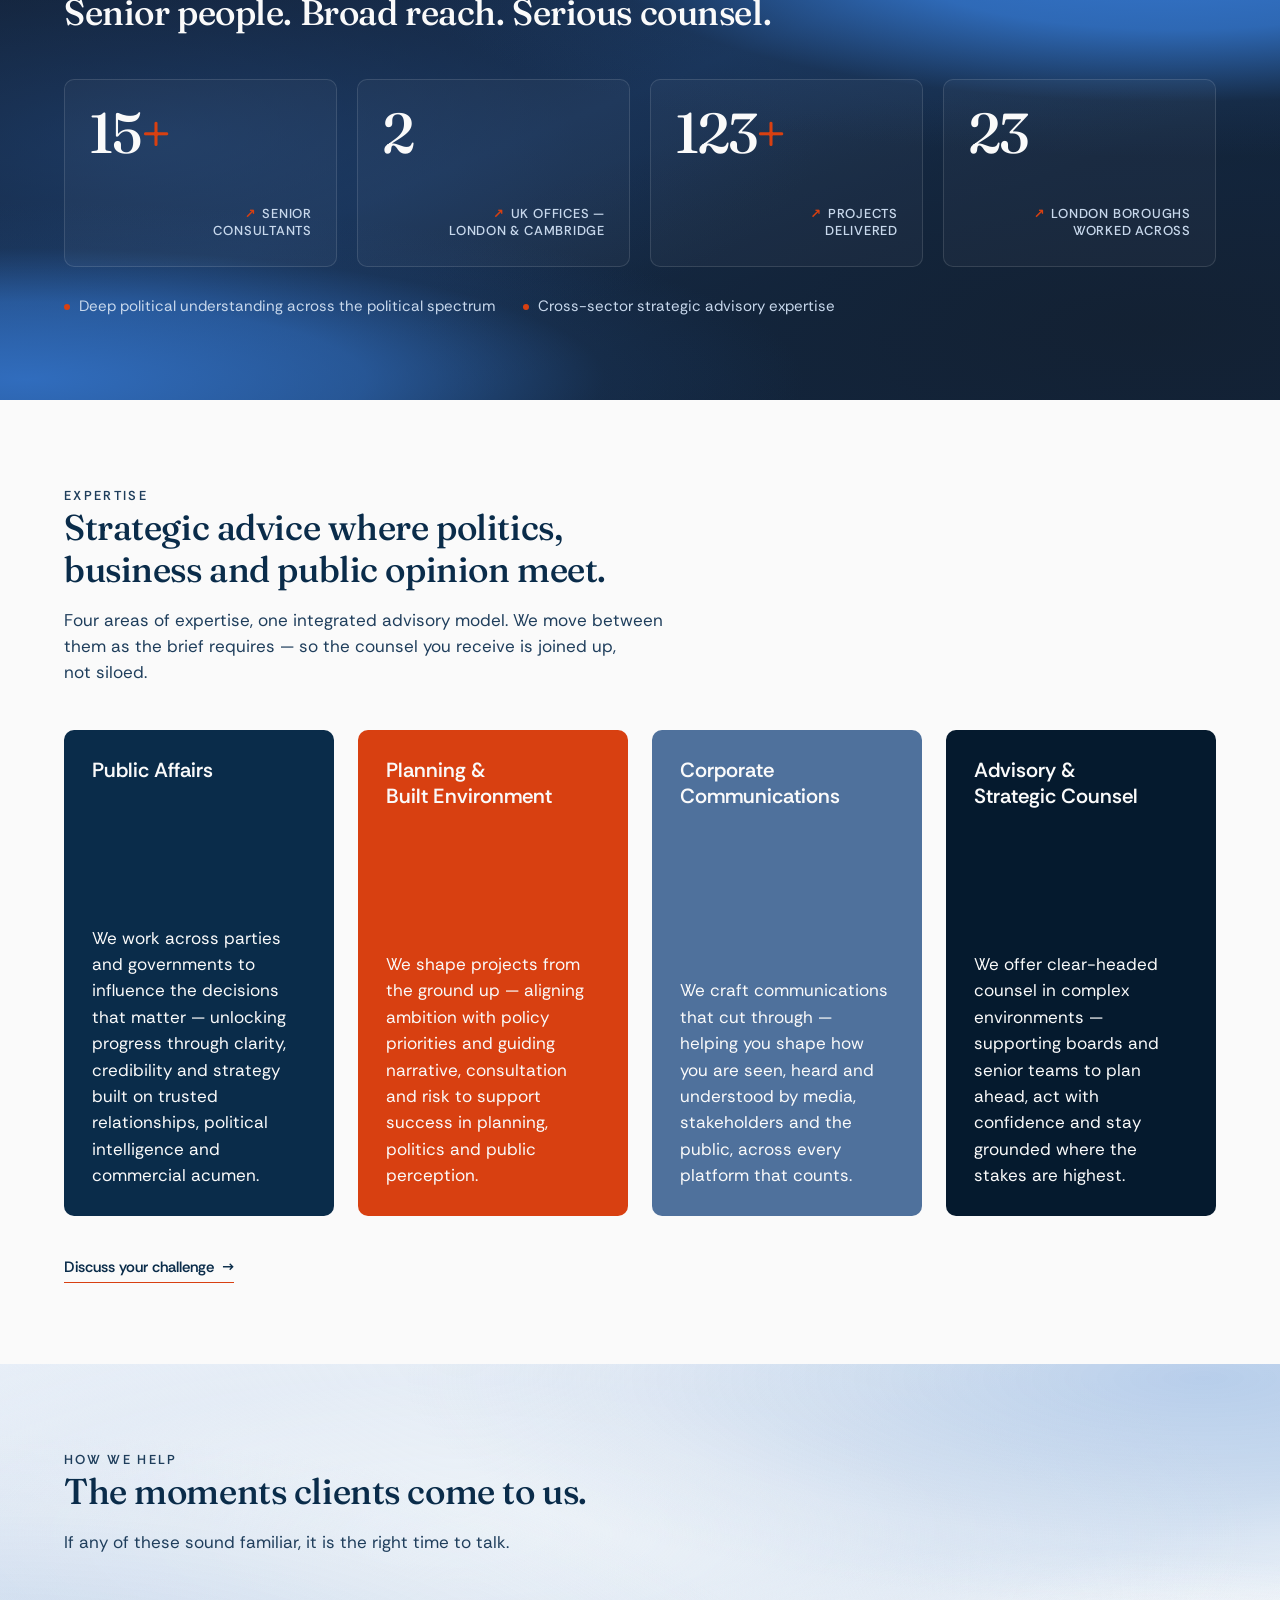
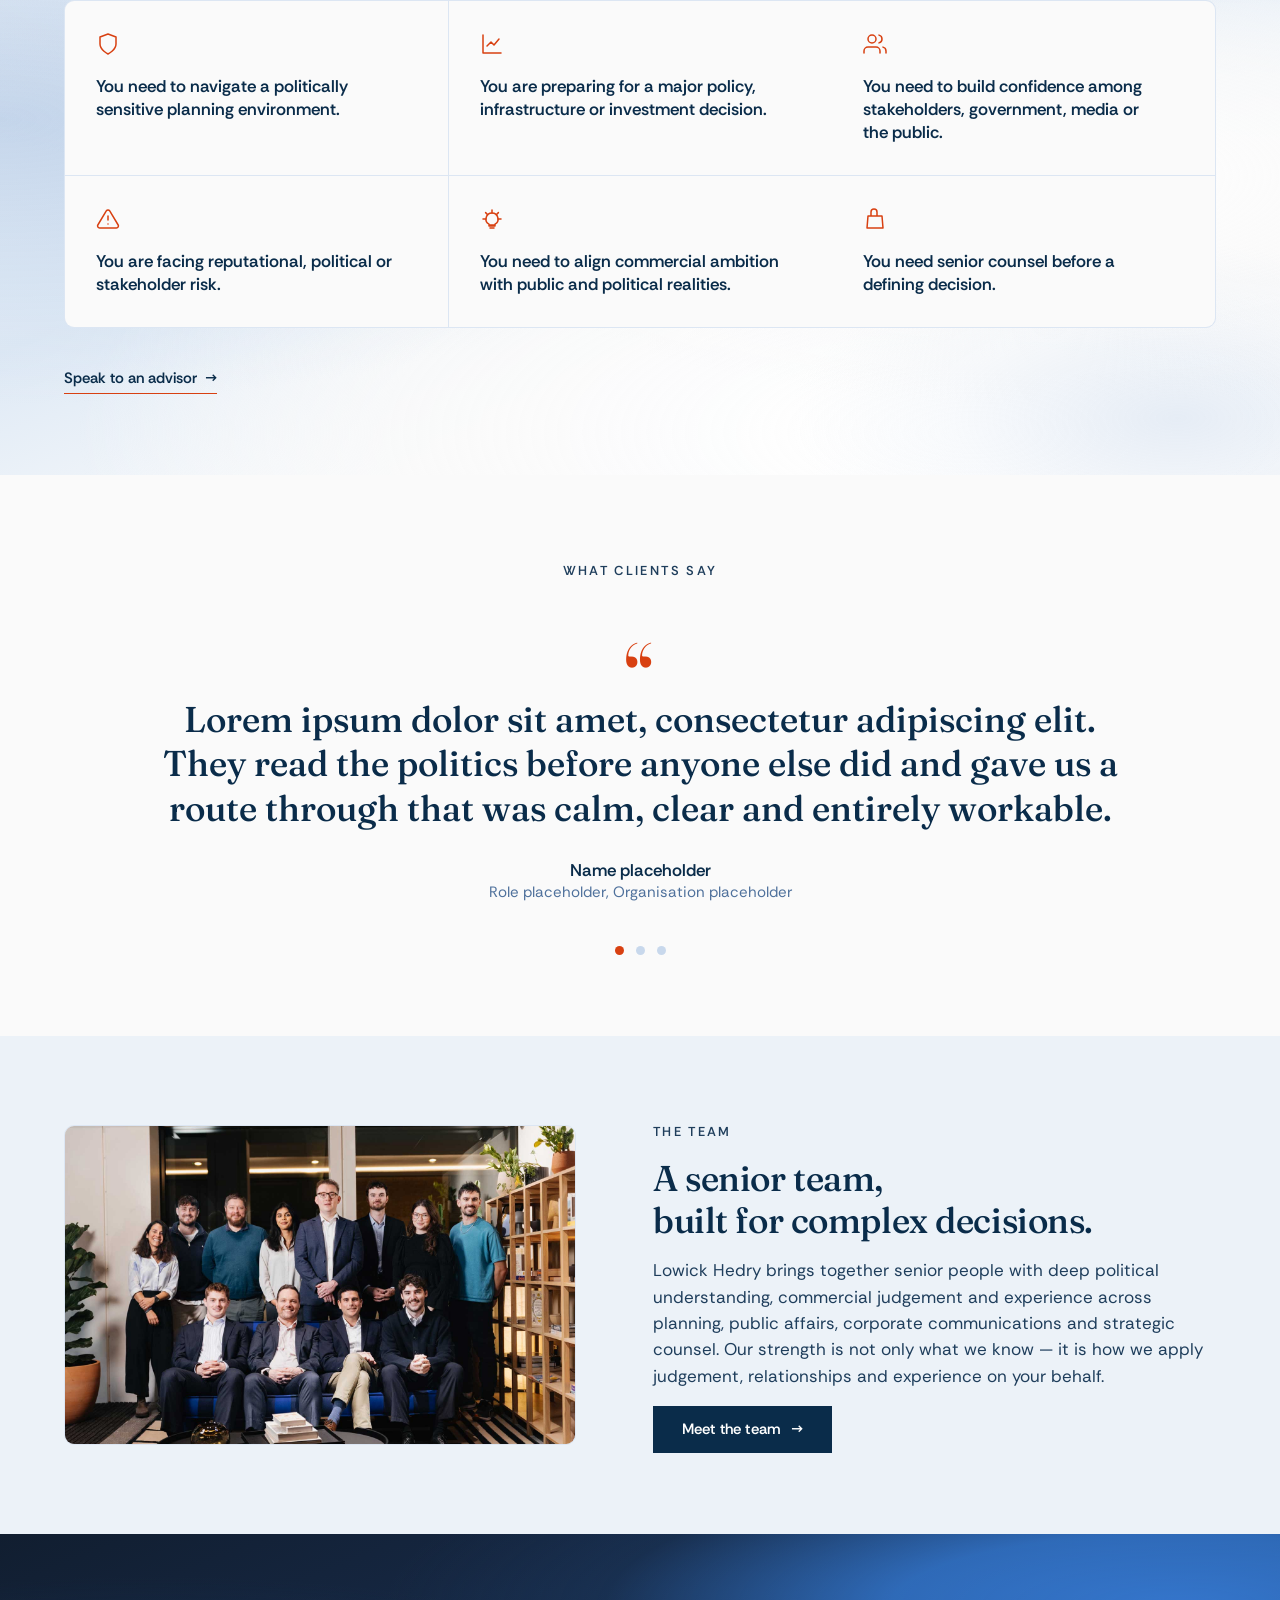
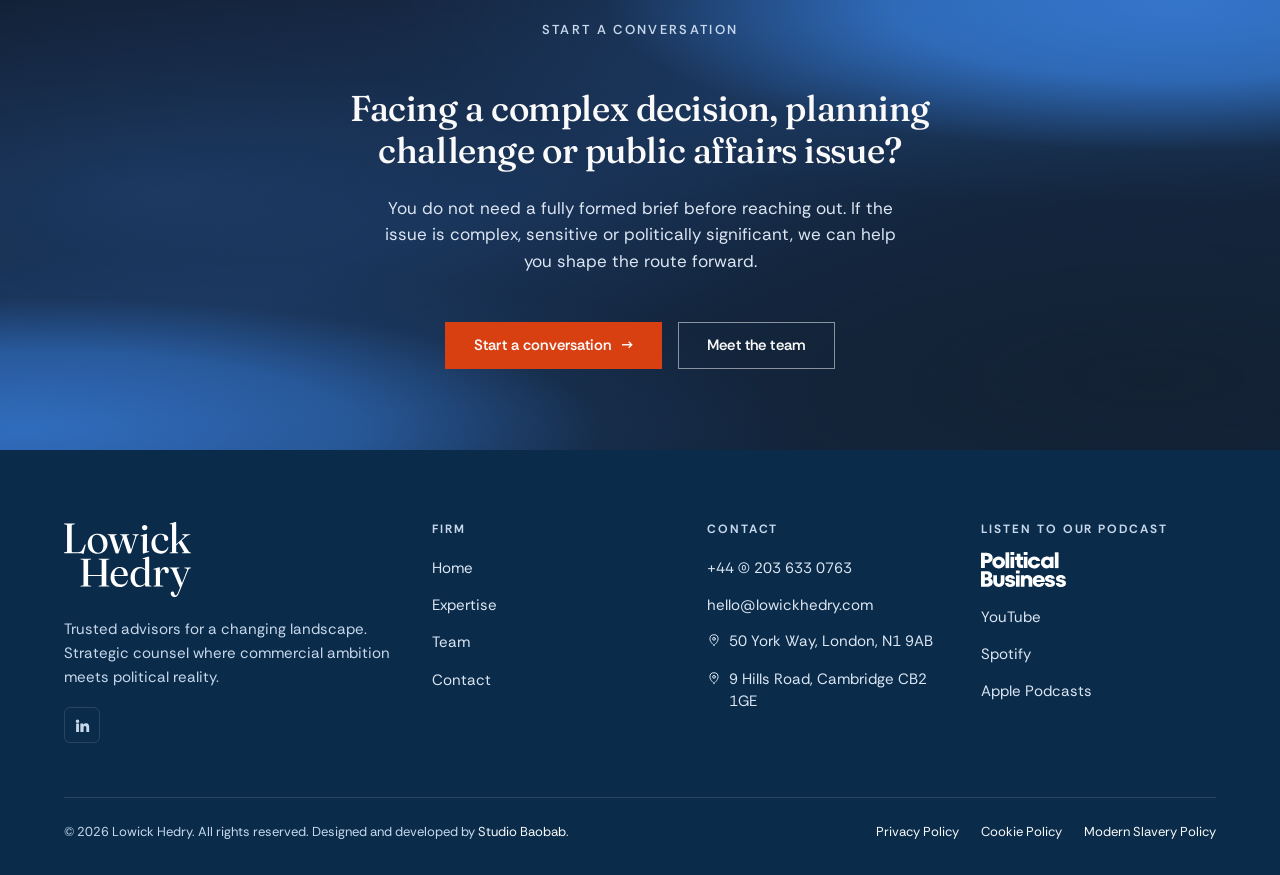
==== commit d8c33bf0: "logo replacements" ====
--- a/index.html
+++ b/index.html
@@ -18,7 +18,7 @@
   <header class="site-header on-dark" id="siteHeader">
     <div class="nav site-chrome-wrap">
       <a class="brand" href="index.html" aria-label="Lowick Hedry — home">
-        <img src="assets/logos/lowick-hedry-logo-landscape-negative-reddot.svg" alt="Lowick Hedry">
+        <img src="assets/logos/lowick-hedry-logo-landscape-negative.svg" alt="Lowick Hedry">
       </a>
       <button class="nav-toggle" id="navToggle" aria-label="Open menu" aria-expanded="false" aria-controls="navLinks">
         <svg viewBox="0 0 24 24" fill="none" stroke="currentColor" stroke-width="1.8" stroke-linecap="round"><path d="M4 7h16M4 12h16M4 17h16"/></svg>
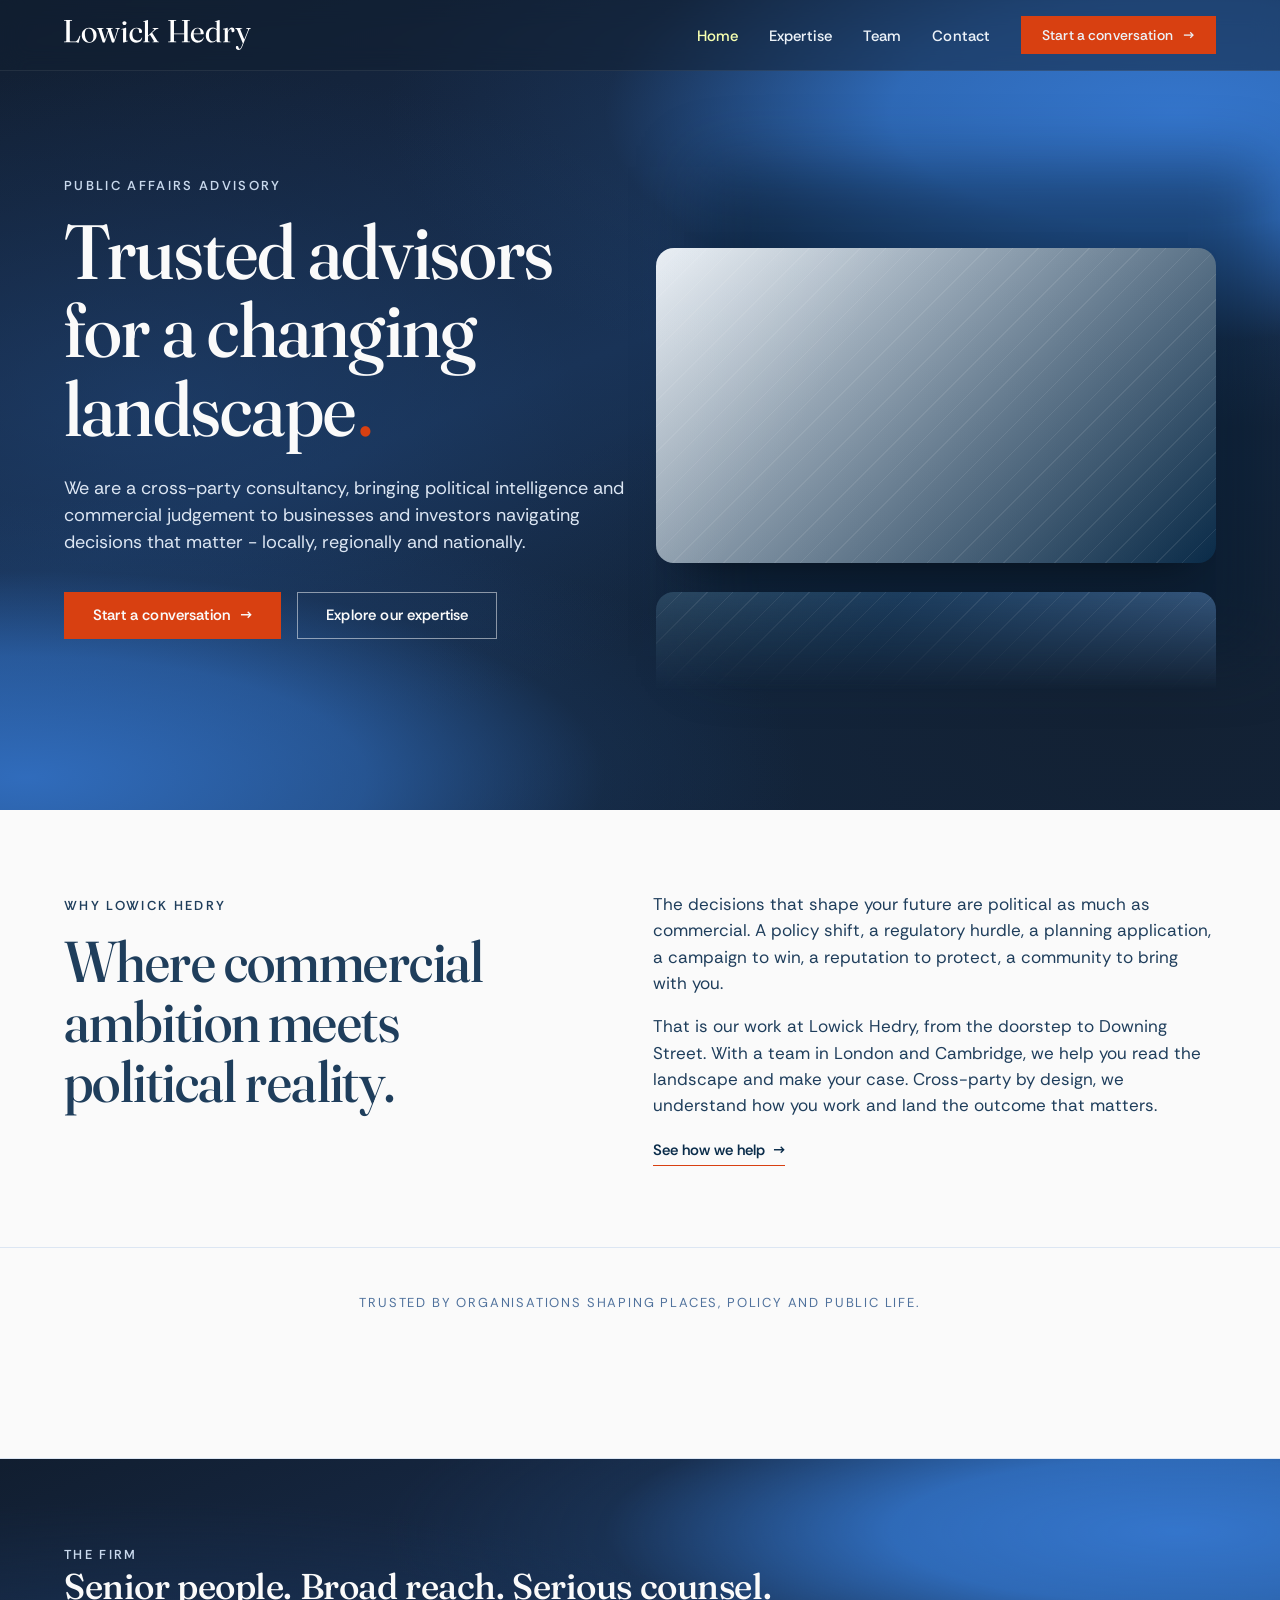
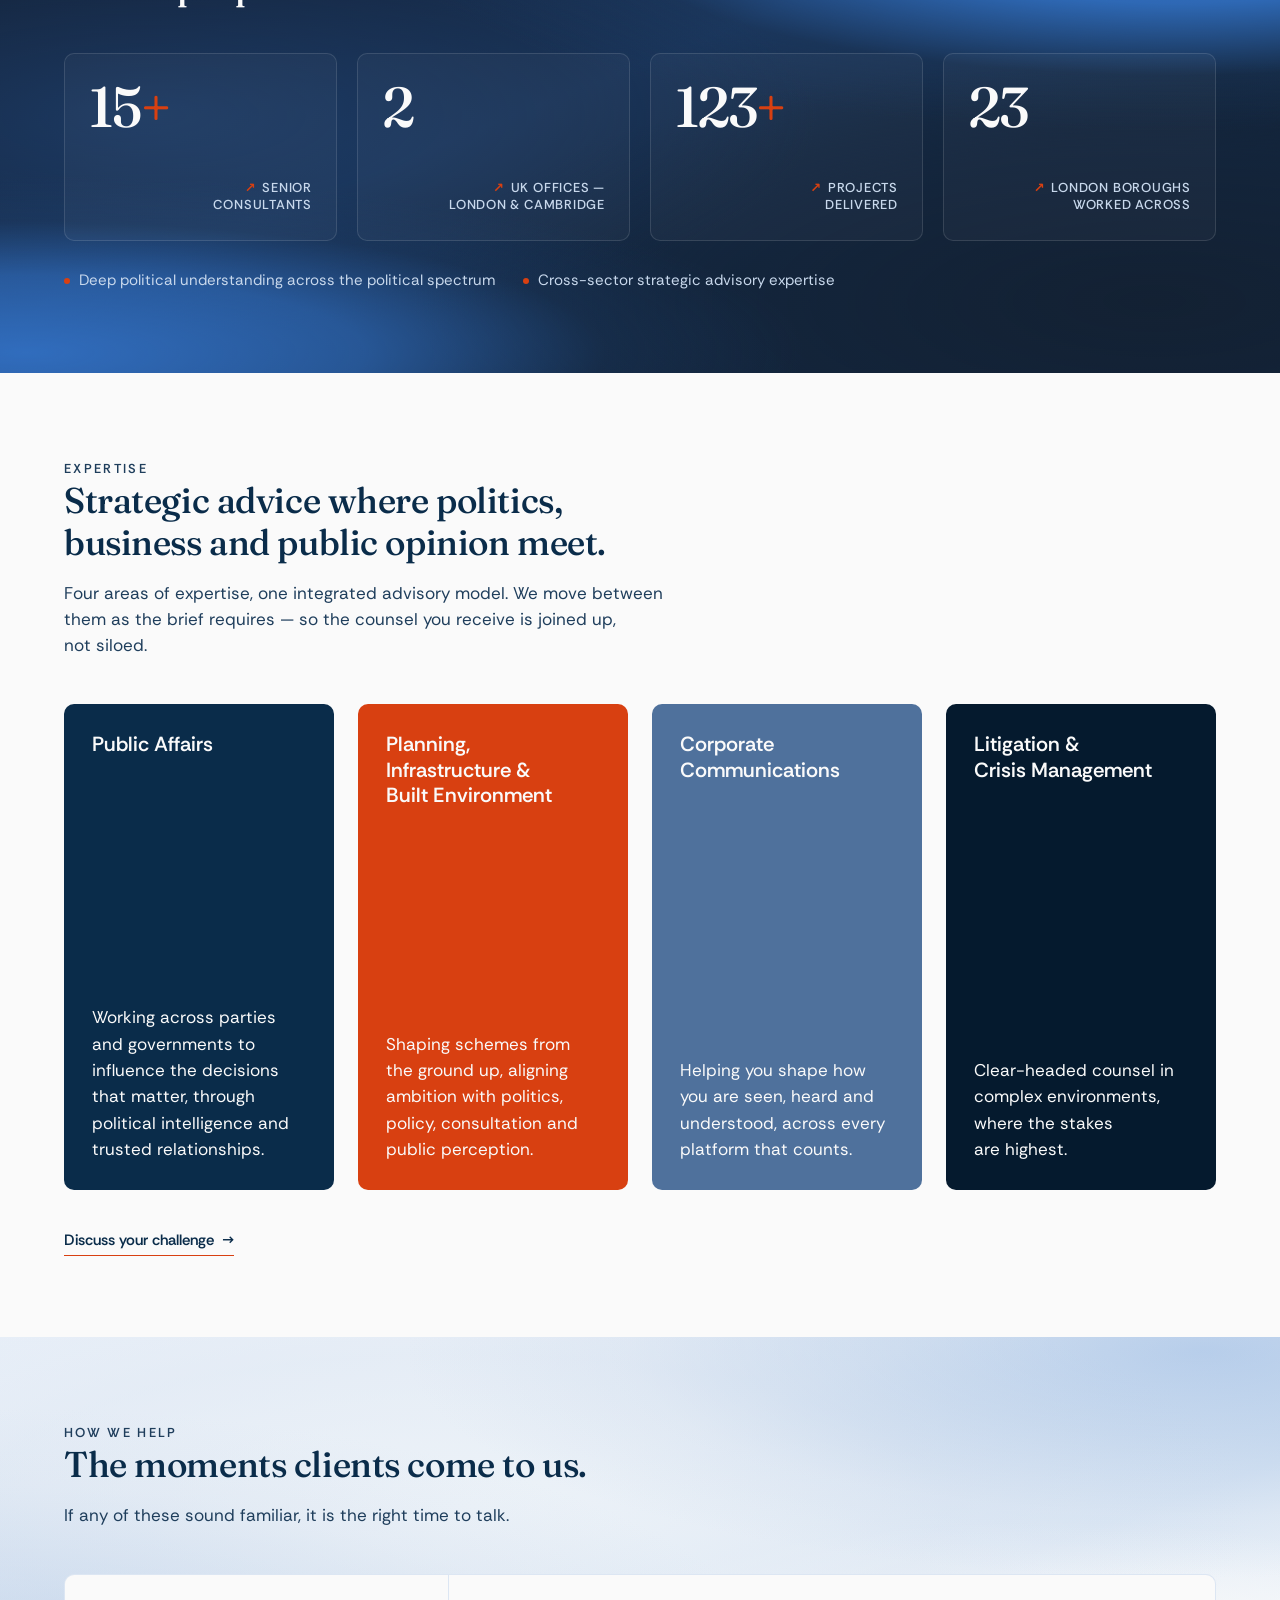
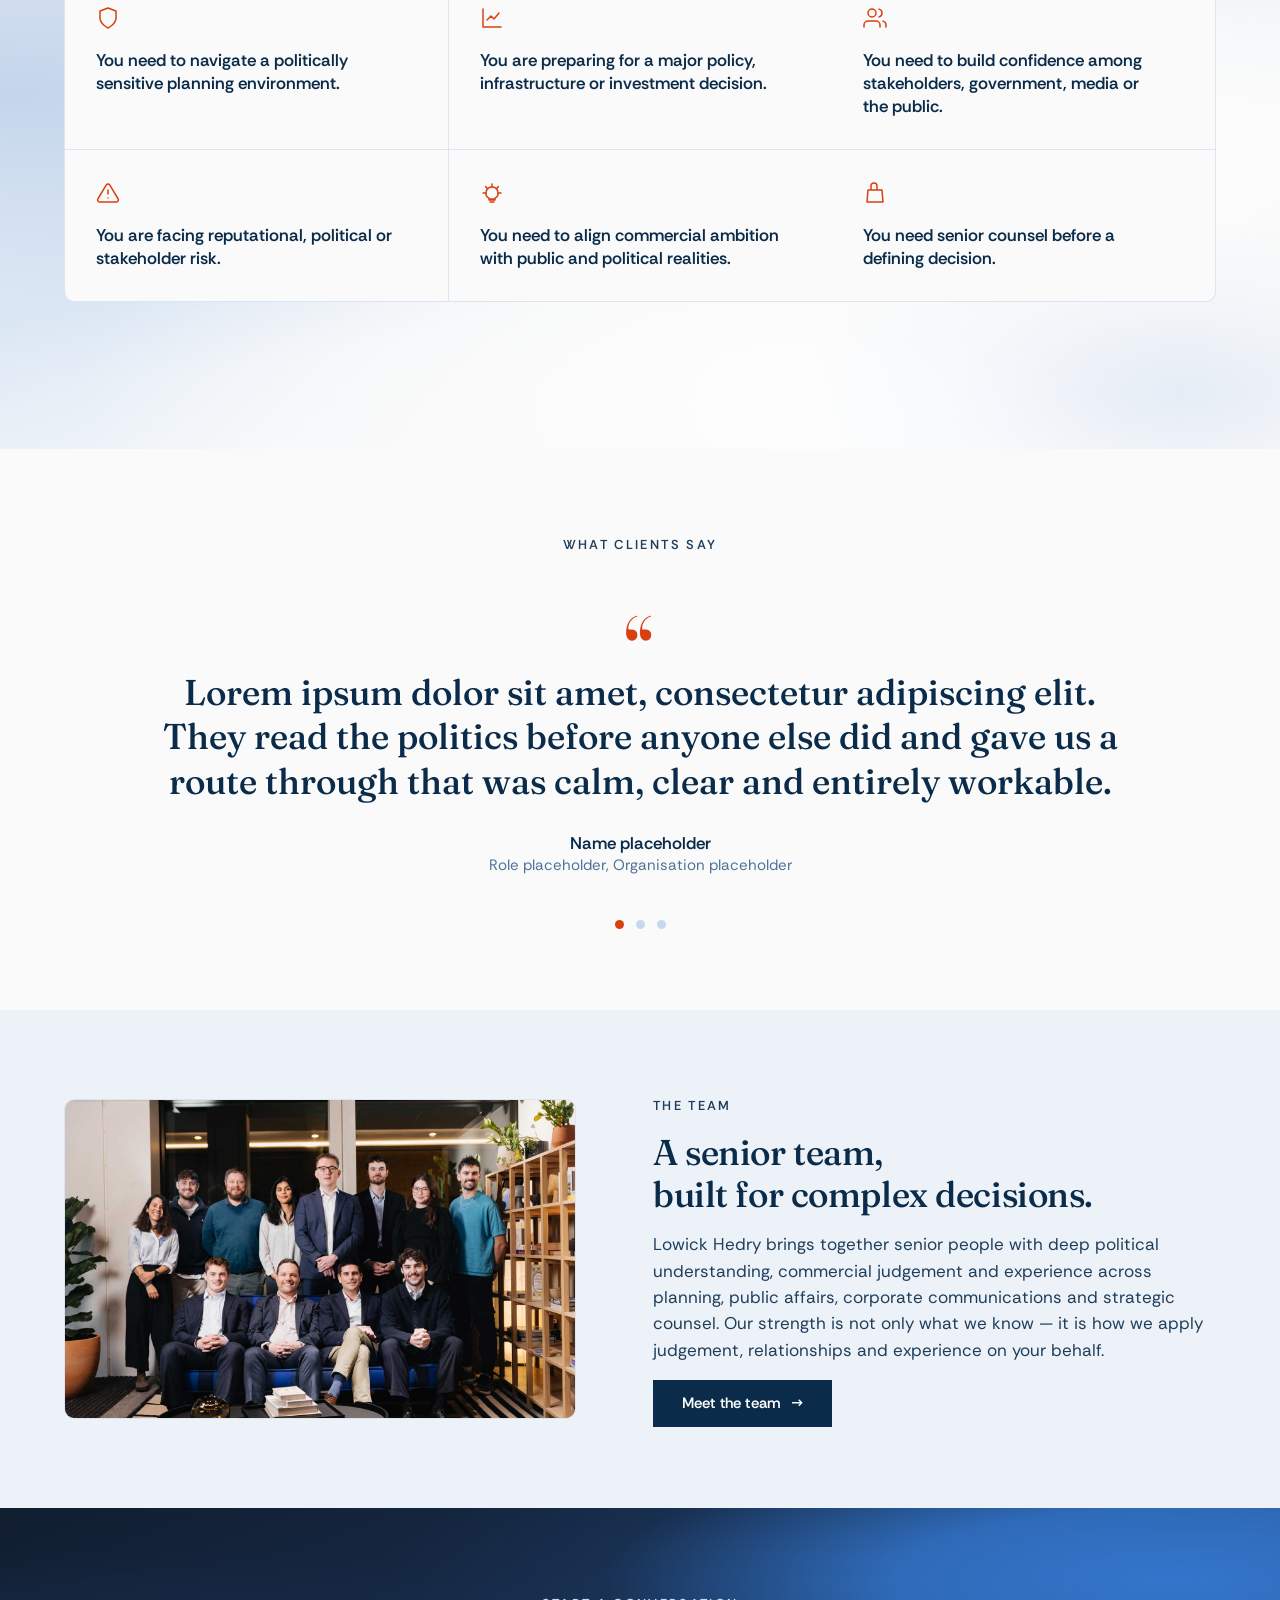
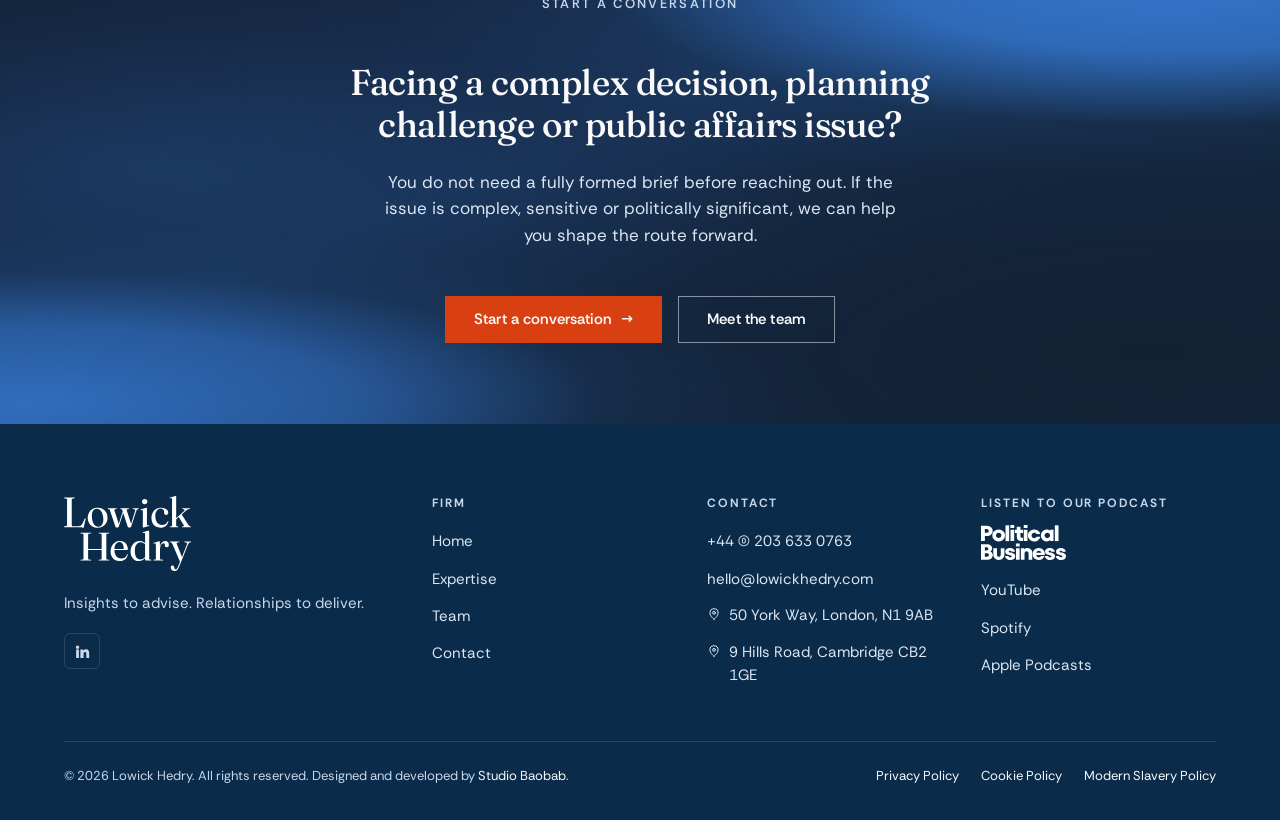
==== commit c1ac1e58: "copy updates" ====
--- a/index.html
+++ b/index.html
@@ -39,9 +39,9 @@
     <section class="theme-dark hero">
       <div class="wrap hero-grid">
         <div class="hero-copy">
-          <p class="eyebrow reveal">Strategic advisory</p>
+          <p class="eyebrow reveal">Public Affairs Advisory</p>
           <h1 class="reveal d1">Trusted advisors for a changing landscape<span class="dot">.</span></h1>
-          <p class="lead reveal d2">We bring political intelligence and commercial judgement together — helping organisations shape decisions, navigate complexity and act with confidence when ambition meets public scrutiny.</p>
+          <p class="lead reveal d2">We are a cross-party consultancy, bringing political intelligence and commercial judgement to businesses and investors navigating decisions that matter - locally, regionally and nationally.</p>
           <div class="cta-row reveal d3">
             <a class="btn btn-signal" href="contact.html">Start a conversation <span class="arrow" aria-hidden="true">&rarr;</span></a>
             <a class="btn btn-on-dark" href="#expertise">Explore our expertise</a>
@@ -86,8 +86,8 @@
             <p class="display">Where commercial ambition meets political reality.</p>
           </div>
           <div class="reveal d1">
-            <p>The most significant decisions — on policy, infrastructure, investment, planning and corporate strategy — now sit at the intersection of commercial ambition and political reality. In an environment of shifting governance, heightened scrutiny and complex stakeholder expectations, organisations need more than technical expertise. They need judgement, clarity and counsel.</p>
-            <p>Lowick Hedry brings together Lowick’s trusted advisory experience with Hedry’s strategic clarity and modern communications approach, creating a broader, senior-led and fully integrated offer.</p>
+            <p>The decisions that shape your future are political as much as commercial. A policy shift, a regulatory hurdle, a planning application, a campaign to win, a reputation to protect, a community to bring with you.</p>
+            <p>That is our work at Lowick Hedry, from the doorstep to Downing Street. With a team in London and Cambridge, we help you read the landscape and make your case. Cross-party by design, we understand how you work and land the outcome that matters.</p>
             <p><a class="link-arrow" href="#expertise">See how we help <span aria-hidden="true">&rarr;</span></a></p>
           </div>
         </div>
@@ -175,25 +175,25 @@
             <span class="num">01</span>
             <span class="rule" aria-hidden="true"></span>
             <h3>Public Affairs</h3>
-            <p>We work across parties and governments to influence the decisions that matter — unlocking progress through clarity, credibility and strategy built on trusted relationships, political intelligence and commercial acumen.</p>
+            <p>Working across parties and governments to influence the decisions that matter, through political intelligence and trusted relationships.</p>
           </article>
           <article class="service-card reveal d1">
             <span class="num">02</span>
             <span class="rule" aria-hidden="true"></span>
-            <h3>Planning &amp; Built Environment</h3>
-            <p>We shape projects from the ground up — aligning ambition with policy priorities and guiding narrative, consultation and risk to support success in planning, politics and public perception.</p>
+            <h3>Planning, Infrastructure &amp; Built Environment</h3>
+            <p>Shaping schemes from the ground up, aligning ambition with politics, policy, consultation and public perception.</p>
           </article>
           <article class="service-card reveal d2">
             <span class="num">03</span>
             <span class="rule" aria-hidden="true"></span>
             <h3>Corporate Communications</h3>
-            <p>We craft communications that cut through — helping you shape how you are seen, heard and understood by media, stakeholders and the public, across every platform that counts.</p>
+            <p>Helping you shape how you are seen, heard and understood, across every platform that counts.</p>
           </article>
           <article class="service-card reveal d3">
             <span class="num">04</span>
             <span class="rule" aria-hidden="true"></span>
-            <h3>Advisory &amp; Strategic Counsel</h3>
-            <p>We offer clear-headed counsel in complex environments — supporting boards and senior teams to plan ahead, act with confidence and stay grounded where the stakes are highest.</p>
+            <h3>Litigation & Crisis Management</h3>
+            <p>Clear-headed counsel in complex environments, where the stakes are highest.</p>
           </article>
         </div>
         <div class="reveal d2" style="margin-top:36px;">
@@ -320,7 +320,7 @@
       <div class="footer-top">
         <div class="footer-brand">
           <img src="assets/logos/lowick-hedry-logo-portrait-negative.svg" alt="Lowick Hedry">
-          <p>Trusted advisors for a changing landscape. Strategic counsel where commercial ambition meets political reality.</p>
+          <p>Insights to advise. Relationships to deliver.</p>
           <div class="footer-social" style="margin-top:18px;">
             <a href="#" aria-label="LinkedIn" title="LinkedIn"><svg viewBox="0 0 24 24" fill="currentColor"><path d="M4.98 3.5a2.5 2.5 0 1 1 0 5 2.5 2.5 0 0 1 0-5ZM3 9h4v12H3V9Zm6 0h3.8v1.7h.05c.53-1 1.83-2.05 3.77-2.05 4.03 0 4.78 2.65 4.78 6.1V21h-4v-5.4c0-1.3 0-2.95-1.8-2.95-1.8 0-2.08 1.4-2.08 2.85V21H9V9Z"/></svg></a>
           </div>
--- a/css/lowick-hedry.css
+++ b/css/lowick-hedry.css
@@ -940,6 +940,7 @@
 }
 .profile .bio { font-size: var(--fs-body-sm); color: var(--ink-soft); line-height: 1.6; margin: 0; }
 .profile .tags { display: flex; flex-wrap: wrap; gap: 8px; }
+.wider-team .profile .tag-chip { background: #fff; }
 .profile .socials { display: flex; gap: 12px; margin-top: 2px; }
 .profile .socials a {
   width: 34px; height: 34px;
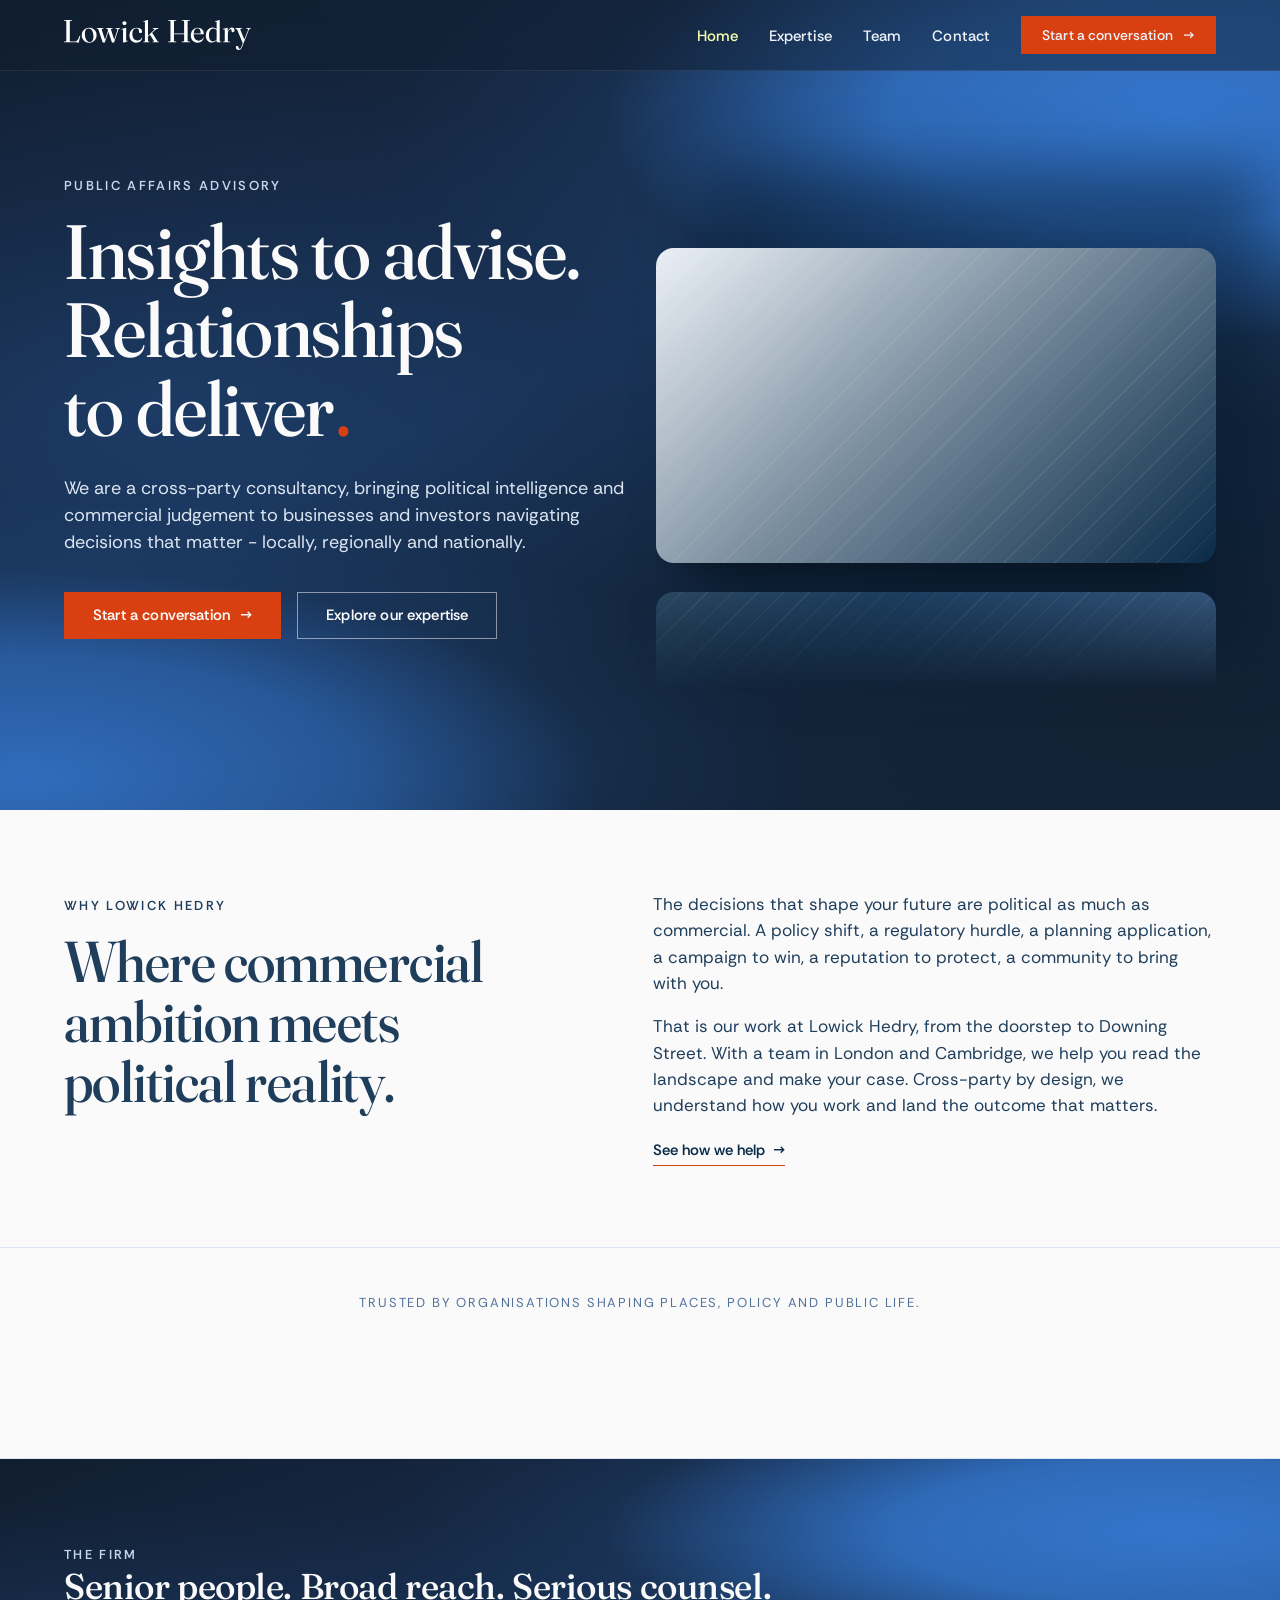
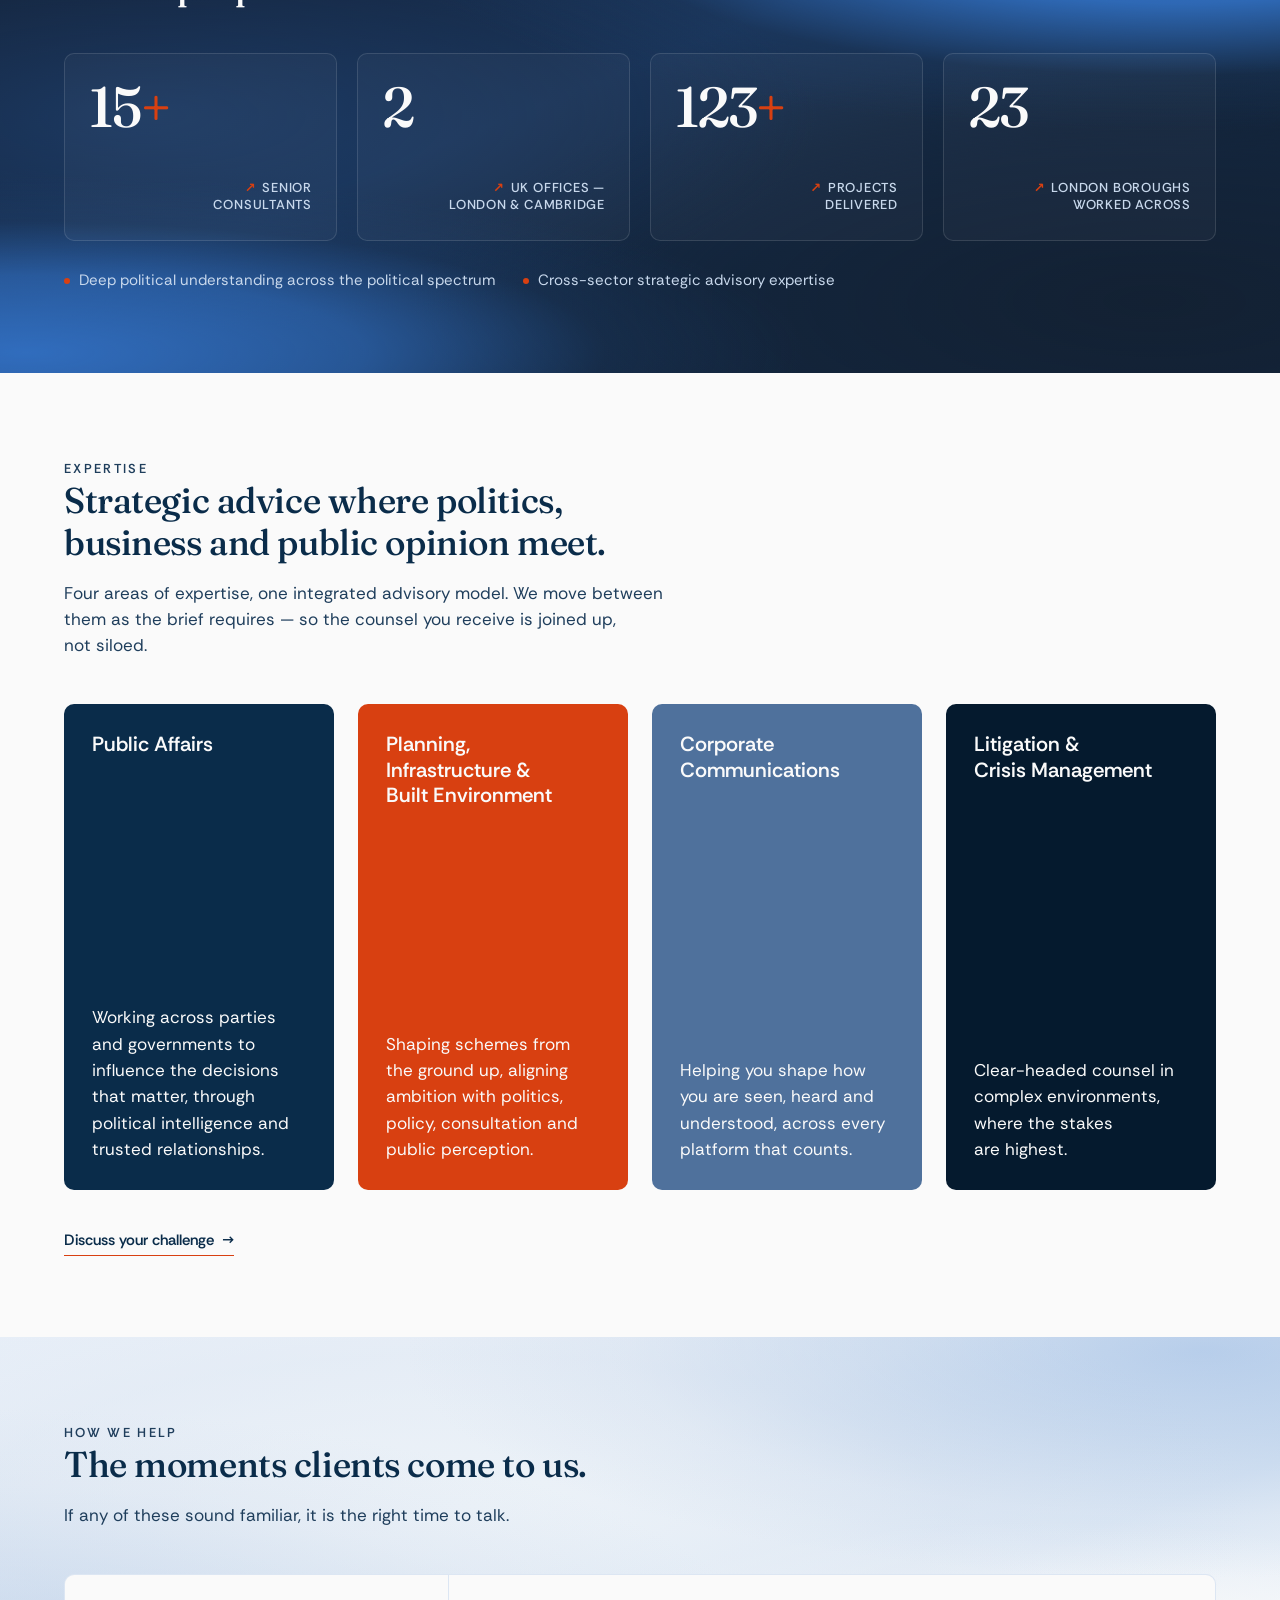
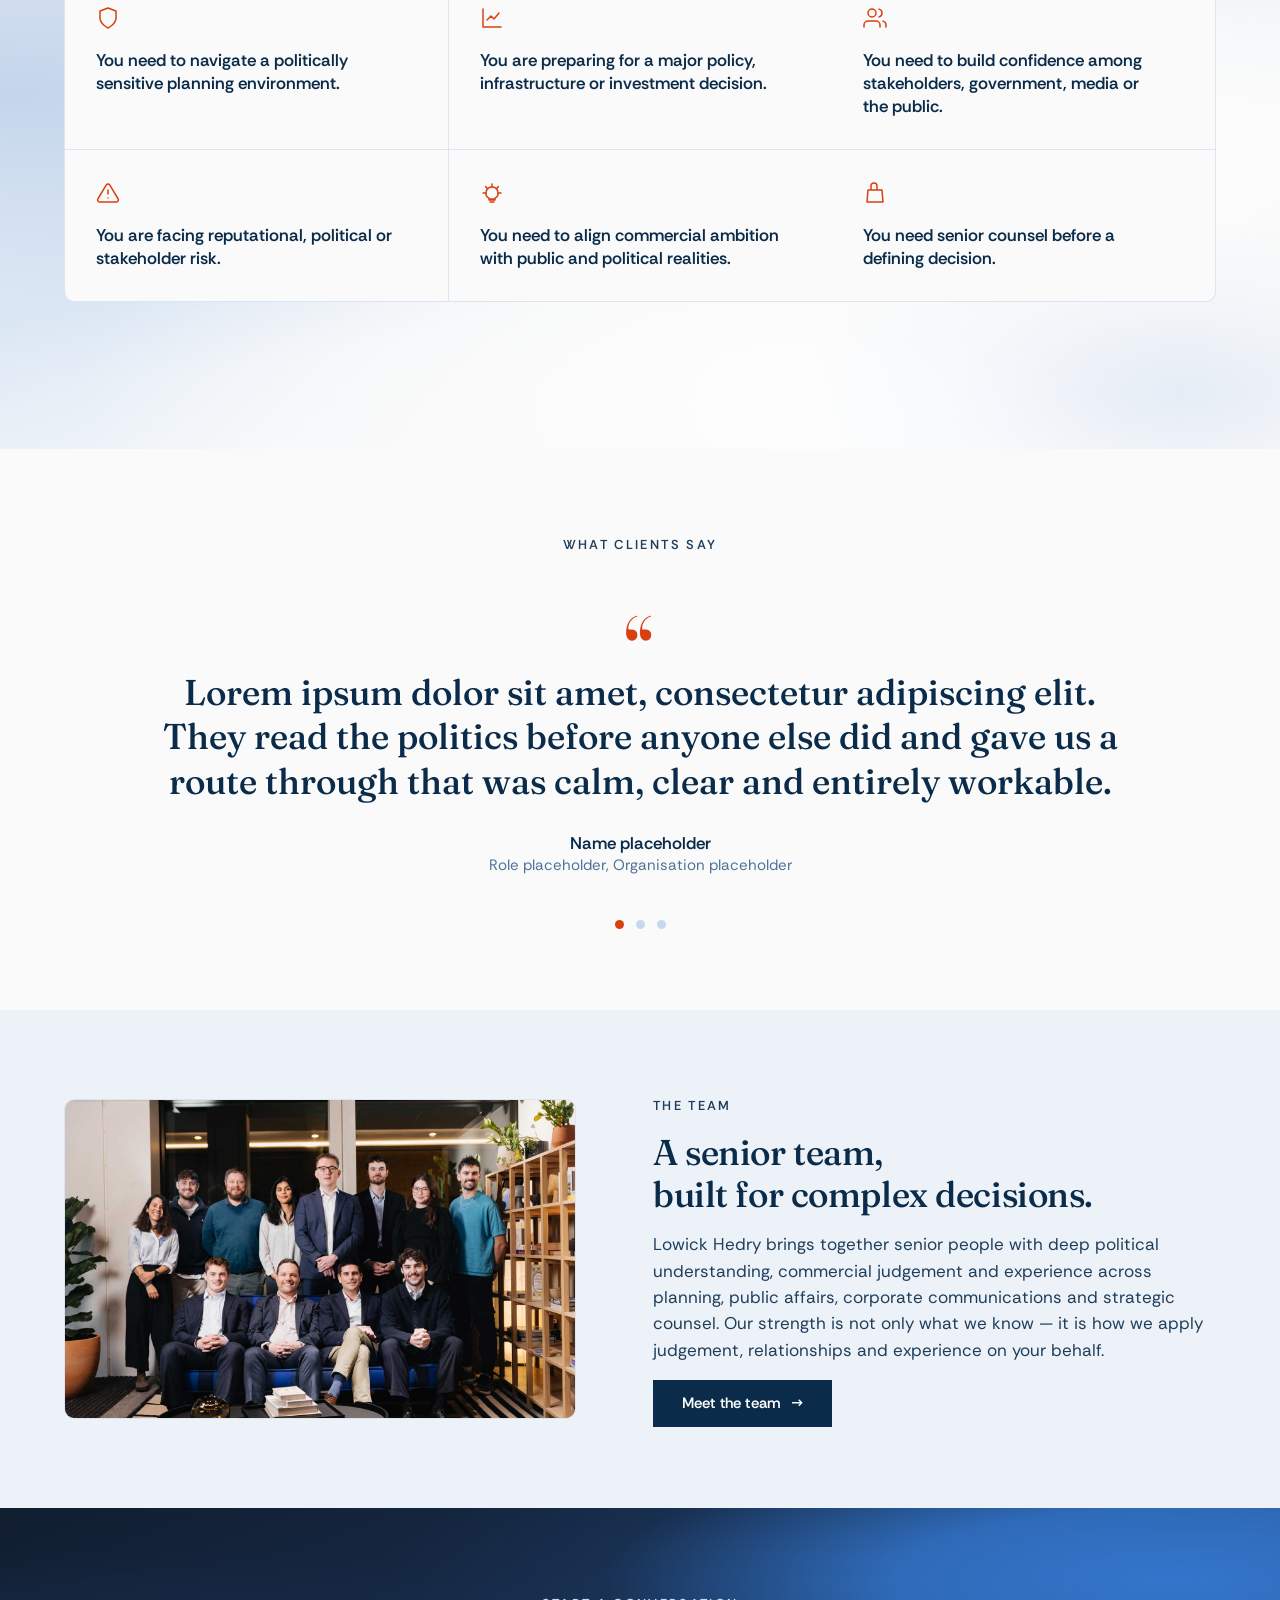
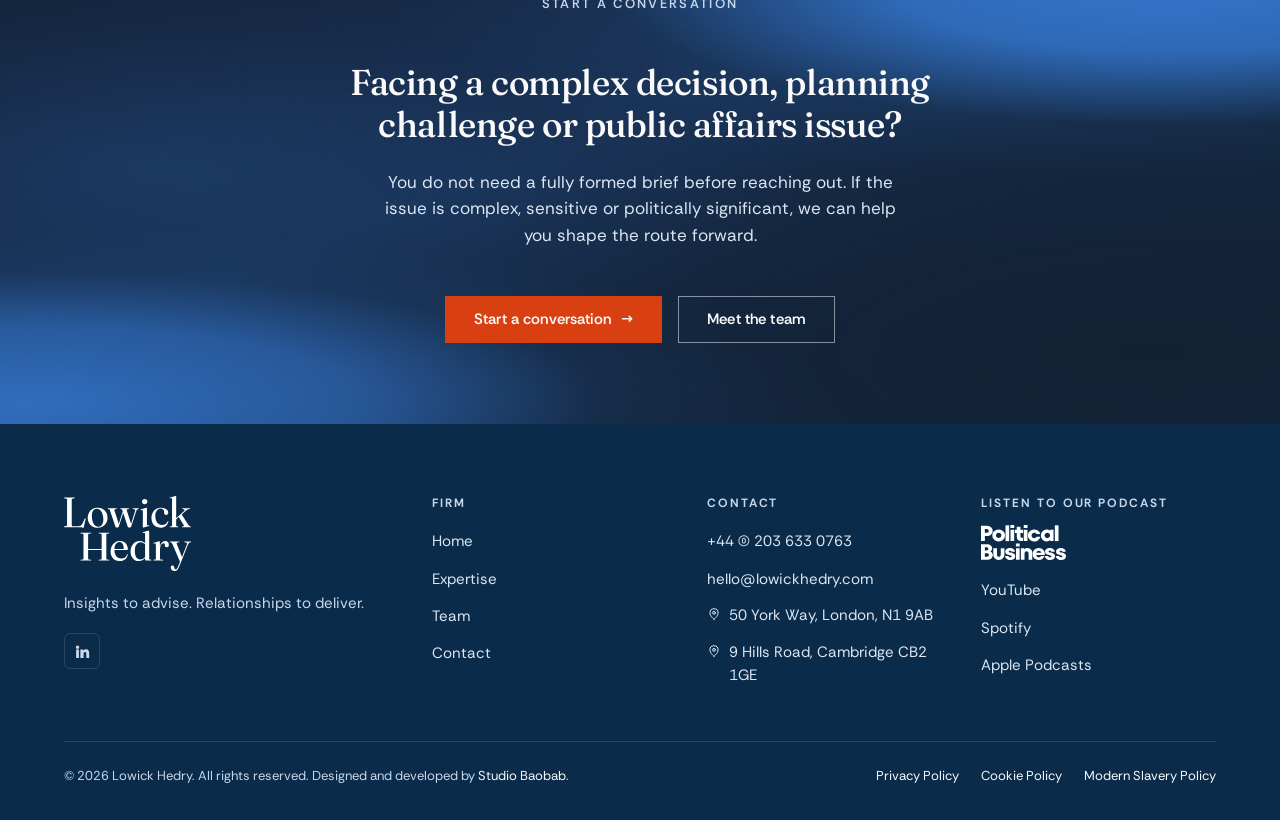
==== commit 728521a8: "tagline update" ====
--- a/index.html
+++ b/index.html
@@ -40,7 +40,8 @@
       <div class="wrap hero-grid">
         <div class="hero-copy">
           <p class="eyebrow reveal">Public Affairs Advisory</p>
-          <h1 class="reveal d1">Trusted advisors for a changing landscape<span class="dot">.</span></h1>
+          <h1 class="reveal d1">Insights to advise. 
+Relationships to deliver<span class="dot">.</span></h1>
           <p class="lead reveal d2">We are a cross-party consultancy, bringing political intelligence and commercial judgement to businesses and investors navigating decisions that matter - locally, regionally and nationally.</p>
           <div class="cta-row reveal d3">
             <a class="btn btn-signal" href="contact.html">Start a conversation <span class="arrow" aria-hidden="true">&rarr;</span></a>
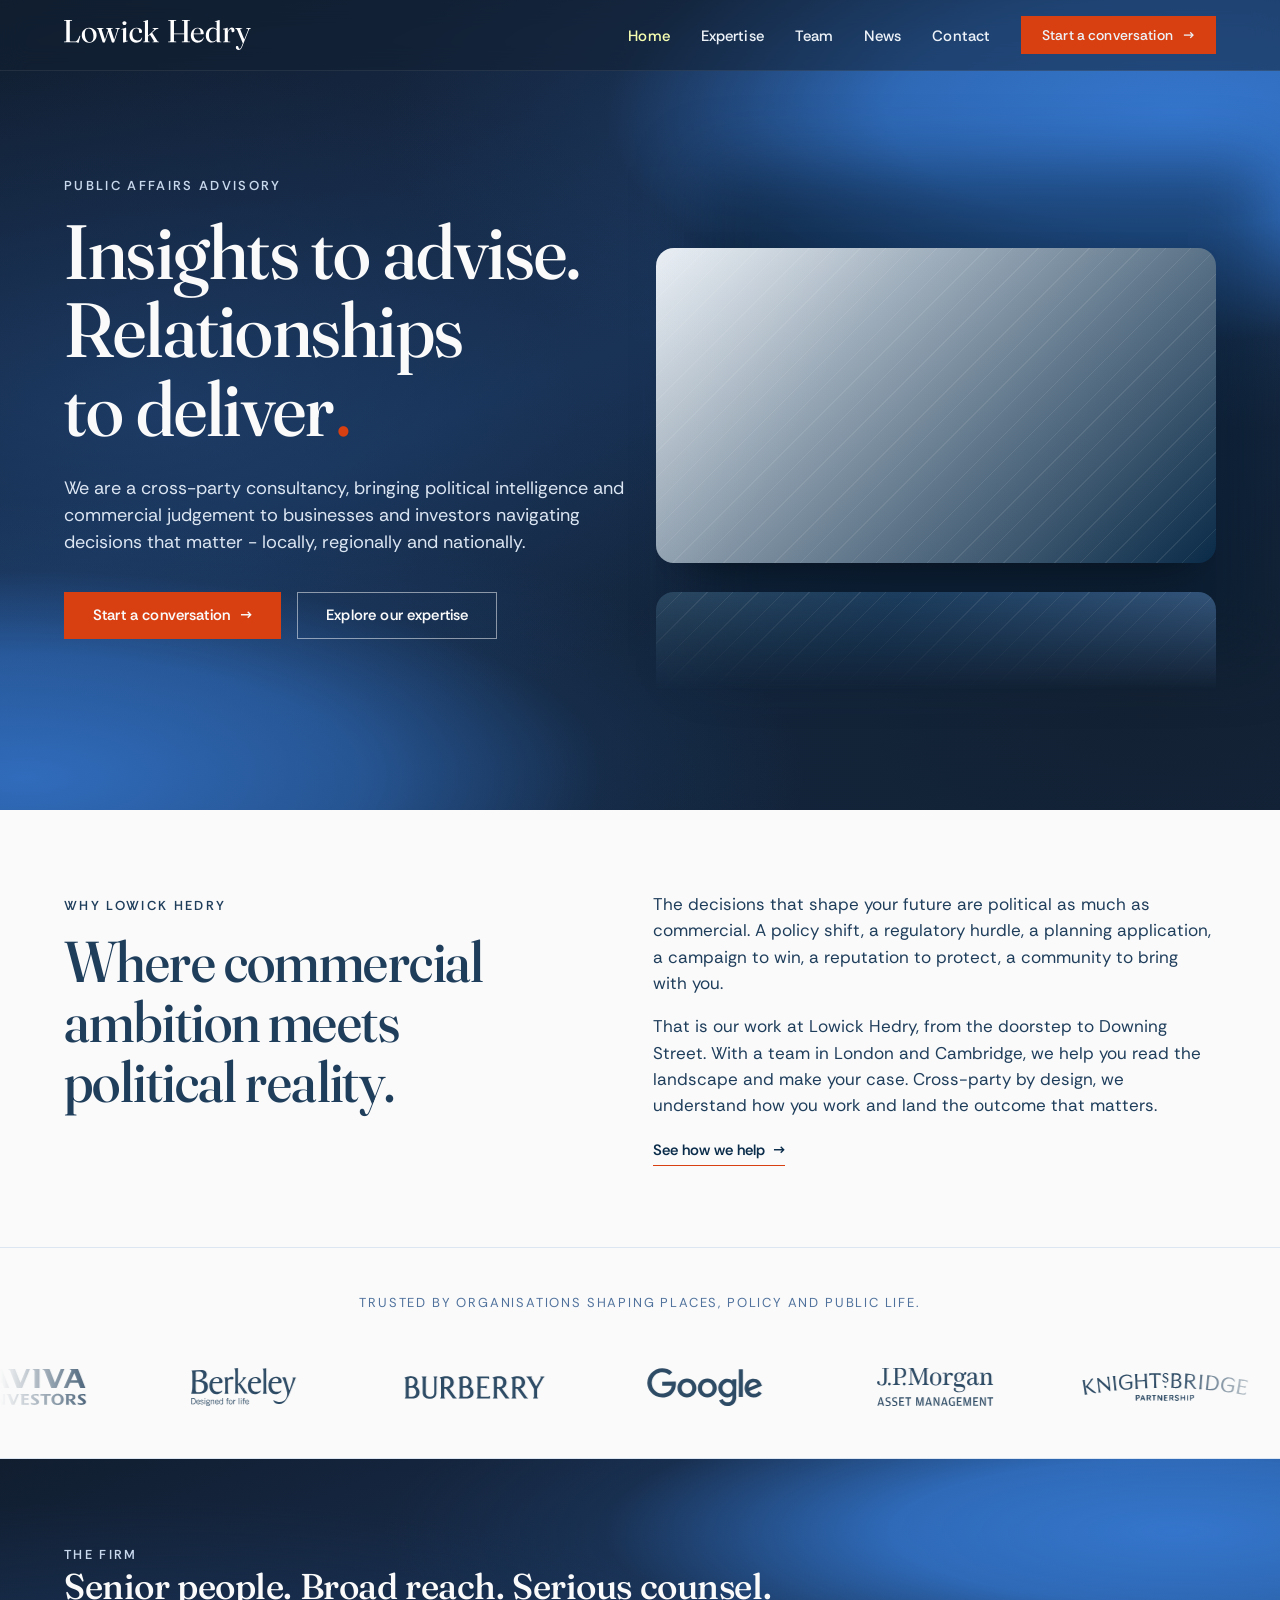
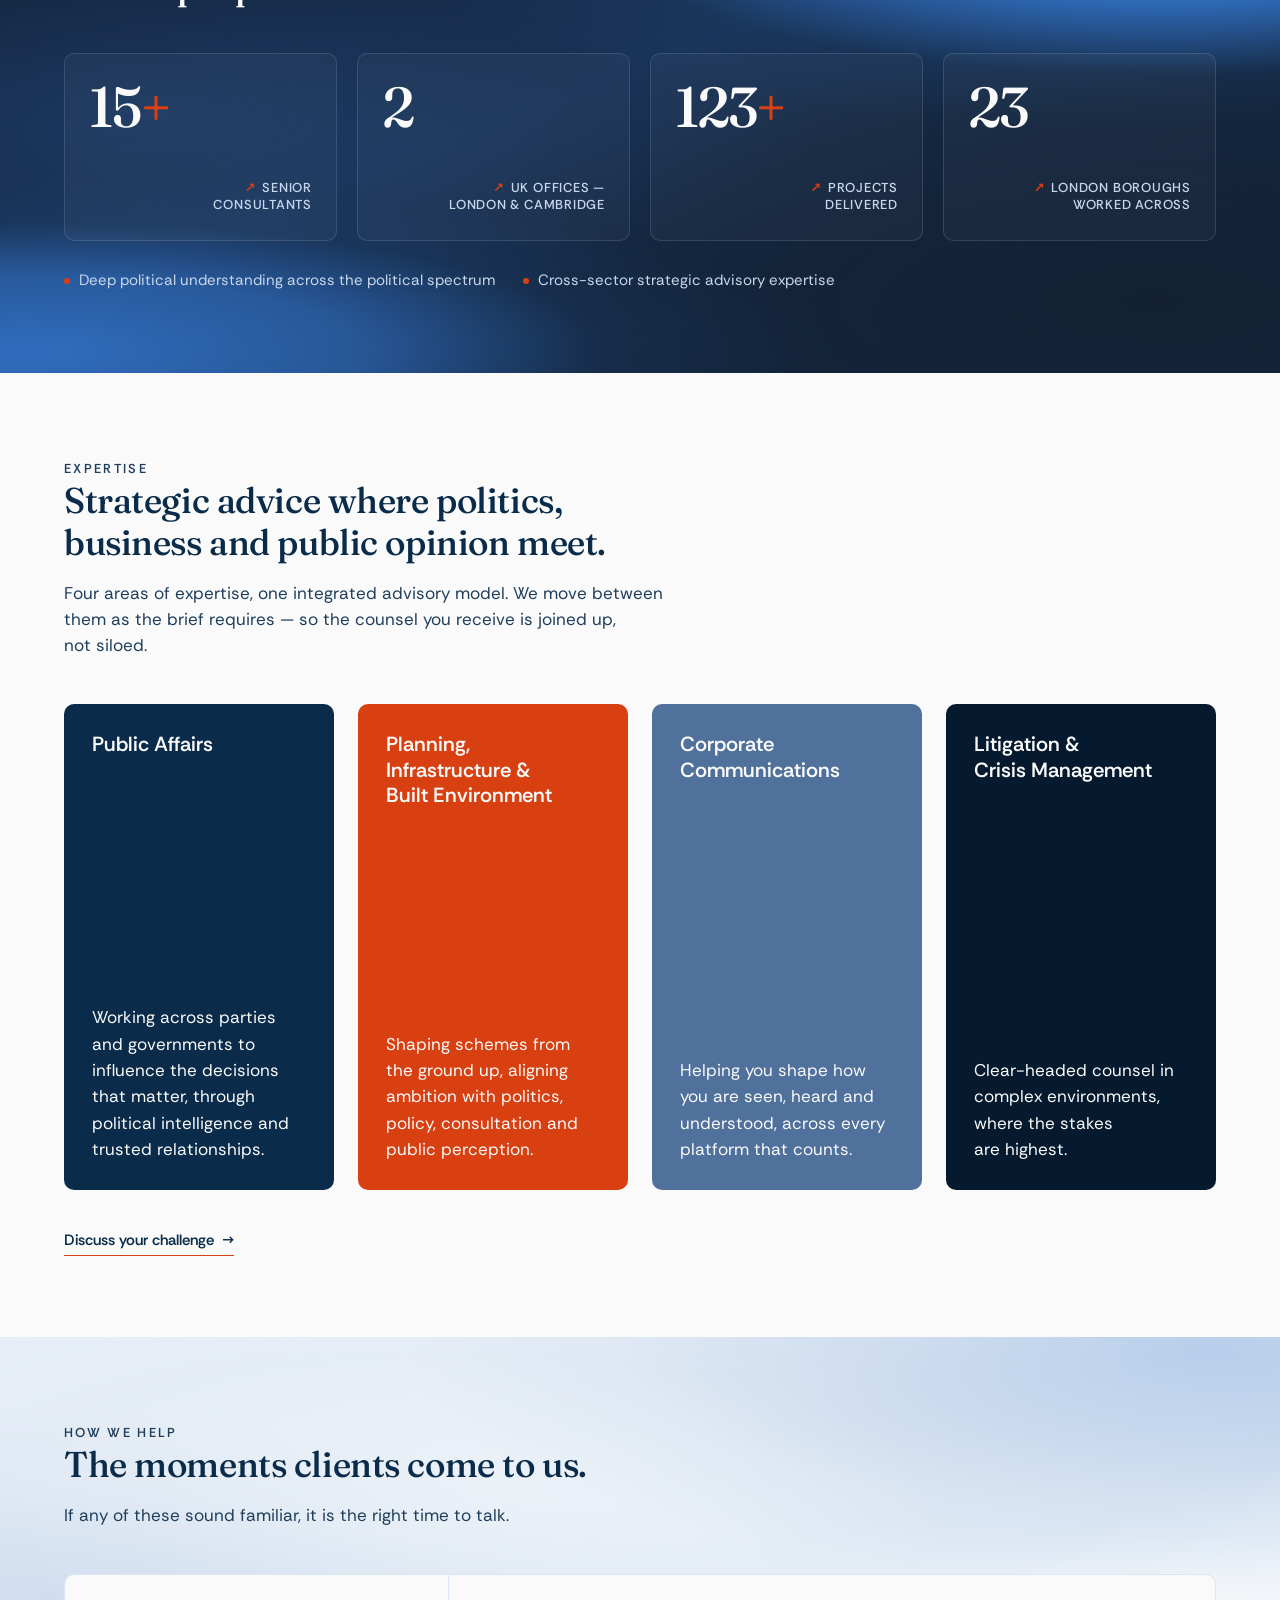
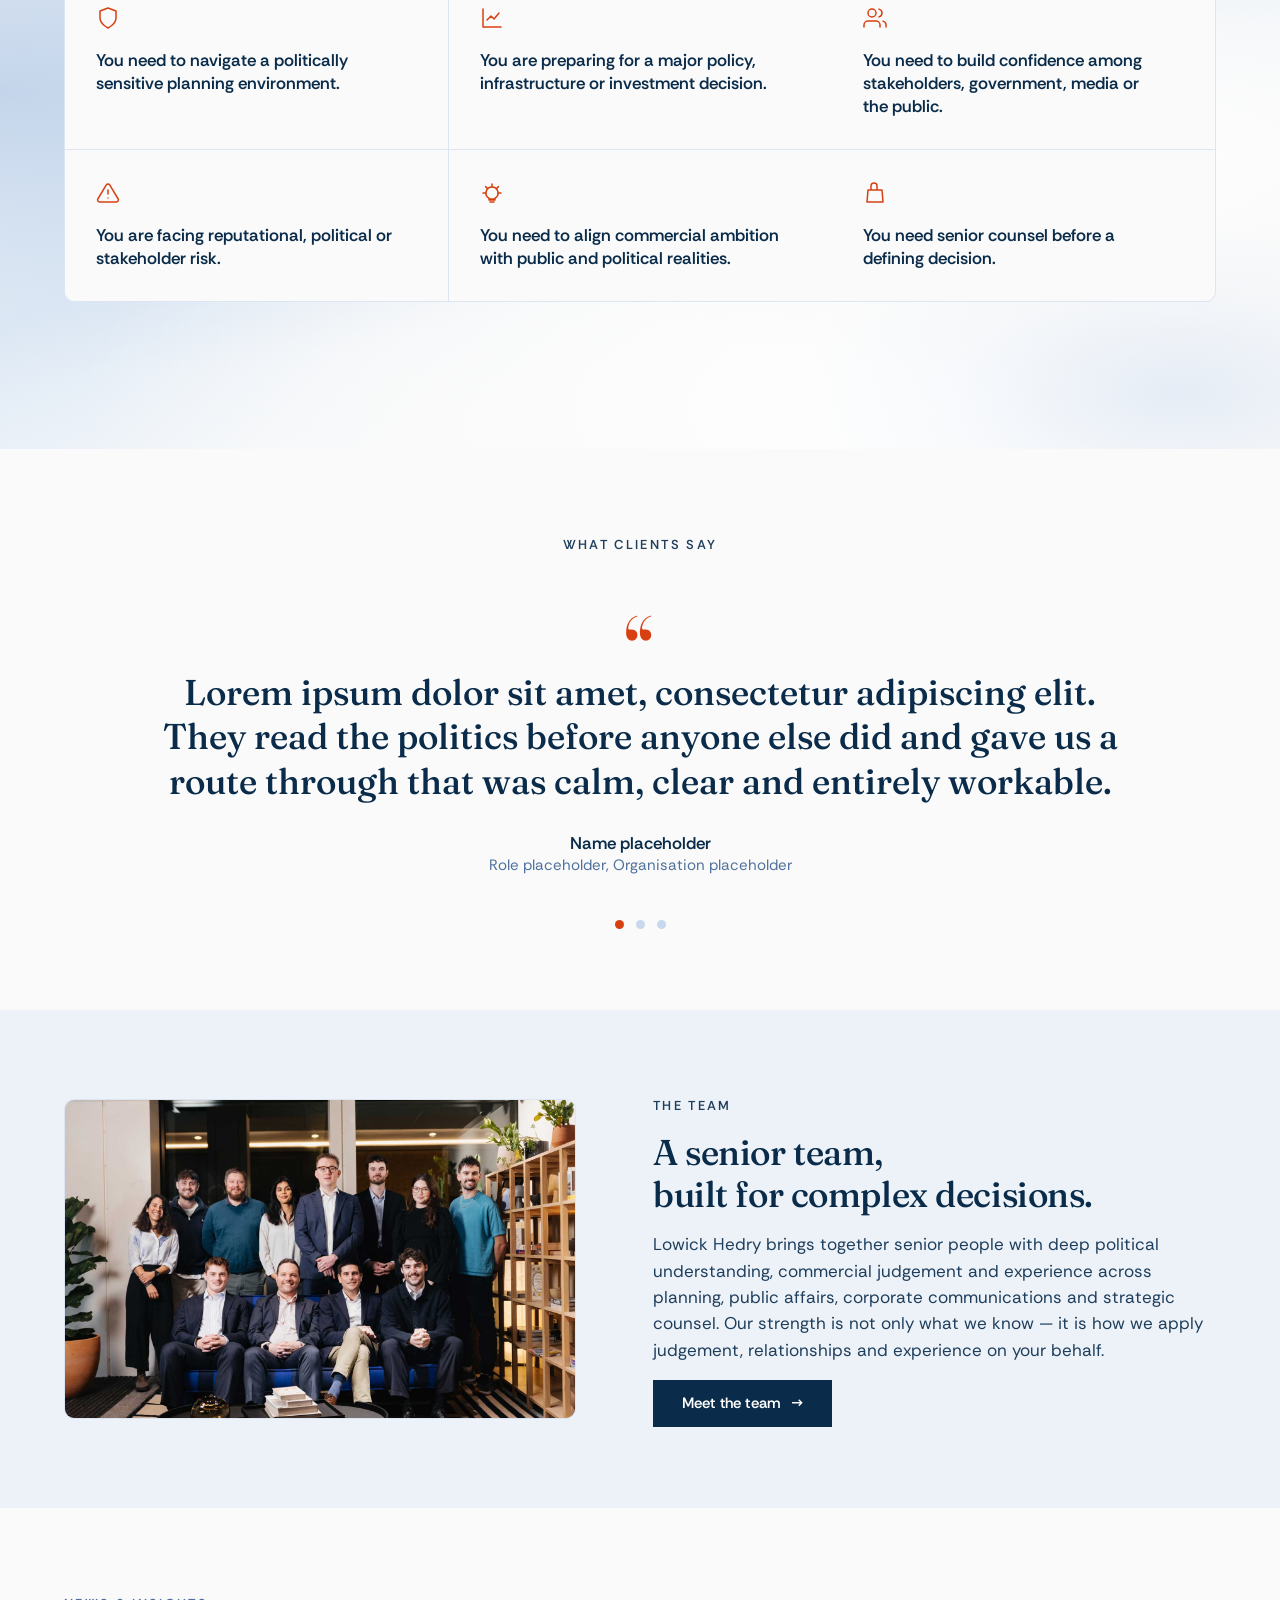
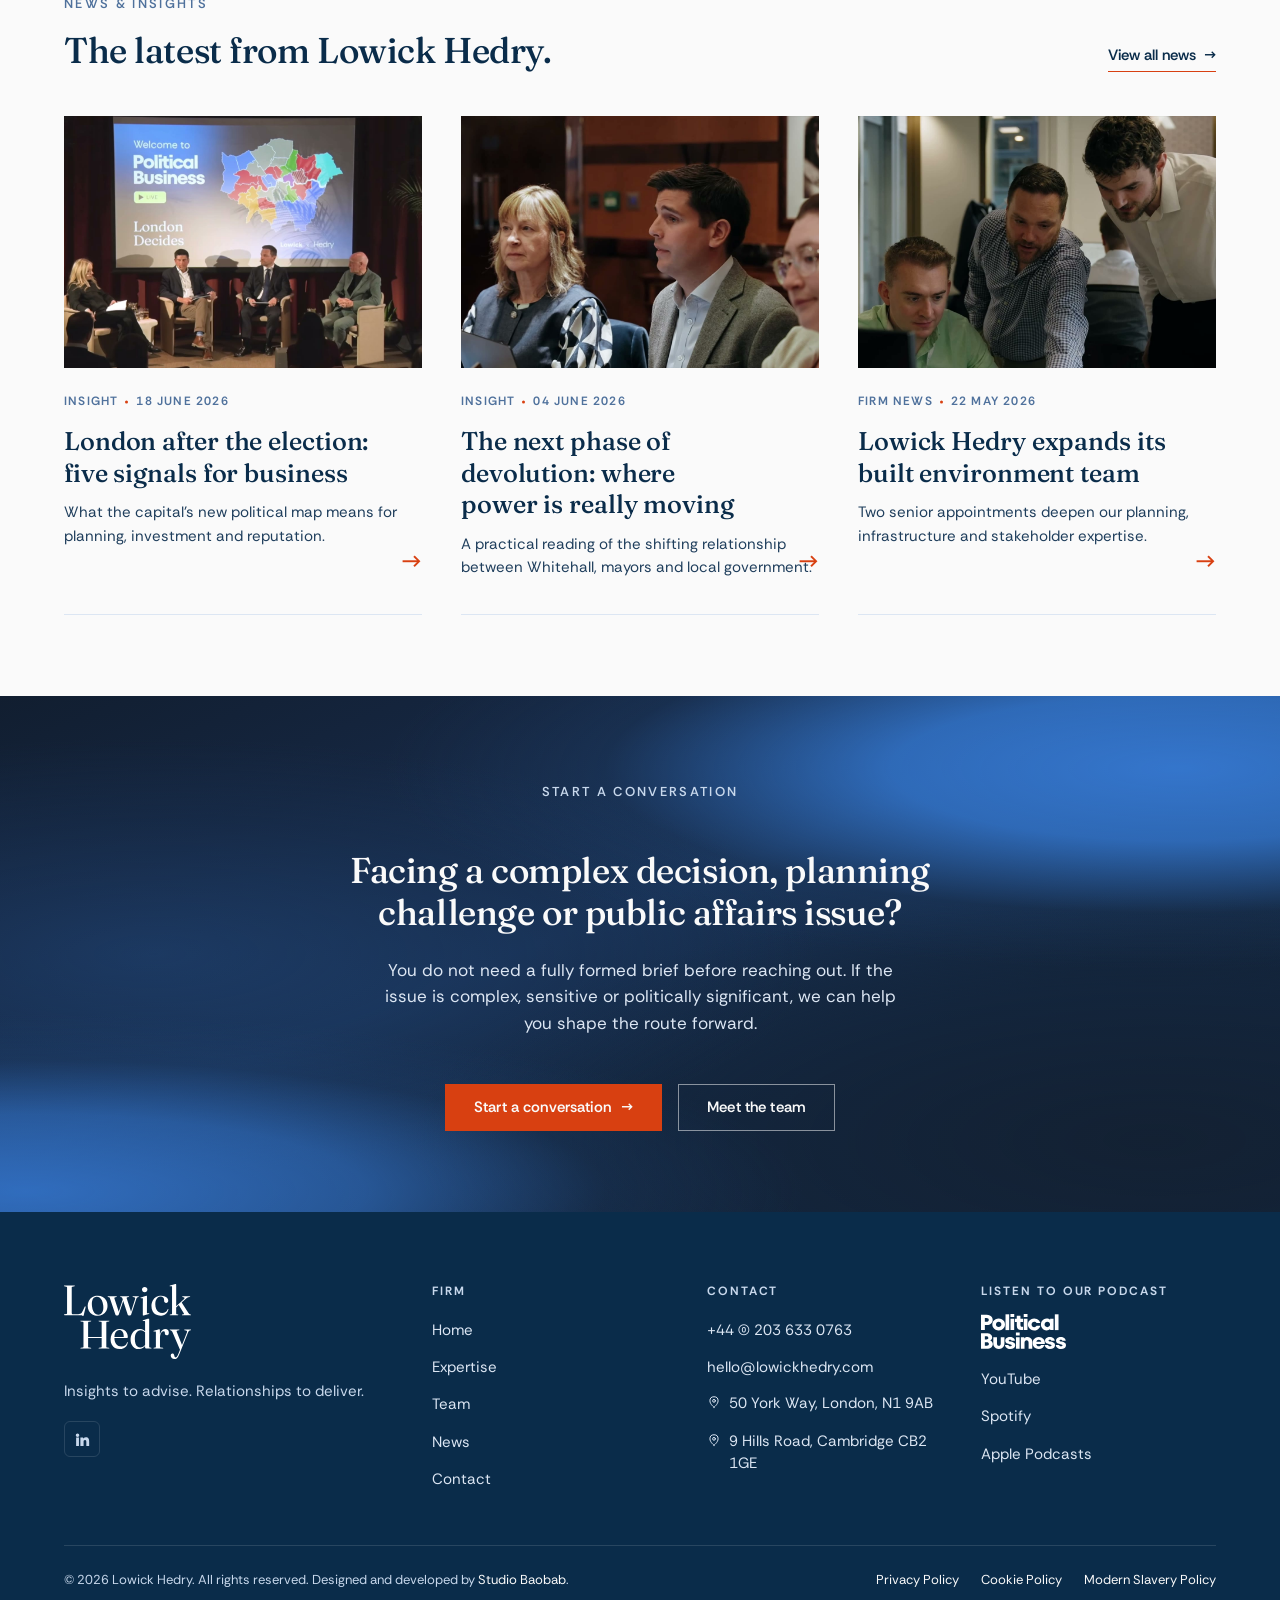
==== commit c60d8066: "blog first draft" ====
--- a/index.html
+++ b/index.html
@@ -27,6 +27,7 @@
         <li><a href="index.html" class="active">Home</a></li>
         <li><a href="index.html#expertise">Expertise</a></li>
         <li><a href="team.html">Team</a></li>
+        <li><a href="news.html">News</a></li>
         <li><a href="contact.html">Contact</a></li>
         <li><a class="btn btn-signal" href="contact.html">Start a conversation <span class="arrow" aria-hidden="true">&rarr;</span></a></li>
       </ul>
@@ -300,6 +301,51 @@
       </div>
     </section>
 
+    <!-- ===================== LATEST NEWS ===================== -->
+    <section class="section latest-news-home">
+      <div class="wrap">
+        <div class="related-head reveal">
+          <div>
+            <p class="eyebrow">News &amp; insights</p>
+            <h2>The latest from Lowick Hedry.</h2>
+          </div>
+          <a class="link-arrow" href="news.html">View all news <span aria-hidden="true">&rarr;</span></a>
+        </div>
+
+        <div class="news-grid">
+          <article class="news-card reveal">
+            <a class="news-card-media" href="article.html">
+              <img src="assets/news/political-business-live.jpg" alt="Political Business: London Decides panel event">
+            </a>
+            <div class="story-meta"><span>Insight</span><time datetime="2026-06-18">18 June 2026</time></div>
+            <h3><a href="article.html">London after the election: five signals for business</a></h3>
+            <p>What the capital's new political map means for planning, investment and reputation.</p>
+            <a class="card-arrow" href="article.html" aria-label="Read London after the election"><span aria-hidden="true">&rarr;</span></a>
+          </article>
+
+          <article class="news-card reveal d1">
+            <a class="news-card-media" href="article.html">
+              <img src="assets/news/roundtable.jpg" alt="Lowick Hedry roundtable discussion">
+            </a>
+            <div class="story-meta"><span>Insight</span><time datetime="2026-06-04">04 June 2026</time></div>
+            <h3><a href="article.html">The next phase of devolution: where power is really moving</a></h3>
+            <p>A practical reading of the shifting relationship between Whitehall, mayors and local government.</p>
+            <a class="card-arrow" href="article.html" aria-label="Read the next phase of devolution"><span aria-hidden="true">&rarr;</span></a>
+          </article>
+
+          <article class="news-card reveal d2">
+            <a class="news-card-media" href="article.html">
+              <img src="assets/news/team-working.jpg" alt="Lowick Hedry colleagues working together">
+            </a>
+            <div class="story-meta"><span>Firm news</span><time datetime="2026-05-22">22 May 2026</time></div>
+            <h3><a href="article.html">Lowick Hedry expands its built environment team</a></h3>
+            <p>Two senior appointments deepen our planning, infrastructure and stakeholder expertise.</p>
+            <a class="card-arrow" href="article.html" aria-label="Read Lowick Hedry expands its team"><span aria-hidden="true">&rarr;</span></a>
+          </article>
+        </div>
+      </div>
+    </section>
+
     <!-- ===================== CONTACT CTA ===================== -->
     <section class="theme-dark section cta-band">
       <div class="wrap">
@@ -332,6 +378,7 @@
             <li><a href="index.html">Home</a></li>
             <li><a href="index.html#expertise">Expertise</a></li>
             <li><a href="team.html">Team</a></li>
+            <li><a href="news.html">News</a></li>
             <li><a href="contact.html">Contact</a></li>
           </ul>
         </div>
--- a/css/lowick-hedry.css
+++ b/css/lowick-hedry.css
@@ -413,7 +413,7 @@
   font-size: var(--fs-display-l);
   line-height: 1.02;
   color: var(--off-white);
-  max-width: 17ch;
+  /*max-width: 17ch;*/
   font-variation-settings: "opsz" 144, "SOFT" 28, "WONK" 0;
 }
 .hero h1 em { color: var(--whisper); }
@@ -1434,3 +1434,211 @@
   .reveal { opacity: 1; transform: none; transition: none; }
   .btn:hover .arrow { transform: none; }
 }
+
+/* ============================================================
+   News archive / article
+   ============================================================ */
+.sr-only {
+  position: absolute;
+  width: 1px;
+  height: 1px;
+  padding: 0;
+  margin: -1px;
+  overflow: hidden;
+  clip: rect(0, 0, 0, 0);
+  white-space: nowrap;
+  border: 0;
+}
+
+.news-hero { padding-block: clamp(140px, 19vh, 220px) clamp(72px, 10vh, 128px); }
+.news-hero-grid {
+  display: grid;
+  grid-template-columns: minmax(0, 1.45fr) minmax(280px, .55fr);
+  align-items: end;
+  gap: clamp(36px, 8vw, 120px);
+}
+.news-hero h1 { max-width: 13ch; font-size: var(--fs-display-l); }
+.news-hero .lead { margin: 0 0 .4em; }
+
+.news-index { background: var(--off-white); }
+.latest-news-home { background: var(--off-white); }
+.latest-news-home .related-head { margin-bottom: clamp(36px, 5vh, 56px); }
+.featured-story {
+  display: grid;
+  grid-template-columns: minmax(0, 1.35fr) minmax(340px, .65fr);
+  min-height: 580px;
+  background: var(--whisper-20);
+  margin-bottom: clamp(72px, 10vh, 120px);
+}
+.featured-story-media { display: block; overflow: hidden; min-height: 420px; }
+.featured-story-media img,
+.news-card-media img,
+.article-lead-image,
+.article-pull-image img {
+  width: 100%;
+  height: 100%;
+  object-fit: cover;
+  transition: transform 700ms var(--ease-out);
+}
+.featured-story:hover .featured-story-media img,
+.news-card:hover .news-card-media > img:not([src$=".svg"]) { transform: scale(1.025); }
+.featured-story-copy { padding: clamp(32px, 5vw, 72px); align-self: center; }
+.featured-story-copy h2 { font-size: clamp(30px, 3.3vw, 48px); margin: 24px 0 20px; }
+.featured-story-copy h2 a,
+.news-card h3 a { color: inherit; text-decoration: none; }
+.featured-story-copy > p { color: var(--ink-soft); margin-bottom: 30px; max-width: 48ch; }
+
+.story-meta {
+  display: flex;
+  align-items: center;
+  flex-wrap: wrap;
+  gap: 9px 18px;
+  color: var(--civic);
+  font-size: 12px;
+  font-weight: 650;
+  letter-spacing: .1em;
+  text-transform: uppercase;
+}
+.story-meta > * + * { position: relative; }
+.story-meta > * + *::before {
+  content: "";
+  position: absolute;
+  width: 3px;
+  height: 3px;
+  border-radius: 50%;
+  background: var(--signal);
+  left: -11px;
+  top: 50%;
+  transform: translateY(-50%);
+}
+.story-meta .tag-chip { letter-spacing: .06em; }
+
+.news-toolbar {
+  display: flex;
+  align-items: center;
+  justify-content: space-between;
+  gap: 24px;
+  margin-bottom: 40px;
+  padding-bottom: 20px;
+  border-bottom: 1px solid var(--whisper-60);
+}
+.news-toolbar .eyebrow { margin: 0; }
+.news-filters { display: flex; align-items: center; gap: 8px; flex-wrap: wrap; }
+.filter-button {
+  border: 1px solid var(--whisper-60);
+  background: transparent;
+  color: var(--civic-deep);
+  border-radius: var(--r-tag);
+  padding: 8px 15px;
+  font: 600 13px/1 var(--font-sans);
+  cursor: pointer;
+  transition: color var(--dur-base), background var(--dur-base), border-color var(--dur-base);
+}
+.filter-button:hover,
+.filter-button.is-active { background: var(--anchor); border-color: var(--anchor); color: #fff; }
+
+.news-grid { display: grid; grid-template-columns: repeat(3, minmax(0, 1fr)); gap: clamp(32px, 4vw, 64px) clamp(22px, 3vw, 40px); }
+.news-card { position: relative; padding-bottom: 34px; border-bottom: 1px solid var(--whisper-60); }
+.news-card[hidden] { display: none; }
+.news-card-media { display: block; aspect-ratio: 1.42 / 1; margin-bottom: 24px; overflow: hidden; background: var(--anchor); }
+.news-card h3 { font-size: clamp(22px, 2vw, 29px); margin: 15px 38px 12px 0; }
+.news-card > p { color: var(--ink-soft); font-size: var(--fs-body-sm); margin-bottom: 0; }
+.card-arrow { position: absolute; right: 0; bottom: 32px; color: var(--signal); text-decoration: none; font-size: 25px; transition: transform var(--dur-base) var(--ease-out); }
+.news-card:hover .card-arrow { transform: translateX(4px); }
+.graphic-media {
+  position: relative;
+  padding: clamp(28px, 4vw, 52px);
+  display: flex;
+  flex-direction: column;
+  justify-content: space-between;
+  align-items: flex-start;
+  color: var(--highlight);
+  text-decoration: none;
+  background:
+    radial-gradient(circle at 90% 10%, rgba(78,135,210,.95), transparent 42%),
+    linear-gradient(145deg, var(--anchor), var(--night));
+}
+.graphic-media::after { content: ""; position: absolute; inset: 16px; border: 1px solid rgba(255,255,255,.22); pointer-events: none; }
+.graphic-media img { width: min(150px, 55%); height: auto; object-fit: contain; }
+.graphic-media span { position: relative; z-index: 1; font-size: 12px; font-weight: 700; letter-spacing: .15em; text-transform: uppercase; }
+.graphic-media strong { position: relative; z-index: 1; color: var(--off-white); font: 500 clamp(36px, 4vw, 58px)/.9 var(--font-display); letter-spacing: -.03em; }
+.tone-light .graphic-media { background: linear-gradient(145deg, var(--whisper-20), var(--whisper)); }
+.tone-light .graphic-media strong,
+.tone-light .graphic-media span { color: var(--anchor); }
+.tone-light .graphic-media::after { border-color: rgba(10,44,74,.2); }
+.news-empty { padding: 36px 0; color: var(--civic); }
+
+.newsletter-grid { display: grid; grid-template-columns: 1fr minmax(340px, .8fr); align-items: end; gap: clamp(36px, 8vw, 120px); }
+.newsletter-grid h2 { max-width: 20ch; }
+.newsletter-form { display: flex; border-bottom: 1.5px solid var(--anchor); }
+.newsletter-form input { flex: 1; min-width: 0; border: 0; background: transparent; color: var(--ink); padding: 14px 4px; font: 16px var(--font-sans); outline: 0; }
+.newsletter-form input::placeholder { color: var(--civic); }
+
+.article-hero { padding-block: clamp(130px, 17vh, 190px) clamp(68px, 9vh, 112px); }
+.article-hero-inner { max-width: 1060px; }
+.article-back { display: inline-flex; gap: 10px; color: var(--whisper) !important; text-decoration: none; font-size: 14px; margin-bottom: clamp(42px, 7vh, 72px); }
+.article-meta { margin-bottom: 24px; color: var(--whisper); }
+.article-meta .tag-chip { color: var(--anchor); background: var(--highlight); }
+.article-hero h1 { max-width: 18ch; font-size: clamp(42px, 5.6vw, 76px); }
+.article-hero .lead { margin-top: 28px; max-width: 62ch; }
+.article-byline { display: flex; align-items: center; gap: 14px; margin-top: 38px; }
+.article-byline img { width: 48px; height: 48px; border-radius: 50%; object-fit: cover; object-position: center 18%; }
+.article-byline p { display: flex; flex-direction: column; margin: 0; font-size: 14px; line-height: 1.35; }
+.article-byline strong { color: var(--off-white); }
+.article-byline span { color: var(--whisper); }
+
+.article-image-wrap { max-width: 1450px; padding-top: clamp(28px, 5vw, 72px); }
+.article-lead-image { height: auto; aspect-ratio: 1.9 / 1; object-position: center 42%; }
+.article-layout { max-width: 1120px; display: grid; grid-template-columns: 80px minmax(0, 760px); justify-content: center; gap: 50px; padding-block: clamp(64px, 9vh, 112px); }
+.article-share { position: sticky; top: 110px; align-self: start; display: flex; flex-direction: column; align-items: center; gap: 12px; }
+.article-share > span { color: var(--civic); font-size: 10px; font-weight: 700; letter-spacing: .18em; text-transform: uppercase; writing-mode: vertical-rl; margin-bottom: 5px; }
+.article-share a { width: 34px; height: 34px; display: grid; place-items: center; border: 1px solid var(--whisper-60); color: var(--anchor); text-decoration: none; font-size: 13px; font-weight: 700; }
+.article-share a:hover { color: #fff; background: var(--signal); border-color: var(--signal); }
+.article-body { color: var(--ink-soft); font-size: clamp(17px, 1.3vw, 19px); line-height: 1.75; }
+.article-body > p { margin-bottom: 1.5em; }
+.article-standfirst { color: var(--anchor); font: 500 clamp(23px, 2.4vw, 31px)/1.42 var(--font-display); }
+.article-body h2 { margin: 2.2em 0 .65em; font-size: clamp(27px, 2.8vw, 38px); }
+.article-body blockquote { margin: 2.2em 0; padding: 6px 0 6px 32px; border-left: 3px solid var(--signal); color: var(--anchor); font: 500 clamp(25px, 3vw, 40px)/1.28 var(--font-display); }
+.article-pull-image { margin: 3em -12vw 3em 0; }
+.article-pull-image img { aspect-ratio: 1.65 / 1; }
+.article-pull-image figcaption { margin-top: 12px; color: var(--civic); font-size: 12px; line-height: 1.5; }
+.article-conclusion { margin-top: 3em; padding: clamp(28px, 5vw, 52px); background: var(--whisper-20); }
+.article-conclusion .eyebrow { margin-bottom: 12px; }
+.article-conclusion h2 { margin: 0 0 16px; }
+.article-conclusion p:last-child { margin: 0; }
+.related-head { display: flex; justify-content: space-between; align-items: end; gap: 24px; margin-bottom: 42px; }
+.news-grid-two { grid-template-columns: repeat(2, minmax(0, 1fr)); }
+
+@media (max-width: 980px) {
+  .news-hero-grid,
+  .featured-story,
+  .newsletter-grid { grid-template-columns: 1fr; }
+  .news-hero .lead { max-width: 42ch; }
+  .featured-story { min-height: 0; }
+  .news-grid { grid-template-columns: repeat(2, minmax(0, 1fr)); }
+  .article-pull-image { margin-right: 0; }
+}
+
+@media (max-width: 680px) {
+  .news-hero { padding-block: 122px 68px; }
+  .news-hero-grid { gap: 22px; }
+  .featured-story-media { min-height: 250px; aspect-ratio: 1.35 / 1; }
+  .featured-story-copy { padding: 28px 22px 34px; }
+  .news-toolbar { align-items: flex-start; flex-direction: column; }
+  .news-filters { width: 100%; overflow-x: auto; flex-wrap: nowrap; padding-bottom: 4px; }
+  .filter-button { flex: 0 0 auto; }
+  .news-grid,
+  .news-grid-two { grid-template-columns: 1fr; }
+  .news-card-media { aspect-ratio: 1.5 / 1; }
+  .newsletter-form { flex-direction: column; gap: 12px; border: 0; }
+  .newsletter-form input { border-bottom: 1.5px solid var(--anchor); }
+  .newsletter-form .btn { justify-content: center; }
+  .article-hero { padding-block: 112px 68px; }
+  .article-back { margin-bottom: 38px; }
+  .article-lead-image { aspect-ratio: 1.2 / 1; }
+  .article-layout { grid-template-columns: 1fr; gap: 26px; }
+  .article-share { position: static; flex-direction: row; justify-content: flex-start; }
+  .article-share > span { writing-mode: horizontal-tb; margin: 0 6px 0 0; }
+  .article-body blockquote { margin-inline: 0; padding-left: 22px; }
+  .related-head { align-items: flex-start; flex-direction: column; }
+}
